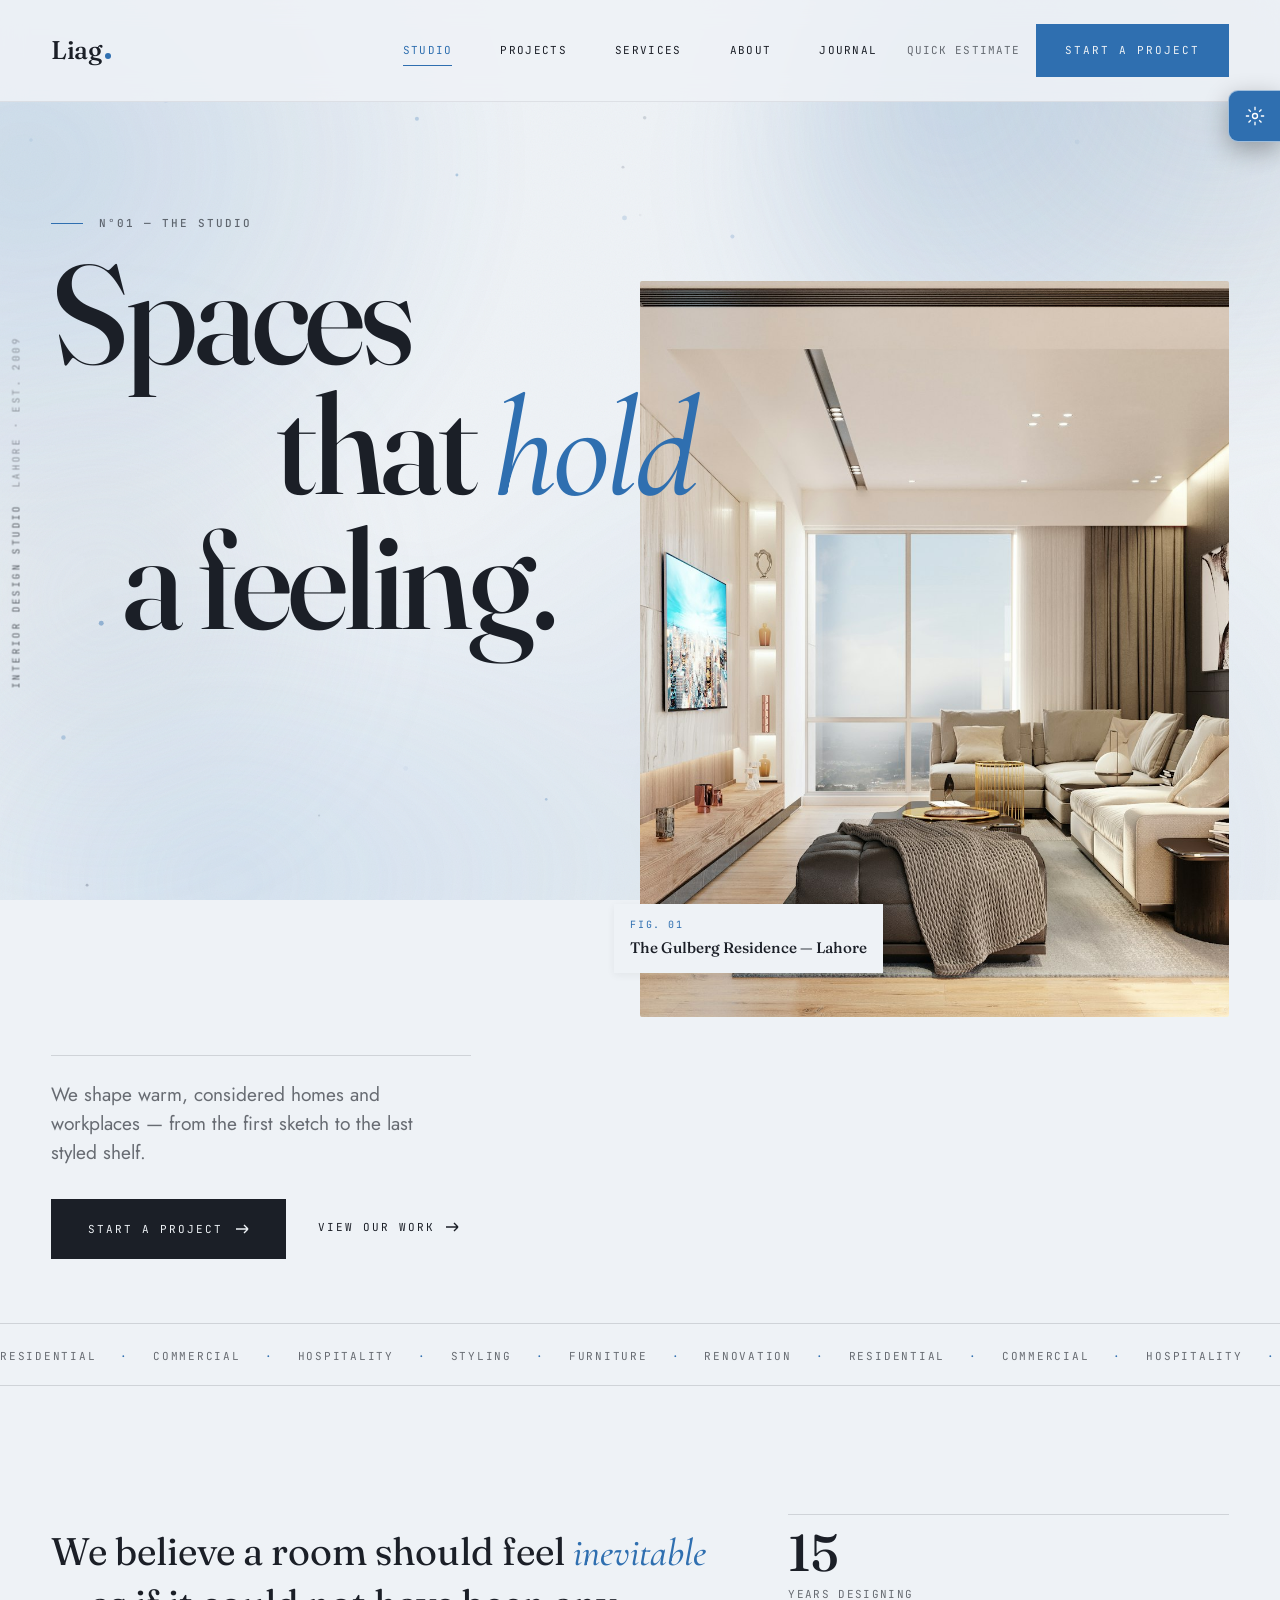
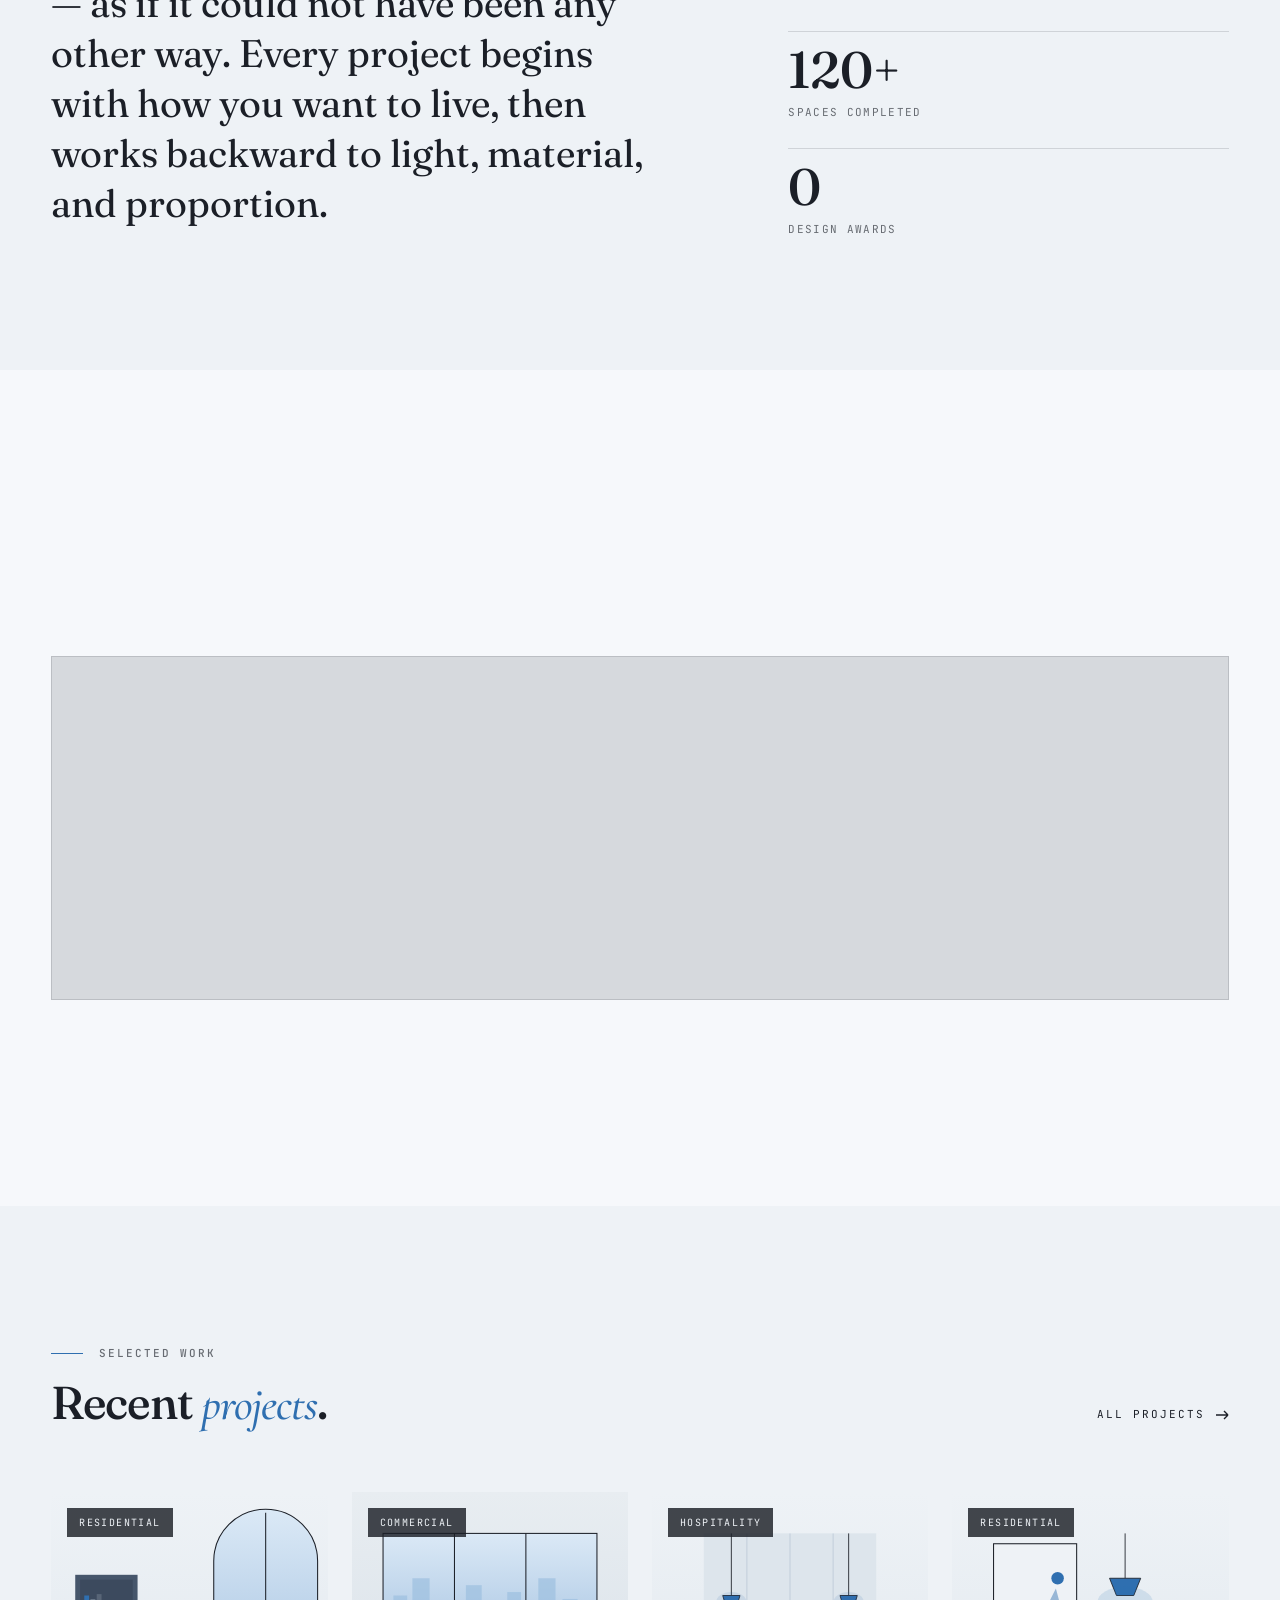
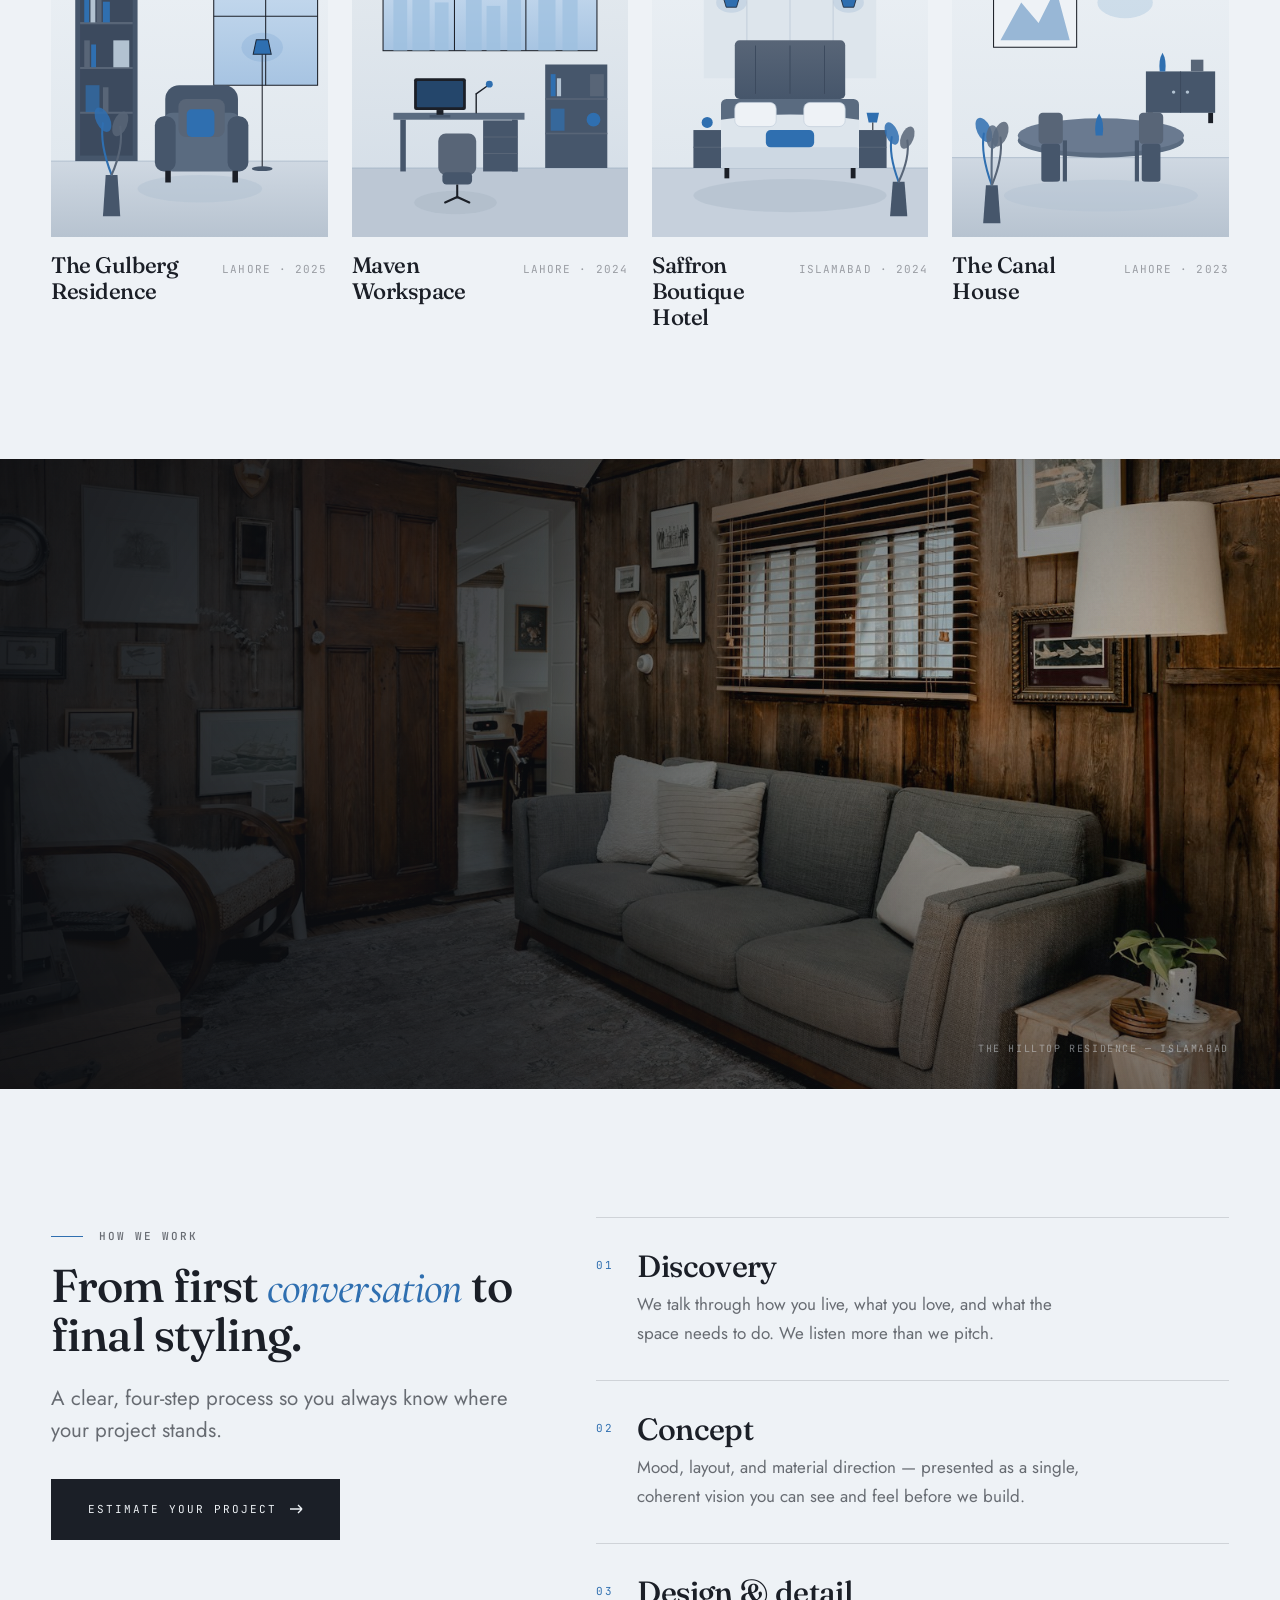
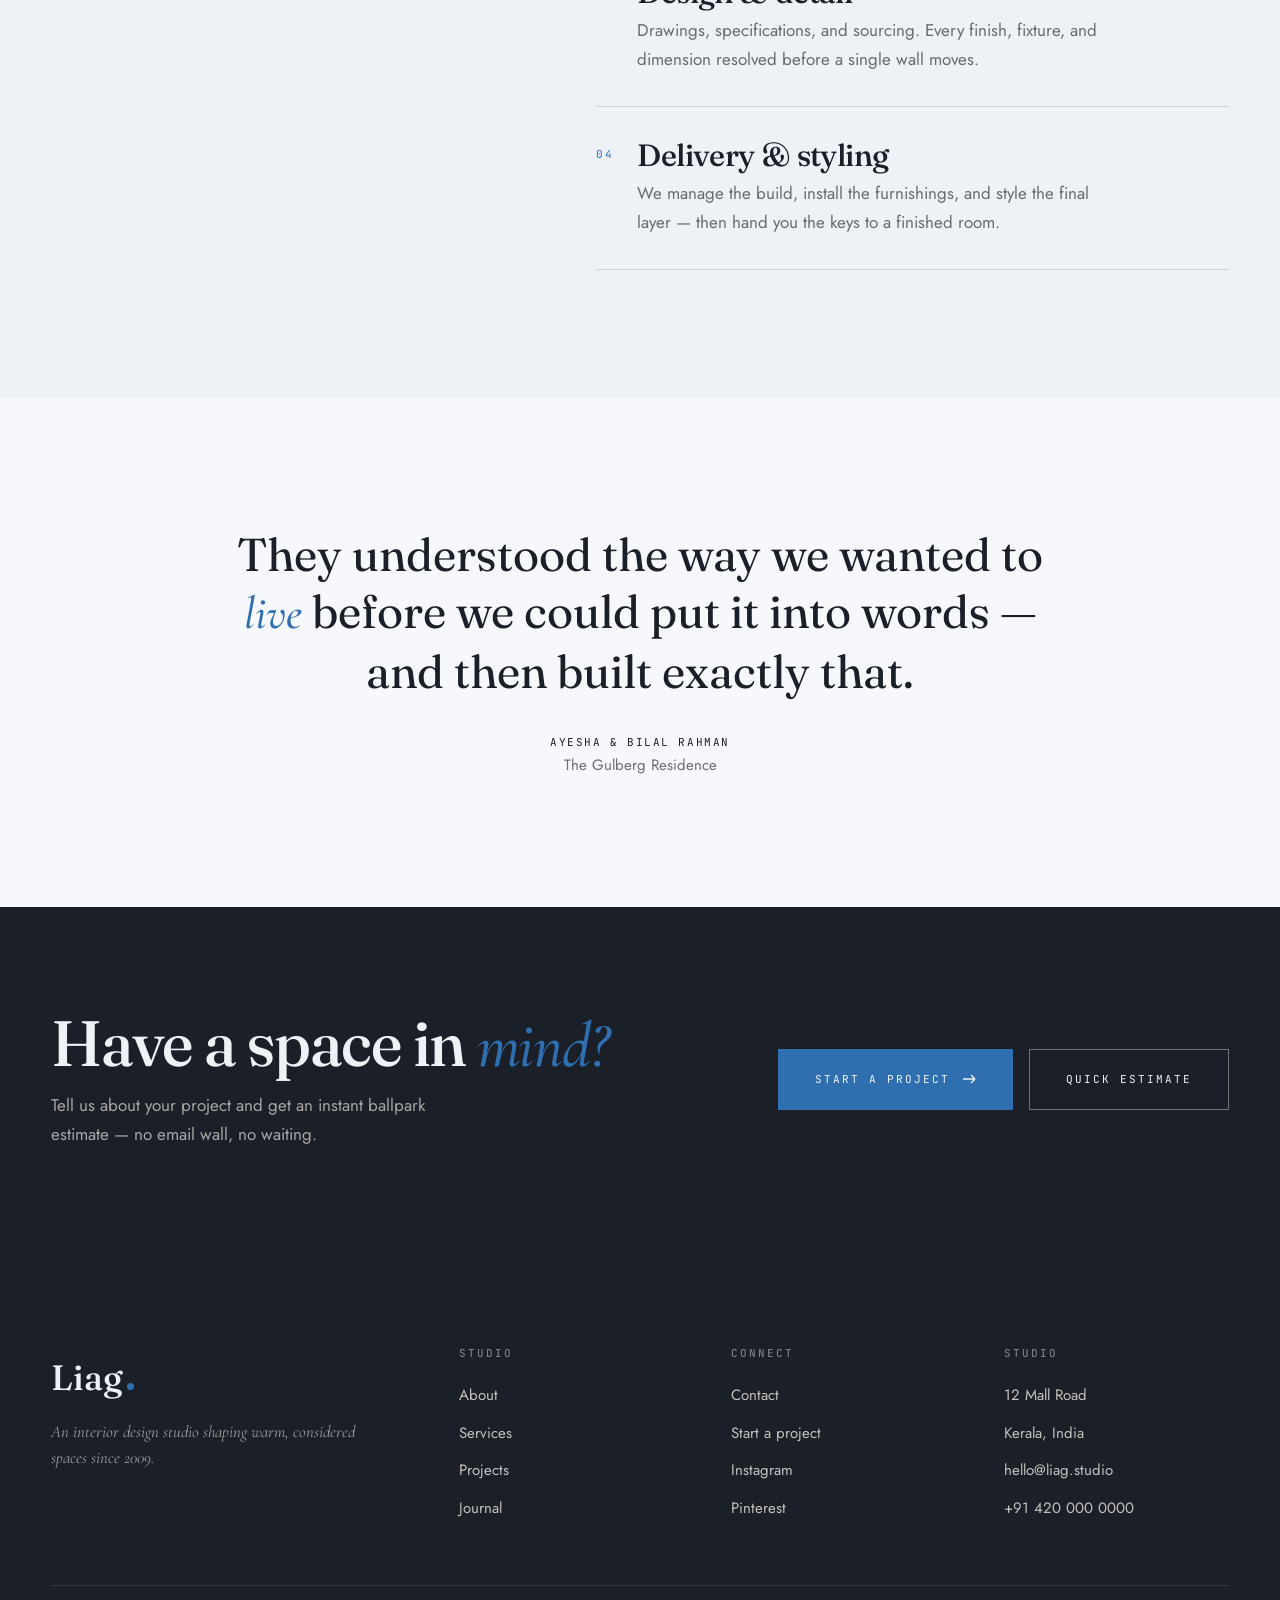
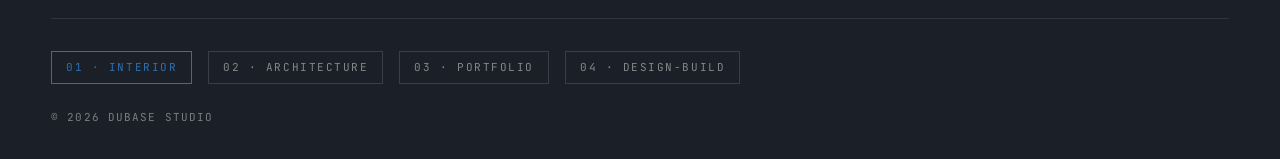
==== index.html @ fe713b0a "Remove HTTrack mirror artifacts and flatten site structure Strip HTTrack 'Mirrored from' comments, d" ====
<!DOCTYPE html>
<html lang="en">


<head>
  <meta charset="UTF-8">
  <meta name="viewport" content="width=device-width, initial-scale=1.0">
  <meta name="theme-color" content="#26251f">
  <meta name="description"
    content="Liag — an interior design studio crafting warm, considered spaces. Residential and commercial interiors, from concept to completion.">
  <title>Liag — Interior Design Studio</title>

  <link rel="preconnect" href="https://fonts.googleapis.com/">
  <link rel="preconnect" href="https://fonts.gstatic.com/" crossorigin>
  <link
    href="https://fonts.googleapis.com/css2?family=Fraunces:ital,opsz,wght@0,9..144,400;0,9..144,500;1,9..144,400&amp;family=Cormorant+Garamond:ital,wght@0,500;1,500&amp;family=Jost:wght@400;500&amp;family=JetBrains+Mono:wght@400;500&amp;display=swap"
    rel="stylesheet">

  <link rel="stylesheet" href="assets/css/root.css">
  <link rel="stylesheet" href="assets/css/base.css">
  <link rel="stylesheet" href="assets/css/components.css">
  <link rel="stylesheet" href="assets/css/pages.css">
  <link rel="stylesheet" href="assets/css/fx.css">
</head>

<body class="v-interior">

  <a class="skip-link" href="#main">Skip to content</a>

  <!-- ===================== AMBIENT BACKGROUND FX ===================== -->
  <div class="fx-bg" aria-hidden="true">
    <span class="fx-aurora"></span>
    <span class="fx-orb fx-orb--1"></span>
    <span class="fx-orb fx-orb--2"></span>
    <span class="fx-orb fx-orb--3"></span>
  </div>
  <canvas class="fx-particles" aria-hidden="true"></canvas>
  <div class="fx-grain" aria-hidden="true"></div>
  <div class="fx-cursor" aria-hidden="true"></div>

  <!-- ===================== NAV ===================== -->
  <header class="nav" data-nav>
    <div class="container nav__inner">
      <a href="index.html" class="nav__brand">Liag<span class="nav__brand-dot" aria-hidden="true"></span></a>
      <nav class="nav__menu" aria-label="Primary">
        <a href="index.html" aria-current="page">Studio</a>
        <a href="projects.html">Projects</a>
        <a href="services.html">Services</a>
        <a href="about.html">About</a>
        <a href="blog.html">Journal</a>
      </nav>
      <div class="nav__actions">
        <button class="nav__estimate" data-open-modal="estimator-modal">Quick estimate</button>
        <button class="btn btn--primary" data-open-modal="inquiry-modal">Start a project</button>
        <button class="nav__toggle" data-nav-toggle aria-label="Open menu" aria-expanded="false">
          <span></span><span></span><span></span>
        </button>
      </div>
    </div>
  </header>

  <!-- Mobile drawer -->
  <div class="nav__drawer" data-nav-drawer>
    <button class="nav__drawer-close" data-nav-close aria-label="Close menu">&times;</button>
    <nav class="nav__drawer-menu" aria-label="Mobile">
      <a href="index.html">Studio</a>
      <a href="projects.html">Projects</a>
      <a href="services.html">Services</a>
      <a href="about.html">About</a>
      <a href="blog.html">Journal</a>
    </nav>
    <div class="nav__drawer-footer">
      <button class="btn btn--outline btn--block" data-open-modal="estimator-modal"
        style="margin-bottom:var(--s-3);">Quick estimate</button>
      <button class="btn btn--primary btn--block" data-open-modal="inquiry-modal">Start a project</button>
    </div>
  </div>

  <main id="main">

    <!-- ===================== HERO (editorial asymmetric) ===================== -->
    <section class="ehero">
      <div class="ehero__sidelabel" aria-hidden="true">
        <span>Interior Design Studio</span>
        <span class="ehero__sidelabel-dim">Lahore · Est. 2009</span>
      </div>

      <div class="container ehero__inner">
        <!-- Big type layer -->
        <div class="ehero__type">
          <span class="eyebrow reveal">N°01 — The Studio</span>
          <h1 class="ehero__title">
            <span class="ehero__line reveal reveal-delay-1">Spaces</span>
            <span class="ehero__line ehero__line--indent reveal reveal-delay-2">that <em
                class="accent-word">hold</em></span>
            <span class="ehero__line ehero__line--push reveal reveal-delay-3">a feeling.</span>
          </h1>
        </div>

        <!-- Image layer (overlaps type) -->
        <figure class="ehero__figure reveal reveal-delay-2">
          <img src="assets/images/photos/interior-hero.jpg"
            onerror="this.onerror=null;this.src='assets/images/scene-hero.svg'"
            alt="A contemporary living room with a sectional sofa and large windows">
          <figcaption class="ehero__figcaption">
            <span class="ehero__figcaption-num">Fig. 01</span>
            <span class="ehero__figcaption-text">The Gulberg Residence — Lahore</span>
          </figcaption>
        </figure>

        <!-- Lead + actions, offset low-left -->
        <div class="ehero__intro reveal reveal-delay-3">
          <p class="ehero__lead">
            We shape warm, considered homes and workplaces — from the first
            sketch to the last styled shelf.
          </p>
          <div class="ehero__actions">
            <a href="estimate.html" class="btn btn--dark btn--lg">
              Start a project
              <svg width="14" height="10" viewBox="0 0 14 10" fill="none" aria-hidden="true">
                <path d="M1 5h12M13 5L9 1M13 5L9 9" stroke="currentColor" stroke-width="1.4" />
              </svg>
            </a>
            <a href="projects.html" class="link-arrow">View our work
              <svg width="14" height="10" viewBox="0 0 14 10" fill="none" aria-hidden="true">
                <path d="M1 5h12M13 5L9 1M13 5L9 9" stroke="currentColor" stroke-width="1.4" />
              </svg>
            </a>
          </div>
        </div>
      </div>

      <div class="ehero__marquee" aria-hidden="true">
        <div class="ehero__marquee-track">
          <span>Residential</span><span class="dot">·</span>
          <span>Commercial</span><span class="dot">·</span>
          <span>Hospitality</span><span class="dot">·</span>
          <span>Styling</span><span class="dot">·</span>
          <span>Furniture</span><span class="dot">·</span>
          <span>Renovation</span><span class="dot">·</span>
          <span>Residential</span><span class="dot">·</span>
          <span>Commercial</span><span class="dot">·</span>
          <span>Hospitality</span><span class="dot">·</span>
          <span>Styling</span><span class="dot">·</span>
          <span>Furniture</span><span class="dot">·</span>
          <span>Renovation</span><span class="dot">·</span>
        </div>
      </div>
    </section>

    <!-- ===================== INTRO / PHILOSOPHY ===================== -->
    <section class="section intro">
      <div class="container intro__inner">
        <p class="intro__statement reveal">
          We believe a room should feel <em class="accent-word">inevitable</em> — as if it
          could not have been any other way. Every project begins with how you want to
          live, then works backward to light, material, and proportion.
        </p>
        <div class="intro__meta reveal reveal-delay-1">
          <div class="intro__stat">
            <span class="intro__stat-num" data-count="15">0</span>
            <span class="intro__stat-label">Years designing</span>
          </div>
          <div class="intro__stat">
            <span class="intro__stat-num" data-count="120" data-count-suffix="+">0</span>
            <span class="intro__stat-label">Spaces completed</span>
          </div>
          <div class="intro__stat">
            <span class="intro__stat-num" data-count="6">0</span>
            <span class="intro__stat-label">Design awards</span>
          </div>
        </div>
      </div>
    </section>

    <!-- ===================== SERVICES ===================== -->
    <section class="section services-block">
      <div class="container">
        <div class="block-head reveal">
          <span class="eyebrow">What we do</span>
          <h2 class="block-head__title">A studio for the <span class="accent-word">whole</span> space.</h2>
        </div>
        <div class="services-grid">
          <article class="service reveal">
            <span class="service__icon" aria-hidden="true">
              <!-- Full interior design: layered room / plan -->
              <svg viewBox="0 0 60 60">
                <ellipse class="ic-shadow" cx="30" cy="52" rx="22" ry="4" />
                <rect data-draw class="d1" style="--len:170" x="10" y="12" width="40" height="34" rx="2" fill="none"
                  stroke="#1b1f27" stroke-width="2" />
                <rect data-pop x="14" y="16" width="16" height="12" fill="#2f6fb0" />
                <rect data-pop class="p2" x="32" y="16" width="14" height="12" fill="#b2c2d1" />
                <rect data-pop class="p3" x="14" y="30" width="32" height="12" fill="#586577" />
                <circle data-float cx="38" cy="36" r="3" fill="#2f6fb0" />
              </svg>
            </span>
            <span class="service__num">01</span>
            <h3 class="service__title">Full interior design</h3>
            <p class="service__desc">Concept, space planning, materials, lighting, and furnishing — managed end to end
              so you live in the finished room, not the process.</p>
          </article>
          <article class="service reveal reveal-delay-1">
            <span class="service__icon" aria-hidden="true">
              <!-- Renovation: house with rising roof -->
              <svg viewBox="0 0 60 60">
                <ellipse class="ic-shadow" cx="30" cy="52" rx="22" ry="4" />
                <rect data-pop x="16" y="30" width="28" height="18" fill="#586577" />
                <path data-float d="M12 30 L30 14 L48 30 Z" fill="#2f6fb0" />
                <rect data-pop class="p2" x="26" y="36" width="8" height="12" fill="#b2c2d1" />
                <circle data-pulse cx="30" cy="11" r="3" fill="#2f6fb0" />
              </svg>
            </span>
            <span class="service__num">02</span>
            <h3 class="service__title">Renovation &amp; remodel</h3>
            <p class="service__desc">Reworking what you have — walls, flow, and finishes — to make a tired space feel
              considered, generous, and new again.</p>
          </article>
          <article class="service reveal reveal-delay-2">
            <span class="service__icon" aria-hidden="true">
              <!-- Styling: spinning ring + center -->
              <svg viewBox="0 0 60 60">
                <ellipse class="ic-shadow" cx="30" cy="52" rx="20" ry="4" />
                <circle data-spin cx="30" cy="28" r="16" fill="none" stroke="#2f6fb0" stroke-width="3"
                  stroke-dasharray="4 6" />
                <circle data-pop cx="30" cy="28" r="9" fill="#b2c2d1" />
                <circle data-pulse cx="30" cy="28" r="4" fill="#2f6fb0" />
              </svg>
            </span>
            <span class="service__num">03</span>
            <h3 class="service__title">Styling &amp; furnishing</h3>
            <p class="service__desc">The final layer — furniture, textiles, art, and objects sourced and placed so the
              room reads as one quiet, complete thought.</p>
          </article>
          <article class="service reveal reveal-delay-3">
            <span class="service__icon" aria-hidden="true">
              <!-- Consultation: document + swaying chat dot -->
              <svg viewBox="0 0 60 60">
                <ellipse class="ic-shadow" cx="30" cy="52" rx="20" ry="4" />
                <path data-pop d="M16 10 h20 l8 8 v28 h-28 Z" fill="#586577" />
                <path data-pop class="p2" d="M36 10 v8 h8 Z" fill="#1b1f27" />
                <rect data-pop class="p3" x="21" y="26" width="18" height="2.6" fill="#eef2f6" />
                <rect data-pop class="p3" x="21" y="32" width="13" height="2.6" fill="#eef2f6" />
                <circle data-sway cx="44" cy="42" r="7" fill="#2f6fb0" />
              </svg>
            </span>
            <span class="service__num">04</span>
            <h3 class="service__title">Design consultation</h3>
            <p class="service__desc">A focused session for a single room or decision — colour, layout, or a second
              opinion — when you want direction, not a full project.</p>
          </article>
        </div>
        <div class="services-block__cta reveal">
          <a href="services.html" class="link-arrow">All services in detail
            <svg width="14" height="10" viewBox="0 0 14 10" fill="none" aria-hidden="true">
              <path d="M1 5h12M13 5L9 1M13 5L9 9" stroke="currentColor" stroke-width="1.4" />
            </svg>
          </a>
        </div>
      </div>
    </section>

    <!-- ===================== FEATURED PROJECTS ===================== -->
    <section class="section work">
      <div class="container">
        <div class="block-head block-head--row reveal">
          <div>
            <span class="eyebrow">Selected work</span>
            <h2 class="block-head__title">Recent <span class="accent-word">projects</span>.</h2>
          </div>
          <a href="projects.html" class="link-arrow">All projects
            <svg width="14" height="10" viewBox="0 0 14 10" fill="none" aria-hidden="true">
              <path d="M1 5h12M13 5L9 1M13 5L9 9" stroke="currentColor" stroke-width="1.4" />
            </svg>
          </a>
        </div>

        <div class="work-grid">
          <a href="project-single.html" class="project-card reveal">
            <div class="project-card__media">
              <span class="project-card__tag">Residential</span>
              <img data-swappable src="assets/images/scene-p1.svg" alt="The Gulberg Residence living space">
            </div>
            <div class="project-card__body">
              <h3 class="project-card__title">The Gulberg Residence</h3>
              <span class="project-card__meta">Lahore · 2025</span>
            </div>
          </a>
          <a href="project-single.html" class="project-card reveal reveal-delay-1">
            <div class="project-card__media">
              <span class="project-card__tag">Commercial</span>
              <img data-swappable src="assets/images/scene-p2.svg" alt="A calm, light-filled reception interior">
            </div>
            <div class="project-card__body">
              <h3 class="project-card__title">Maven Workspace</h3>
              <span class="project-card__meta">Lahore · 2024</span>
            </div>
          </a>
          <a href="project-single.html" class="project-card reveal reveal-delay-2">
            <div class="project-card__media">
              <span class="project-card__tag">Hospitality</span>
              <img data-swappable src="assets/images/scene-p3.svg" alt="A boutique hotel suite interior">
            </div>
            <div class="project-card__body">
              <h3 class="project-card__title">Saffron Boutique Hotel</h3>
              <span class="project-card__meta">Islamabad · 2024</span>
            </div>
          </a>
          <a href="project-single.html" class="project-card reveal reveal-delay-1">
            <div class="project-card__media">
              <span class="project-card__tag">Residential</span>
              <img data-swappable src="assets/images/scene-p4.svg" alt="A serene bedroom interior">
            </div>
            <div class="project-card__body">
              <h3 class="project-card__title">The Canal House</h3>
              <span class="project-card__meta">Lahore · 2023</span>
            </div>
          </a>
        </div>
      </div>
    </section>

    <!-- ===================== FULL-BLEED SHOWCASE ===================== -->
    <section class="showcase">
      <!-- To use a real photo: replace src below with your image path (recommended 1600px wide). -->
      <img class="showcase__img" data-swappable src="assets/images/photos/interior-showcase.jpg"
        onerror="this.onerror=null;this.src='assets/images/scene-dark.svg'"
        alt="A warm, dimly lit living room with wood paneling at dusk">
      <div class="showcase__veil"></div>
      <div class="container showcase__inner reveal">
        <span class="showcase__eyebrow">Our philosophy</span>
        <h2 class="showcase__title">Light, shadow, and the <em>space between.</em></h2>
        <p class="showcase__text">
          We design for the way a room feels at dusk as much as at noon —
          where materials catch the light, and quiet corners invite you to stay.
        </p>
        <a href="projects.html" class="btn btn--primary btn--lg showcase__cta">
          Explore our work
          <svg width="14" height="10" viewBox="0 0 14 10" fill="none" aria-hidden="true">
            <path d="M1 5h12M13 5L9 1M13 5L9 9" stroke="currentColor" stroke-width="1.4" />
          </svg>
        </a>
      </div>
      <span class="showcase__meta">The Hilltop Residence — Islamabad</span>
    </section>
    <section class="section process">
      <div class="container process__inner">
        <div class="process__head reveal">
          <span class="eyebrow">How we work</span>
          <h2 class="block-head__title">From first <span class="accent-word">conversation</span> to final styling.</h2>
          <p class="lead" style="margin-top: var(--s-5);">A clear, four-step process so you always know where your
            project stands.</p>
          <a href="estimate.html" class="btn btn--dark btn--lg" style="margin-top: var(--s-6);">
            Estimate your project
            <svg width="14" height="10" viewBox="0 0 14 10" fill="none" aria-hidden="true">
              <path d="M1 5h12M13 5L9 1M13 5L9 9" stroke="currentColor" stroke-width="1.4" />
            </svg>
          </a>
        </div>
        <ol class="process__steps">
          <li class="process__step reveal">
            <span class="process__step-num">01</span>
            <div>
              <h3 class="process__step-title">Discovery</h3>
              <p class="process__step-desc">We talk through how you live, what you love, and what the space needs to do.
                We listen more than we pitch.</p>
            </div>
          </li>
          <li class="process__step reveal reveal-delay-1">
            <span class="process__step-num">02</span>
            <div>
              <h3 class="process__step-title">Concept</h3>
              <p class="process__step-desc">Mood, layout, and material direction — presented as a single, coherent
                vision you can see and feel before we build.</p>
            </div>
          </li>
          <li class="process__step reveal reveal-delay-2">
            <span class="process__step-num">03</span>
            <div>
              <h3 class="process__step-title">Design &amp; detail</h3>
              <p class="process__step-desc">Drawings, specifications, and sourcing. Every finish, fixture, and dimension
                resolved before a single wall moves.</p>
            </div>
          </li>
          <li class="process__step reveal reveal-delay-3">
            <span class="process__step-num">04</span>
            <div>
              <h3 class="process__step-title">Delivery &amp; styling</h3>
              <p class="process__step-desc">We manage the build, install the furnishings, and style the final layer —
                then hand you the keys to a finished room.</p>
            </div>
          </li>
        </ol>
      </div>
    </section>

    <!-- ===================== TESTIMONIAL ===================== -->
    <section class="section quote-block">
      <div class="container container--narrow">
        <blockquote class="quote reveal">
          <p class="quote__text">They understood the way we wanted to <em class="accent-word">live</em> before we could
            put it into words — and then built exactly that.</p>
          <footer class="quote__cite">
            <span class="quote__name">Ayesha &amp; Bilal Rahman</span>
            <span class="quote__role">The Gulberg Residence</span>
          </footer>
        </blockquote>
      </div>
    </section>

    <!-- ===================== CTA BAND ===================== -->
    <section class="cta-band">
      <div class="container cta-band__inner reveal">
        <div>
          <h2 class="cta-band__title">Have a space in <span class="accent-word">mind?</span></h2>
          <p class="cta-band__sub">Tell us about your project and get an instant ballpark estimate — no email wall, no
            waiting.</p>
        </div>
        <div class="cta-band__actions">
          <button type="button" class="btn btn--primary btn--lg" data-open-modal="inquiry-modal">
            Start a project
            <svg width="14" height="10" viewBox="0 0 14 10" fill="none" aria-hidden="true">
              <path d="M1 5h12M13 5L9 1M13 5L9 9" stroke="currentColor" stroke-width="1.4" />
            </svg>
          </button>
          <button class="btn btn--outline btn--lg" data-open-modal="estimator-modal"
            style="border-color: rgba(242,240,233,0.4); color: var(--paper);">
            Quick estimate
          </button>
        </div>
      </div>
    </section>

  </main>

  <!-- ===================== FOOTER ===================== -->
  <footer class="footer">
    <div class="container">
      <div class="footer__top">
        <div>
          <div class="footer__brand">Liag<span class="footer__brand-dot" aria-hidden="true"></span></div>
          <p class="footer__tagline">An interior design studio shaping warm, considered spaces since 2009.</p>
        </div>
        <div>
          <h4 class="footer__col-title">Studio</h4>
          <ul class="footer__list">
            <li><a href="about.html">About</a></li>
            <li><a href="services.html">Services</a></li>
            <li><a href="projects.html">Projects</a></li>
            <li><a href="blog.html">Journal</a></li>
          </ul>
        </div>
        <div>
          <h4 class="footer__col-title">Connect</h4>
          <ul class="footer__list">
            <li><a href="contact.html">Contact</a></li>
            <li><a href="estimate.html">Start a project</a></li>
            <li><a href="#">Instagram</a></li>
            <li><a href="#">Pinterest</a></li>
          </ul>
        </div>
        <div>
          <h4 class="footer__col-title">Studio</h4>
          <ul class="footer__list">
            <li>12 Mall Road</li>
            <li>Kerala, India</li>
            <li>hello@liag.studio</li>
            <li>+91 420 000 0000</li>
          </ul>
        </div>
      </div>

      <div class="footer__variants">
        <a href="index.html" aria-current="page">01 · Interior</a>
        <a href="architecture.html">02 · Architecture</a>
        <a href="portfolio.html">03 · Portfolio</a>
        <a href="studio.html">04 · Design-Build</a>
      </div>

      <div class="footer__bottom">
        <span>© <span data-year>2026</span> Dubase Studio</span>

      </div>
    </div>
  </footer>

  <!-- ===================== ESTIMATOR POPUP (shared component) ===================== -->
  <div class="modal" id="estimator-modal" aria-hidden="true">
    <div class="modal__overlay" data-modal-close></div>
    <div class="modal__panel" role="dialog" aria-modal="true" aria-label="Quick project estimate">
      <button class="modal__close" data-modal-close aria-label="Close">&times;</button>

      <div class="estimator" data-estimator>
        <div class="estimator__progress" aria-hidden="true">
          <span class="estimator__pip"></span>
          <span class="estimator__pip"></span>
          <span class="estimator__pip"></span>
          <span class="estimator__pip"></span>
        </div>

        <div data-est-steps>
          <!-- Step 1: project type -->
          <div class="estimator__step is-active">
            <span class="estimator__step-label">Step 01 / 04</span>
            <h3 class="estimator__step-title">What kind of <em>project</em> is it?</h3>
            <div class="opt-grid opt-grid--2">
              <label class="opt"><input type="radio" name="m-type" value="residential" data-est="type" checked><span
                  class="opt__title">Residential</span><span class="opt__desc">A home, apartment, or single
                  room.</span></label>
              <label class="opt"><input type="radio" name="m-type" value="commercial" data-est="type"><span
                  class="opt__title">Commercial</span><span class="opt__desc">Office, retail, or
                  workspace.</span></label>
              <label class="opt"><input type="radio" name="m-type" value="renovation" data-est="type"><span
                  class="opt__title">Renovation</span><span class="opt__desc">Reworking an existing
                  space.</span></label>
              <label class="opt"><input type="radio" name="m-type" value="newbuild" data-est="type"><span
                  class="opt__title">New build</span><span class="opt__desc">Designing from a blank
                  shell.</span></label>
            </div>
          </div>

          <!-- Step 2: area + scope -->
          <div class="estimator__step">
            <span class="estimator__step-label">Step 02 / 04</span>
            <h3 class="estimator__step-title">How <em>large</em> is the space?</h3>
            <div class="range-row">
              <input type="range" min="150" max="5000" step="50" value="800" data-est="area"
                aria-label="Area in square feet">
              <span class="range-val" data-est-area-label>800 <span>sq ft</span></span>
            </div>
            <p class="estimator__step-label" style="margin-top: var(--s-6);">Scope of work</p>
            <div class="opt-grid opt-grid--3" style="margin-top: var(--s-3);">
              <label class="opt"><input type="radio" name="m-scope" value="consultation" data-est="scope"><span
                  class="opt__title">Consult</span><span class="opt__price">From 25%</span></label>
              <label class="opt"><input type="radio" name="m-scope" value="partial" data-est="scope"><span
                  class="opt__title">Partial</span><span class="opt__price">From 65%</span></label>
              <label class="opt"><input type="radio" name="m-scope" value="full" data-est="scope" checked><span
                  class="opt__title">Full</span><span class="opt__price">Complete</span></label>
            </div>
          </div>

          <!-- Step 3: finish level -->
          <div class="estimator__step">
            <span class="estimator__step-label">Step 03 / 04</span>
            <h3 class="estimator__step-title">What <em>finish</em> level?</h3>
            <div class="opt-grid">
              <label class="opt"><input type="radio" name="m-finish" value="essential" data-est="finish"><span
                  class="opt__title">Essential</span><span class="opt__desc">Clean, durable, considered — value-focused
                  materials.</span></label>
              <label class="opt"><input type="radio" name="m-finish" value="premium" data-est="finish" checked><span
                  class="opt__title">Premium</span><span class="opt__desc">Elevated finishes, custom joinery, designer
                  pieces.</span></label>
              <label class="opt"><input type="radio" name="m-finish" value="luxury" data-est="finish"><span
                  class="opt__title">Luxury</span><span class="opt__desc">Bespoke throughout — rare materials,
                  made-to-order.</span></label>
            </div>
            <div class="estimate-readout">
              <span class="estimate-readout__label">Estimated range</span>
              <span class="estimate-readout__value" data-est-readout>—</span>
            </div>
          </div>

          <!-- Step 4: contact -->
          <div class="estimator__step">
            <span class="estimator__step-label">Step 04 / 04</span>
            <h3 class="estimator__step-title">Where do we <em>send</em> it?</h3>
            <div class="stack">
              <div class="field">
                <label class="field__label" for="m-name">Name <span class="req">*</span></label>
                <input class="field__input" id="m-name" type="text" required data-est="name" placeholder="Your name">
                <span class="field-error">Please enter your name</span>
              </div>
              <div class="field">
                <label class="field__label" for="m-email">Email <span class="req">*</span></label>
                <input class="field__input" id="m-email" type="email" required data-est="email"
                  placeholder="you@example.com">
                <span class="field-error">Please enter a valid email</span>
              </div>
            </div>
            <div class="estimate-readout">
              <span class="estimate-readout__label">Your estimate</span>
              <span class="estimate-readout__value" data-est-readout>—</span>
            </div>
          </div>
        </div>

        <div class="estimator__nav">
          <button class="btn btn--ghost" data-est-prev>Back</button>
          <button class="btn btn--primary" data-est-next>Continue</button>
        </div>

        <!-- Success -->
        <div class="estimator__success">
          <div class="estimator__success-icon" aria-hidden="true">
            <svg width="28" height="28" viewBox="0 0 24 24" fill="none" stroke="currentColor" stroke-width="2.5">
              <polyline points="20 6 9 17 4 12" />
            </svg>
          </div>
          <h3 class="estimator__step-title" style="margin-bottom: var(--s-3);">Request <em>received.</em></h3>
          <p class="lead" style="margin-bottom: var(--s-5);">Your estimated range is <strong data-est-final>—</strong>.
            We'll be in touch within one working day to talk through the details.</p>
          <a href="projects.html" class="btn btn--dark">Meanwhile, see our work</a>
        </div>
      </div>
    </div>
  </div>

  <script src="assets/js/main.js"></script>

  <!-- ===================== PROJECT INQUIRY POPUP ===================== -->
  <div class="modal" id="inquiry-modal" aria-hidden="true">
    <div class="modal__overlay" data-modal-close></div>
    <div class="modal__panel" role="dialog" aria-modal="true" aria-label="Start a project">
      <button class="modal__close" data-modal-close aria-label="Close">&times;</button>
      <div class="estimator" data-inquiry>
        <div class="estimator__progress" aria-hidden="true">
          <span class="estimator__pip"></span><span class="estimator__pip"></span>
          <span class="estimator__pip"></span><span class="estimator__pip"></span>
        </div>
        <div data-inq-steps>
          <div class="estimator__step is-active">
            <span class="estimator__step-label">Step 01 / 04</span>
            <h3 class="estimator__step-title">What can we <em>help</em> with?</h3>
            <div class="opt-grid opt-grid--2">
              <label class="opt"><input type="radio" name="i-type" value="architecture" data-inq="type" checked><span
                  class="opt__title">Architecture</span><span class="opt__desc">A new building or
                  extension.</span></label>
              <label class="opt"><input type="radio" name="i-type" value="interior" data-inq="type"><span
                  class="opt__title">Interior design</span><span class="opt__desc">Designing an existing
                  space.</span></label>
              <label class="opt"><input type="radio" name="i-type" value="both" data-inq="type"><span
                  class="opt__title">Both</span><span class="opt__desc">Structure and interior together.</span></label>
              <label class="opt"><input type="radio" name="i-type" value="consult" data-inq="type"><span
                  class="opt__title">Consultation</span><span class="opt__desc">Advice or a second
                  opinion.</span></label>
            </div>
          </div>
          <div class="estimator__step">
            <span class="estimator__step-label">Step 02 / 04</span>
            <h3 class="estimator__step-title">Rough <em>budget</em>?</h3>
            <div class="opt-grid opt-grid--2">
              <label class="opt"><input type="radio" name="i-budget" value="lt50" data-inq="budget" checked><span
                  class="opt__title">Under $50k</span></label>
              <label class="opt"><input type="radio" name="i-budget" value="50-150" data-inq="budget"><span
                  class="opt__title">$50k – $150k</span></label>
              <label class="opt"><input type="radio" name="i-budget" value="150-500" data-inq="budget"><span
                  class="opt__title">$150k – $500k</span></label>
              <label class="opt"><input type="radio" name="i-budget" value="gt500" data-inq="budget"><span
                  class="opt__title">$500k+</span></label>
            </div>
            <p class="estimator__step-label" style="margin-top:var(--s-6);">Timeline</p>
            <div class="opt-grid opt-grid--3" style="margin-top:var(--s-3);">
              <label class="opt"><input type="radio" name="i-time" value="asap" data-inq="timeline" checked><span
                  class="opt__title">ASAP</span></label>
              <label class="opt"><input type="radio" name="i-time" value="3-6m" data-inq="timeline"><span
                  class="opt__title">3–6 months</span></label>
              <label class="opt"><input type="radio" name="i-time" value="exploring" data-inq="timeline"><span
                  class="opt__title">Exploring</span></label>
            </div>
          </div>
          <div class="estimator__step">
            <span class="estimator__step-label">Step 03 / 04</span>
            <h3 class="estimator__step-title">Tell us <em>more</em>.</h3>
            <div class="field">
              <label class="field__label" for="i-msg">Project details</label>
              <textarea class="field__input" id="i-msg" rows="5" data-inq="message"
                placeholder="Location, size, what you have in mind..."></textarea>
            </div>
          </div>
          <div class="estimator__step">
            <span class="estimator__step-label">Step 04 / 04</span>
            <h3 class="estimator__step-title">Where do we <em>reach</em> you?</h3>
            <div class="stack">
              <div class="field">
                <label class="field__label" for="i-name">Name <span class="req">*</span></label>
                <input class="field__input" id="i-name" type="text" required data-inq="name" placeholder="Your name">
                <span class="field-error">Please enter your name</span>
              </div>
              <div class="field">
                <label class="field__label" for="i-email">Email <span class="req">*</span></label>
                <input class="field__input" id="i-email" type="email" required data-inq="email"
                  placeholder="you@example.com">
                <span class="field-error">Please enter a valid email</span>
              </div>
            </div>
            <div class="estimate-readout">
              <span class="estimate-readout__label">Your request</span>
              <span class="estimate-readout__value" data-inq-summary
                style="font-size:0.9rem;display:flex;gap:10px;flex-wrap:wrap;"></span>
            </div>
          </div>
        </div>
        <div class="estimator__nav">
          <button class="btn btn--ghost" data-inq-prev>Back</button>
          <button class="btn btn--primary" data-inq-next>Continue</button>
        </div>
        <div class="estimator__success">
          <div class="estimator__success-icon" aria-hidden="true">
            <svg width="28" height="28" viewBox="0 0 24 24" fill="none" stroke="currentColor" stroke-width="2.5">
              <polyline points="20 6 9 17 4 12" />
            </svg>
          </div>
          <h3 class="estimator__step-title" style="margin-bottom:var(--s-3);">Request <em>sent.</em></h3>
          <p class="lead" style="margin-bottom:var(--s-5);">Thanks — we've got your project details and will be in touch
            within one working day.</p>
          <button class="btn btn--dark" data-modal-close>Close</button>
        </div>
      </div>
    </div>
  </div>

  <!-- ===================== CUSTOMIZER PANEL (demo) ===================== -->
  <aside class="customizer" data-customizer aria-label="Theme customizer">
    <button class="customizer__toggle" data-cz-toggle aria-label="Customize theme">
      <svg width="20" height="20" viewBox="0 0 24 24" fill="none" stroke="currentColor" stroke-width="1.6">
        <circle cx="12" cy="12" r="3" />
        <path d="M12 1v4M12 19v4M4.2 4.2l2.8 2.8M17 17l2.8 2.8M1 12h4M19 12h4M4.2 19.8l2.8-2.8M17 7l2.8-2.8" />
      </svg>
    </button>
    <div class="customizer__body" data-cz-body>
      <p class="customizer__title">Accent colour</p>
      <div class="customizer__row">
        <div class="customizer__swatches">
          <button class="cz-swatch" data-cz-accent="#2f6fb0" data-cz-accent-deep="#245a93" style="background:#2f6fb0"
            aria-label="Azure"></button>
          <button class="cz-swatch" data-cz-accent="#b5622f" data-cz-accent-deep="#944c22" style="background:#b5622f"
            aria-label="Clay"></button>
          <button class="cz-swatch" data-cz-accent="#9c6b43" data-cz-accent-deep="#7e5433" style="background:#9c6b43"
            aria-label="Bronze"></button>
          <button class="cz-swatch" data-cz-accent="#5e7c5a" data-cz-accent-deep="#4a6347" style="background:#5e7c5a"
            aria-label="Sage"></button>
          <button class="cz-swatch" data-cz-accent="#8a5a7a" data-cz-accent-deep="#6f4762" style="background:#8a5a7a"
            aria-label="Plum"></button>
          <button class="cz-swatch" data-cz-accent="#3f3f46" data-cz-accent-deep="#2c2c31" style="background:#3f3f46"
            aria-label="Graphite"></button>
        </div>
      </div>
      <p class="customizer__title">Appearance</p>
      <div class="customizer__row">
        <button class="customizer__dark" data-cz-dark>
          <span data-cz-dark-label>Dark mode</span>
          <svg width="16" height="16" viewBox="0 0 24 24" fill="none" stroke="currentColor" stroke-width="1.6">
            <path d="M21 12.8A9 9 0 1111.2 3 7 7 0 0021 12.8z" />
          </svg>
        </button>
      </div>
      <p class="customizer__title">Header</p>
      <div class="customizer__row">
        <button class="customizer__dark" data-cz-sticky>
          <span data-cz-sticky-label>Sticky header</span>
          <svg width="16" height="16" viewBox="0 0 24 24" fill="none" stroke="currentColor" stroke-width="1.6">
            <path d="M4 6h16M4 12h16M4 18h10" />
          </svg>
        </button>
      </div>
      <p class="customizer__title">Demo images</p>
      <div class="customizer__row">
        <button class="customizer__dark" data-imgswap-toggle>
          <span data-imgswap-label>Try your images</span>
          <svg width="16" height="16" viewBox="0 0 24 24" fill="none" stroke="currentColor" stroke-width="1.6">
            <path d="M21 15v4a2 2 0 01-2 2H5a2 2 0 01-2-2v-4" />
            <polyline points="17 8 12 3 7 8" />
            <line x1="12" y1="3" x2="12" y2="15" />
          </svg>
        </button>
      </div>
      <p class="customizer__note">Live demo — shows how easily the theme recolours. Set defaults in root.css.</p>
    </div>
  </aside>

</body>


</html>
---- assets/css/root.css ----
/* ============================================================
   LIAG — Design Tokens (root.css)
   Single source of truth for the whole template.
   Change a value here and it propagates everywhere.
   ============================================================ */

:root {
  /* ---- Core palette: Cool Gray + Azure ---- */
  --ink: #1b1f27;
  /* near-black, cool */
  --ink-soft: #2a3038;
  /* soft dark for gradients */
  --stone: #586577;
  /* mid cool gray (slate) */
  --ash: #b2c2d1;
  /* cool blue-gray (mist) */
  --linen: #dde5ec;
  /* pale cool (cloud) */
  --paper: #eef2f6;
  /* main background */
  --paper-warm: #f6f8fb;
  /* lifted surface */
  --ochre: #2f6fb0;
  /* primary accent — confident azure */
  --ochre-deep: #245a93;
  /* accent hover/pressed */
  --white: #ffffff;

  /* ---- Semantic text colors ---- */
  --text: var(--ink);
  --text-muted: rgba(27, 31, 39, 0.64);
  --text-faint: rgba(27, 31, 39, 0.40);
  --text-invert: var(--paper);

  /* ---- Lines & surfaces ---- */
  --rule: rgba(27, 31, 39, 0.14);
  --rule-soft: rgba(27, 31, 39, 0.08);
  --surface: var(--paper-warm);
  --surface-alt: var(--linen);

  /* ---- Typography ---- */
  --font-display: 'Fraunces', Georgia, serif;
  /* headings */
  --font-accent: 'Cormorant Garamond', Georgia, serif;
  /* italic accents */
  --font-body: 'Jost', system-ui, sans-serif;
  /* body, UI */
  --font-mono: 'JetBrains Mono', ui-monospace, monospace;
  /* labels, meta */

  /* ---- Type scale (fluid) ---- */
  --fs-display: clamp(3rem, 7vw, 6.5rem);
  --fs-h1: clamp(2.4rem, 5vw, 4.2rem);
  --fs-h2: clamp(1.9rem, 3.6vw, 3rem);
  --fs-h3: clamp(1.4rem, 2.4vw, 2rem);
  --fs-h4: clamp(1.15rem, 1.8vw, 1.4rem);
  --fs-body: 1.0625rem;
  /* 17px */
  --fs-small: 0.9375rem;
  /* 15px */
  --fs-label: 0.6875rem;
  /* 11px — mono labels */

  --lh-tight: 1.05;
  --lh-snug: 1.25;
  --lh-body: 1.7;

  --ls-label: 0.18em;
  /* letter-spacing for mono labels */
  --ls-tight: -0.02em;

  /* ---- Spacing scale ---- */
  --s-1: 4px;
  --s-2: 8px;
  --s-3: 12px;
  --s-4: 16px;
  --s-5: 24px;
  --s-6: 32px;
  --s-7: 48px;
  --s-8: 64px;
  --s-9: 96px;
  --s-10: 128px;
  --s-11: 160px;

  /* ---- Layout ---- */
  --container: 1320px;
  --container-narrow: 920px;
  --container-wide: 1560px;
  --gutter: clamp(20px, 4vw, 56px);
  --section-y: clamp(64px, 10vw, 144px);

  /* ---- Motion ---- */
  --ease: cubic-bezier(0.4, 0, 0.2, 1);
  --ease-out: cubic-bezier(0.16, 1, 0.3, 1);
  --ease-in-out: cubic-bezier(0.65, 0, 0.35, 1);
  --dur-fast: 0.25s;
  --dur: 0.4s;
  --dur-slow: 0.8s;

  /* ---- Elevation ---- */
  --shadow-sm: 0 2px 8px rgba(38, 37, 31, 0.06);
  --shadow-md: 0 12px 32px -8px rgba(38, 37, 31, 0.12);
  --shadow-lg: 0 28px 64px -20px rgba(38, 37, 31, 0.20);

  --radius-sm: 2px;
  --radius: 4px;
  --radius-lg: 8px;

  --z-nav: 100;
  --z-overlay: 200;
  --z-modal: 300;
}

/* ============================================================
   PER-VARIANT MOOD SHIFTS
   Each home variant adds a body class to shift temperature
   while keeping the same design family. "User ki duniya
   badal jaaye" — without breaking consistency.
   ============================================================ */

/* 01 — Interior Design Studio: soft, calm, residential */
body.v-interior {
  --paper: #eef2f6;
  --paper-warm: #f6f8fb;
  --accent: var(--ochre);
  --accent-deep: var(--ochre-deep);
}

/* 02 — Architecture Firm: warm timber + clay, grounded, structural */
body.v-architecture {
  --ink: #2c2218;
  /* bark */
  --ink-soft: #3d3024;
  --stone: #6b5640;
  /* walnut */
  --ash: #c2a981;
  /* oak-sand */
  --linen: #d8c4a8;
  /* sand */
  --paper: #f3ece1;
  /* warm paper */
  --paper-warm: #f8f3ea;
  --text: #2c2218;
  --text-muted: rgba(44, 34, 24, 0.62);
  --text-faint: rgba(44, 34, 24, 0.40);
  --rule: rgba(44, 34, 24, 0.16);
  --rule-soft: rgba(44, 34, 24, 0.08);
  --accent: #b5622f;
  /* clay */
  --accent-deep: #944c22;
}

/* 03 — Combined Studio (Interior + Architecture): warm greige, balanced */
body.v-studio {
  --ink: #25221d;
  /* warm charcoal */
  --ink-soft: #34302a;
  --stone: #6e6559;
  /* greige */
  --ash: #b9b1a3;
  /* light greige */
  --linen: #ddd6c9;
  /* warm pale */
  --paper: #f0ece4;
  /* greige paper */
  --paper-warm: #f6f3ec;
  --text: #25221d;
  --text-muted: rgba(37, 34, 29, 0.62);
  --text-faint: rgba(37, 34, 29, 0.40);
  --rule: rgba(37, 34, 29, 0.15);
  --rule-soft: rgba(37, 34, 29, 0.08);
  --accent: #9c6b43;
  /* bronze — bridges clay & neutral */
  --accent-deep: #7e5433;
}

/* 04 — Design-Build / Renovation: approachable, brighter */
body.v-build {
  --paper: #edf2f7;
  --paper-warm: #f6f9fc;
  --accent: #3a7cc0;
  --accent-deep: #2c6299;
}

/* Default accent (if no variant class) */
:root {
  --accent: var(--ochre);
  --accent-deep: var(--ochre-deep);
}

/* ============================================================
   DARK MODE — body.theme-dark
   Flips the neutral ramp to dark; accent stays per-variant.
   Works across all variants because everything uses these tokens.
   ============================================================ */
body.theme-dark {
  --ink: #f3eee6;
  /* text becomes light */
  --ink-soft: #e6ddcf;
  --stone: #9aa0a8;
  --ash: #4a4f57;
  --linen: #2a2e35;
  --paper: #16181c;
  /* page bg becomes near-black */
  --paper-warm: #1d2025;
  --white: #16181c;
  --text: #f3eee6;
  --text-muted: rgba(243, 238, 230, 0.66);
  --text-faint: rgba(243, 238, 230, 0.42);
  --text-invert: #16181c;
  --rule: rgba(243, 238, 230, 0.16);
  --rule-soft: rgba(243, 238, 230, 0.08);
  --surface: #1d2025;
  --surface-alt: #23272d;
}

/* Sections that were already dark (showcase, cta, timeline) use --ink as bg.
   In dark mode --ink is light, so give those a dedicated stable dark token. */
body.theme-dark .showcase,
body.theme-dark .cta-band,
body.theme-dark .timeline {
  background: #0f1115;
}

body.theme-dark .footer {
  background: #0f1115;
}

/* keep ambient FX subtle on dark */
body.theme-dark .fx-aurora {
  opacity: 0.5;
}

body.theme-dark .fx-grain {
  opacity: 0.04;
}

/* Dark sections: text must stay light even though --paper is now dark */
body.theme-dark .footer,
body.theme-dark .cta-band,
body.theme-dark .showcase__title,
body.theme-dark .showcase__text {
  color: #f3eee6;
}

body.theme-dark .footer a,
body.theme-dark .footer__list li {
  color: rgba(243, 238, 230, 0.7);
}

body.theme-dark .footer__col-title,
body.theme-dark .footer__brand {
  color: #f3eee6;
}

body.theme-dark .cta-band__sub {
  color: rgba(243, 238, 230, 0.72);
}

/* dark-bg buttons need light fill so they read on dark page */
body.theme-dark .btn--dark {
  background: var(--accent);
  color: #fff;
  border-color: var(--accent);
}

body.theme-dark .btn--dark:hover {
  background: var(--accent-deep);
  border-color: var(--accent-deep);
}

body.theme-dark .btn--outline {
  color: var(--text);
  border-color: var(--rule);
}

body.theme-dark .btn--outline:hover {
  background: var(--text);
  color: var(--paper);
}

/* nav on dark */
body.theme-dark .nav {
  background: rgba(22, 24, 28, 0.82);
}
---- assets/css/base.css ----
/* ============================================================
   LIAG — Base (base.css)
   Reset, typography defaults, layout helpers, utilities.
   ============================================================ */

*,
*::before,
*::after {
  box-sizing: border-box;
  margin: 0;
  padding: 0;
}

html {
  scroll-behavior: smooth;
  -webkit-text-size-adjust: 100%;
}

body {
  background: var(--paper);
  color: var(--text);
  font-family: var(--font-body);
  font-size: var(--fs-body);
  line-height: var(--lh-body);
  font-weight: 400;
  -webkit-font-smoothing: antialiased;
  -moz-osx-font-smoothing: grayscale;
  transition: background var(--dur) var(--ease);
}

img,
picture,
video {
  max-width: 100%;
  height: auto;
  display: block;
}

a {
  color: inherit;
  text-decoration: none;
}

button,
input,
textarea,
select {
  font: inherit;
  color: inherit;
}

button {
  background: none;
  border: none;
  cursor: pointer;
}

ul,
ol {
  list-style: none;
}

::selection {
  background: var(--accent);
  color: var(--paper);
}

:focus-visible {
  outline: 2px solid var(--accent);
  outline-offset: 3px;
}

/* ---- Headings ---- */
h1,
h2,
h3,
h4,
h5,
h6 {
  font-family: var(--font-display);
  font-weight: 500;
  line-height: var(--lh-tight);
  letter-spacing: var(--ls-tight);
  color: var(--text);
}

.font-accent {
  font-family: var(--font-accent);
  font-style: italic;
  font-weight: 500;
}

/* Italic accent word inside a heading */
.accent-word {
  font-family: var(--font-accent);
  font-style: italic;
  color: var(--accent);
  font-weight: 500;
}

p {
  text-wrap: pretty;
}

/* ---- Reusable type styles ---- */
.eyebrow {
  font-family: var(--font-mono);
  font-size: var(--fs-label);
  font-weight: 500;
  letter-spacing: var(--ls-label);
  text-transform: uppercase;
  color: var(--text-muted);
  display: inline-flex;
  align-items: center;
  gap: var(--s-4);
}

.eyebrow::before {
  content: '';
  width: 32px;
  height: 1px;
  background: var(--accent);
}

.eyebrow--plain::before {
  display: none;
}

.display {
  font-family: var(--font-display);
  font-size: var(--fs-display);
  line-height: var(--lh-tight);
  letter-spacing: var(--ls-tight);
}

.lead {
  font-size: clamp(1.1rem, 1.6vw, 1.35rem);
  line-height: 1.55;
  color: var(--text-muted);
}

/* ---- Layout helpers ---- */
.container {
  max-width: var(--container);
  margin-inline: auto;
  padding-inline: var(--gutter);
}

.container--narrow {
  max-width: var(--container-narrow);
}

.container--wide {
  max-width: var(--container-wide);
}

.section {
  padding-block: var(--section-y);
}

.section--tight {
  padding-block: clamp(48px, 7vw, 96px);
}

.stack>*+* {
  margin-top: var(--s-5);
}

.stack-sm>*+* {
  margin-top: var(--s-3);
}

.stack-lg>*+* {
  margin-top: var(--s-7);
}

.rule {
  height: 1px;
  background: var(--rule);
  border: 0;
}

/* ---- Reveal-on-scroll (driven by main.js IntersectionObserver) ---- */
.reveal {
  opacity: 0;
  transform: translateY(24px);
  transition: opacity var(--dur-slow) var(--ease-out), transform var(--dur-slow) var(--ease-out);
}

.reveal.is-visible {
  opacity: 1;
  transform: none;
}

.reveal-delay-1 {
  transition-delay: 0.08s;
}

.reveal-delay-2 {
  transition-delay: 0.16s;
}

.reveal-delay-3 {
  transition-delay: 0.24s;
}

.reveal-delay-4 {
  transition-delay: 0.32s;
}

/* ---- Accessibility ---- */
.visually-hidden {
  position: absolute;
  width: 1px;
  height: 1px;
  padding: 0;
  margin: -1px;
  overflow: hidden;
  clip: rect(0, 0, 0, 0);
  white-space: nowrap;
  border: 0;
}

.skip-link {
  position: absolute;
  top: -100px;
  left: var(--s-4);
  z-index: 999;
  background: var(--ink);
  color: var(--paper);
  padding: var(--s-3) var(--s-5);
  font-family: var(--font-mono);
  font-size: var(--fs-label);
  letter-spacing: var(--ls-label);
  text-transform: uppercase;
  transition: top var(--dur) var(--ease);
}

.skip-link:focus {
  top: var(--s-4);
}

@media (prefers-reduced-motion: reduce) {
  html {
    scroll-behavior: auto;
  }

  *,
  *::before,
  *::after {
    animation-duration: 0.01ms !important;
    transition-duration: 0.01ms !important;
  }

  .reveal {
    opacity: 1;
    transform: none;
  }
}
---- assets/css/components.css ----
/* ============================================================
   LIAG — Components (components.css)
   Shared UI: nav, footer, buttons, cards, forms, modals,
   lightbox, estimator wizard. Used across all pages.
   ============================================================ */

/* ============================================================
   BUTTONS
   ============================================================ */
.btn {
  display: inline-flex;
  align-items: center;
  justify-content: center;
  gap: var(--s-3);
  font-family: var(--font-mono);
  font-size: var(--fs-label);
  letter-spacing: var(--ls-label);
  text-transform: uppercase;
  padding: 16px 28px;
  border: 1px solid transparent;
  cursor: pointer;
  transition: background var(--dur) var(--ease), color var(--dur) var(--ease),
    border-color var(--dur) var(--ease), transform var(--dur) var(--ease);
  white-space: nowrap;
}

.btn svg {
  transition: transform var(--dur) var(--ease-out);
}

.btn:hover svg {
  transform: translateX(4px);
}

.btn--primary {
  background: var(--accent);
  color: var(--paper);
  border-color: var(--accent);
}

.btn--primary:hover {
  background: var(--accent-deep);
  border-color: var(--accent-deep);
}

.btn--dark {
  background: var(--ink);
  color: var(--paper);
  border-color: var(--ink);
}

.btn--dark:hover {
  background: var(--accent);
  border-color: var(--accent);
}

.btn--outline {
  background: transparent;
  color: var(--text);
  border-color: var(--ink);
}

.btn--outline:hover {
  background: var(--ink);
  color: var(--paper);
}

.btn--ghost {
  background: transparent;
  color: var(--text);
  border-color: var(--rule);
}

.btn--ghost:hover {
  border-color: var(--accent);
  color: var(--accent);
}

.btn--lg {
  padding: 20px 36px;
}

.btn--block {
  width: 100%;
}

/* Text link with animated underline */
.link-arrow {
  display: inline-flex;
  align-items: center;
  gap: 10px;
  font-family: var(--font-mono);
  font-size: var(--fs-label);
  letter-spacing: var(--ls-label);
  text-transform: uppercase;
  color: var(--text);
  position: relative;
  padding-bottom: 4px;
}

.link-arrow::after {
  content: '';
  position: absolute;
  left: 0;
  bottom: 0;
  width: 100%;
  height: 1px;
  background: var(--accent);
  transform: scaleX(0);
  transform-origin: left;
  transition: transform var(--dur) var(--ease-out);
}

.link-arrow:hover {
  color: var(--accent);
}

.link-arrow:hover::after {
  transform: scaleX(1);
}

.link-arrow svg {
  transition: transform var(--dur) var(--ease-out);
}

.link-arrow:hover svg {
  transform: translateX(4px);
}

/* ============================================================
   NAVIGATION
   ============================================================ */
.nav {
  position: sticky;
  top: 0;
  z-index: var(--z-nav);
  background: var(--paper);
  background: color-mix(in srgb, var(--paper) 88%, transparent);
  -webkit-backdrop-filter: blur(12px);
  backdrop-filter: blur(12px);
  border-bottom: 1px solid var(--rule-soft);
  transition: background var(--dur) var(--ease), border-color var(--dur) var(--ease);
}

.nav__inner {
  display: grid;
  grid-template-columns: 1fr auto 1fr;
  align-items: center;
  gap: var(--s-5);
  padding-block: var(--s-5);
}

.nav__brand {
  font-family: var(--font-display);
  font-size: 1.6rem;
  font-weight: 500;
  letter-spacing: var(--ls-tight);
  display: inline-flex;
  align-items: baseline;
}

.nav__brand-dot {
  width: 6px;
  height: 6px;
  border-radius: 50%;
  background: var(--accent);
  margin-left: 4px;
}

.nav__menu {
  display: flex;
  gap: var(--s-7);
  justify-self: center;
  font-family: var(--font-mono);
  font-size: var(--fs-label);
  letter-spacing: 0.12em;
  text-transform: uppercase;
}

.nav__menu a {
  position: relative;
  padding-block: 4px;
  transition: color var(--dur) var(--ease);
}

.nav__menu a::after {
  content: '';
  position: absolute;
  left: 0;
  bottom: -2px;
  width: 0;
  height: 1px;
  background: var(--accent);
  transition: width var(--dur) var(--ease-out);
}

.nav__menu a:hover,
.nav__menu a[aria-current="page"] {
  color: var(--accent);
}

.nav__menu a:hover::after,
.nav__menu a[aria-current="page"]::after {
  width: 100%;
}

.nav__actions {
  justify-self: end;
  display: flex;
  align-items: center;
  gap: var(--s-4);
}

.nav__estimate {
  background: none;
  border: none;
  cursor: pointer;
  font-family: var(--font-mono);
  font-size: var(--fs-label);
  letter-spacing: 0.1em;
  text-transform: uppercase;
  color: var(--text-muted);
  transition: color var(--dur) var(--ease);
  padding: 6px 0;
  position: relative;
}

.nav__estimate::after {
  content: '';
  position: absolute;
  left: 0;
  bottom: 0;
  width: 0;
  height: 1px;
  background: var(--accent);
  transition: width var(--dur) var(--ease);
}

.nav__estimate:hover {
  color: var(--accent);
}

.nav__estimate:hover::after {
  width: 100%;
}

@media (max-width: 920px) {
  .nav__estimate {
    display: none;
  }
}

.nav__toggle {
  display: none;
  width: 44px;
  height: 44px;
  border: 1px solid var(--rule);
  place-items: center;
}

.nav__toggle span {
  display: block;
  width: 18px;
  height: 1.5px;
  background: var(--ink);
  transition: transform var(--dur) var(--ease), opacity var(--dur) var(--ease);
}

.nav__toggle span+span {
  margin-top: 4px;
}

/* Mobile drawer */
.nav__drawer {
  position: fixed;
  inset: 0;
  z-index: var(--z-overlay);
  background: var(--paper);
  padding: var(--s-8) var(--gutter);
  display: flex;
  flex-direction: column;
  transform: translateX(100%);
  transition: transform var(--dur) var(--ease-in-out);
  visibility: hidden;
}

.nav__drawer.is-open {
  transform: translateX(0);
  visibility: visible;
}

.nav__drawer-close {
  align-self: flex-end;
  width: 44px;
  height: 44px;
  display: grid;
  place-items: center;
  font-size: 28px;
}

.nav__drawer-menu {
  display: flex;
  flex-direction: column;
  gap: var(--s-5);
  margin-top: var(--s-8);
  font-family: var(--font-display);
  font-size: 2rem;
}

.nav__drawer-menu a {
  transition: color var(--dur) var(--ease);
}

.nav__drawer-menu a:hover {
  color: var(--accent);
}

.nav__drawer-footer {
  margin-top: auto;
}

/* ============================================================
   FOOTER
   ============================================================ */
.footer {
  background: var(--ink);
  color: var(--paper);
  padding-block: var(--s-9) var(--s-6);
}

.footer__top {
  display: grid;
  grid-template-columns: 1.6fr repeat(3, 1fr);
  gap: var(--s-7);
  padding-bottom: var(--s-8);
  border-bottom: 1px solid rgba(242, 240, 233, 0.12);
}

.footer__brand {
  font-family: var(--font-display);
  font-size: 2.2rem;
  font-weight: 500;
  display: inline-flex;
  align-items: baseline;
}

.footer__brand-dot {
  width: 7px;
  height: 7px;
  border-radius: 50%;
  background: var(--accent);
  margin-left: 4px;
}

.footer__tagline {
  font-family: var(--font-accent);
  font-style: italic;
  color: rgba(242, 240, 233, 0.6);
  margin-top: var(--s-3);
  max-width: 320px;
  font-size: 1.05rem;
  line-height: 1.5;
}

.footer__col-title {
  font-family: var(--font-mono);
  font-size: var(--fs-label);
  letter-spacing: var(--ls-label);
  text-transform: uppercase;
  color: rgba(242, 240, 233, 0.45);
  margin-bottom: var(--s-5);
}

.footer__list {
  display: flex;
  flex-direction: column;
  gap: var(--s-3);
  font-size: var(--fs-small);
  color: rgba(242, 240, 233, 0.78);
}

.footer__list a {
  transition: color var(--dur) var(--ease);
}

.footer__list a:hover {
  color: var(--accent);
}

.footer__variants {
  display: flex;
  flex-wrap: wrap;
  gap: var(--s-4);
  margin-top: var(--s-6);
  padding-top: var(--s-6);
  border-top: 1px solid rgba(242, 240, 233, 0.1);
}

.footer__variants a {
  font-family: var(--font-mono);
  font-size: var(--fs-label);
  letter-spacing: 0.14em;
  text-transform: uppercase;
  color: rgba(242, 240, 233, 0.5);
  padding: 6px 14px;
  border: 1px solid rgba(242, 240, 233, 0.15);
  transition: color var(--dur) var(--ease), border-color var(--dur) var(--ease);
}

.footer__variants a:hover {
  color: var(--paper);
  border-color: var(--accent);
}

.footer__variants a[aria-current="page"] {
  color: var(--accent);
  border-color: var(--accent);
}

.footer__bottom {
  display: flex;
  justify-content: space-between;
  align-items: center;
  flex-wrap: wrap;
  gap: var(--s-3);
  padding-top: var(--s-5);
  font-family: var(--font-mono);
  font-size: var(--fs-label);
  letter-spacing: 0.1em;
  text-transform: uppercase;
  color: rgba(242, 240, 233, 0.45);
}

/* ============================================================
   CARDS
   ============================================================ */
.card {
  background: var(--surface);
  border: 1px solid var(--rule-soft);
  transition: box-shadow var(--dur) var(--ease), transform var(--dur) var(--ease);
}

.card:hover {
  box-shadow: var(--shadow-md);
}

/* Project card (image + meta) */
.project-card {
  display: block;
  position: relative;
  overflow: hidden;
}

.project-card__media {
  position: relative;
  overflow: hidden;
  aspect-ratio: 4 / 5;
  background: var(--ash);
}

.project-card__media img {
  width: 100%;
  height: 100%;
  object-fit: cover;
  transition: transform 0.9s var(--ease-out);
}

.project-card:hover .project-card__media img {
  transform: scale(1.05);
}

.project-card__tag {
  position: absolute;
  top: var(--s-4);
  left: var(--s-4);
  z-index: 2;
  font-family: var(--font-mono);
  font-size: 10px;
  letter-spacing: 0.14em;
  text-transform: uppercase;
  color: var(--paper);
  background: color-mix(in srgb, var(--ink) 82%, transparent);
  padding: 6px 12px;
  transform: translateZ(0);
}

.project-card__body {
  padding-top: var(--s-4);
  display: flex;
  justify-content: space-between;
  align-items: baseline;
  gap: var(--s-4);
}

.project-card__title {
  font-family: var(--font-display);
  font-size: var(--fs-h4);
  font-weight: 500;
  line-height: 1.15;
}

.project-card__meta {
  font-family: var(--font-mono);
  font-size: var(--fs-label);
  letter-spacing: 0.1em;
  text-transform: uppercase;
  color: var(--text-faint);
  white-space: nowrap;
}

/* ============================================================
   FORMS
   ============================================================ */
.field {
  display: flex;
  flex-direction: column;
  gap: 8px;
}

.field__label {
  font-family: var(--font-mono);
  font-size: 10px;
  letter-spacing: 0.16em;
  text-transform: uppercase;
  color: var(--text-muted);
}

.field__label .req {
  color: var(--accent);
}

.field__input,
.field__textarea,
.field__select {
  width: 100%;
  padding: 14px 0;
  background: transparent;
  border: none;
  border-bottom: 1px solid var(--rule);
  font-family: var(--font-body);
  font-size: 1rem;
  color: var(--text);
  transition: border-color var(--dur) var(--ease);
}

.field__input::placeholder,
.field__textarea::placeholder {
  color: var(--text-faint);
}

.field__input:focus,
.field__textarea:focus,
.field__select:focus {
  outline: none;
  border-bottom-color: var(--accent);
}

.field__textarea {
  resize: vertical;
  min-height: 96px;
}

.field__select {
  appearance: none;
  cursor: pointer;
  padding-right: 28px;
  background-image: url("data:image/svg+xml,%3Csvg width='12' height='8' viewBox='0 0 12 8' fill='none' xmlns='http://www.w3.org/2000/svg'%3E%3Cpath d='M1 1L6 6L11 1' stroke='%23807c72' stroke-width='1.4'/%3E%3C/svg%3E");
  background-repeat: no-repeat;
  background-position: right center;
}

.field-error {
  font-family: var(--font-mono);
  font-size: 10px;
  letter-spacing: 0.1em;
  text-transform: uppercase;
  color: #b1473f;
  display: none;
}

.field.has-error .field__input,
.field.has-error .field__textarea {
  border-bottom-color: #b1473f;
}

.field.has-error .field-error {
  display: block;
}

/* Checkbox + radio (custom) */
.choice {
  display: inline-flex;
  align-items: center;
  gap: var(--s-3);
  cursor: pointer;
  font-size: var(--fs-small);
}

.choice input {
  position: absolute;
  opacity: 0;
  pointer-events: none;
}

.choice__box {
  width: 20px;
  height: 20px;
  border: 1px solid var(--rule);
  display: grid;
  place-items: center;
  flex-shrink: 0;
  transition: all var(--dur-fast) var(--ease);
}

.choice input:checked+.choice__box {
  background: var(--ink);
  border-color: var(--ink);
}

.choice__box svg {
  opacity: 0;
  transition: opacity var(--dur-fast) var(--ease);
}

.choice input:checked+.choice__box svg {
  opacity: 1;
}

.choice input:focus-visible+.choice__box {
  outline: 2px solid var(--accent);
  outline-offset: 2px;
}

/* Toast (form success feedback) */
.toast {
  position: fixed;
  bottom: var(--s-6);
  left: 50%;
  transform: translateX(-50%) translateY(120%);
  background: var(--ink);
  color: var(--paper);
  padding: var(--s-4) var(--s-6);
  z-index: var(--z-modal);
  font-family: var(--font-mono);
  font-size: var(--fs-label);
  letter-spacing: 0.1em;
  text-transform: uppercase;
  display: flex;
  align-items: center;
  gap: var(--s-3);
  transition: transform var(--dur) var(--ease-out);
  box-shadow: var(--shadow-lg);
}

.toast.is-visible {
  transform: translateX(-50%) translateY(0);
}

.toast__dot {
  width: 8px;
  height: 8px;
  border-radius: 50%;
  background: var(--accent);
}

/* ============================================================
   MODAL (generic — used for estimator popup, project quick view, etc.)
   ============================================================ */
.modal {
  position: fixed;
  inset: 0;
  z-index: var(--z-modal);
  display: none;
}

.modal.is-open {
  display: block;
}

.modal__overlay {
  position: absolute;
  inset: 0;
  background: rgba(38, 37, 31, 0.5);
  -webkit-backdrop-filter: blur(4px);
  backdrop-filter: blur(4px);
  opacity: 0;
  transition: opacity var(--dur) var(--ease);
}

.modal.is-open .modal__overlay {
  opacity: 1;
}

.modal__panel {
  position: absolute;
  top: 50%;
  left: 50%;
  transform: translate(-50%, -48%);
  opacity: 0;
  width: min(720px, calc(100vw - 2 * var(--gutter)));
  max-height: calc(100vh - 2 * var(--s-7));
  overflow-y: auto;
  background: var(--paper);
  padding: clamp(28px, 4vw, 56px);
  transition: transform var(--dur) var(--ease-out), opacity var(--dur) var(--ease-out);
}

.modal.is-open .modal__panel {
  transform: translate(-50%, -50%);
  opacity: 1;
}

.modal__close {
  position: absolute;
  top: var(--s-4);
  right: var(--s-4);
  width: 44px;
  height: 44px;
  display: grid;
  place-items: center;
  border: 1px solid var(--rule);
  transition: all var(--dur) var(--ease);
}

.modal__close:hover {
  background: var(--ink);
  color: var(--paper);
  border-color: var(--ink);
}

/* ============================================================
   LIGHTBOX (project galleries)
   ============================================================ */
.lightbox {
  position: fixed;
  inset: 0;
  z-index: var(--z-modal);
  display: none;
  background: rgba(38, 37, 31, 0.94);
}

.lightbox.is-open {
  display: grid;
  place-items: center;
}

.lightbox__img {
  max-width: 90vw;
  max-height: 86vh;
  object-fit: contain;
  box-shadow: var(--shadow-lg);
}

.lightbox__close,
.lightbox__nav {
  position: absolute;
  background: none;
  border: 1px solid rgba(242, 240, 233, 0.25);
  color: var(--paper);
  width: 52px;
  height: 52px;
  display: grid;
  place-items: center;
  transition: all var(--dur) var(--ease);
}

.lightbox__close {
  top: var(--s-6);
  right: var(--s-6);
}

.lightbox__close:hover,
.lightbox__nav:hover {
  background: var(--accent);
  border-color: var(--accent);
}

.lightbox__nav {
  top: 50%;
  transform: translateY(-50%);
}

.lightbox__nav--prev {
  left: var(--s-6);
}

.lightbox__nav--next {
  right: var(--s-6);
}

.lightbox__counter {
  position: absolute;
  bottom: var(--s-6);
  left: 50%;
  transform: translateX(-50%);
  font-family: var(--font-mono);
  font-size: var(--fs-label);
  letter-spacing: 0.16em;
  color: rgba(242, 240, 233, 0.7);
}

/* ============================================================
   ESTIMATOR WIZARD (flagship — used on estimate.html + popup)
   ============================================================ */
.estimator {
  --step-gap: var(--s-6);
}

.estimator__progress {
  display: flex;
  gap: var(--s-2);
  margin-bottom: var(--s-7);
}

.estimator__pip {
  flex: 1;
  height: 3px;
  background: var(--rule);
  transition: background var(--dur) var(--ease);
}

.estimator__pip.is-done {
  background: var(--accent);
}

.estimator__pip.is-active {
  background: var(--accent);
}

.estimator__step {
  display: none;
  animation: stepIn var(--dur) var(--ease-out);
}

.estimator__step.is-active {
  display: block;
}

@keyframes stepIn {
  from {
    opacity: 0;
    transform: translateY(12px);
  }

  to {
    opacity: 1;
    transform: none;
  }
}

.estimator__step-label {
  font-family: var(--font-mono);
  font-size: 10px;
  letter-spacing: 0.16em;
  text-transform: uppercase;
  color: var(--text-faint);
  margin-bottom: var(--s-2);
}

.estimator__step-title {
  font-family: var(--font-display);
  font-size: var(--fs-h3);
  font-weight: 500;
  margin-bottom: var(--s-6);
}

.estimator__step-title em {
  font-family: var(--font-accent);
  font-style: italic;
  color: var(--accent);
}

/* Option cards (project type, scope, finish level) */
.opt-grid {
  display: grid;
  gap: var(--s-3);
}

.opt-grid--2 {
  grid-template-columns: 1fr 1fr;
}

.opt-grid--3 {
  grid-template-columns: repeat(3, 1fr);
}

.opt {
  position: relative;
  padding: var(--s-5);
  border: 1px solid var(--rule);
  cursor: pointer;
  transition: border-color var(--dur) var(--ease), background var(--dur) var(--ease);
  display: flex;
  flex-direction: column;
  gap: 6px;
}

.opt:hover {
  border-color: var(--stone);
}

.opt input {
  position: absolute;
  opacity: 0;
  pointer-events: none;
}

.opt.is-selected {
  border-color: var(--accent);
  background: color-mix(in srgb, var(--accent) 7%, transparent);
}

.opt__title {
  font-family: var(--font-display);
  font-size: 1.2rem;
  font-weight: 500;
}

.opt__desc {
  font-size: var(--fs-small);
  color: var(--text-muted);
  line-height: 1.45;
}

.opt__price {
  font-family: var(--font-mono);
  font-size: 10px;
  letter-spacing: 0.12em;
  text-transform: uppercase;
  color: var(--accent);
  margin-top: 4px;
}

/* Room/space multi-select chips */
.chip-group {
  display: flex;
  flex-wrap: wrap;
  gap: var(--s-2);
}

.chip {
  position: relative;
  padding: 10px 18px;
  border: 1px solid var(--rule);
  cursor: pointer;
  font-family: var(--font-mono);
  font-size: var(--fs-label);
  letter-spacing: 0.1em;
  text-transform: uppercase;
  transition: all var(--dur) var(--ease);
}

.chip input {
  position: absolute;
  opacity: 0;
  pointer-events: none;
}

.chip:hover {
  border-color: var(--stone);
}

.chip.is-selected {
  background: var(--ink);
  color: var(--paper);
  border-color: var(--ink);
}

/* Range / area input */
.range-row {
  display: flex;
  align-items: center;
  gap: var(--s-5);
}

.range-row input[type="range"] {
  flex: 1;
  accent-color: var(--accent);
}

.range-val {
  font-family: var(--font-display);
  font-size: 1.6rem;
  min-width: 120px;
}

.range-val span {
  font-size: 0.9rem;
  color: var(--text-muted);
}

/* Live estimate readout */
.estimate-readout {
  background: var(--ink);
  color: var(--paper);
  padding: var(--s-5) var(--s-6);
  margin-top: var(--s-6);
  display: flex;
  justify-content: space-between;
  align-items: center;
  gap: var(--s-4);
}

.estimate-readout__label {
  font-family: var(--font-mono);
  font-size: 10px;
  letter-spacing: 0.16em;
  text-transform: uppercase;
  color: rgba(242, 240, 233, 0.6);
}

.estimate-readout__value {
  font-family: var(--font-display);
  font-size: clamp(1.6rem, 3vw, 2.4rem);
  font-weight: 500;
}

.estimate-readout__value .accent {
  color: var(--accent);
}

.estimator__nav {
  display: flex;
  justify-content: space-between;
  gap: var(--s-4);
  margin-top: var(--s-7);
}

/* Estimator success */
.estimator__success {
  display: none;
  text-align: center;
  padding: var(--s-7) 0;
}

.estimator__success.is-visible {
  display: block;
  animation: stepIn var(--dur) var(--ease-out);
}

.estimator__success-icon {
  width: 64px;
  height: 64px;
  border-radius: 50%;
  background: var(--accent);
  color: var(--paper);
  display: grid;
  place-items: center;
  margin: 0 auto var(--s-5);
}

/* ============================================================
   SHARED RESPONSIVE
   ============================================================ */
@media (max-width: 980px) {
  .footer__top {
    grid-template-columns: 1fr 1fr;
    gap: var(--s-6);
  }
}

@media (max-width: 768px) {
  .nav__menu {
    display: none;
  }

  .nav__actions .btn {
    display: none;
  }

  .nav__toggle {
    display: grid;
  }

  .nav__inner {
    grid-template-columns: 1fr auto;
  }

  .footer__top {
    grid-template-columns: 1fr;
  }

  .footer__bottom {
    flex-direction: column;
    text-align: center;
  }

  .opt-grid--2,
  .opt-grid--3 {
    grid-template-columns: 1fr;
  }
}

/* ============================================================
   CUSTOMIZER PANEL (demo feature — live accent + dark mode)
   ============================================================ */
.customizer {
  position: fixed;
  right: 0;
  top: 90px;
  max-height: calc(100vh - 110px);
  transform: none;
  z-index: 200;
  display: flex;
  align-items: flex-start;
}

.customizer__toggle {
  width: 52px;
  height: 52px;
  background: var(--accent);
  color: #fff;
  border: 1.5px solid rgba(255, 255, 255, 0.55);
  border-right: none;
  cursor: pointer;
  display: grid;
  place-items: center;
  border-radius: 10px 0 0 10px;
  box-shadow: 0 8px 24px rgba(0, 0, 0, 0.30);
  transition: filter 0.2s var(--ease);
  animation: none;
}

.customizer__toggle:hover {
  filter: brightness(1.06);
}

.customizer__toggle svg {
  animation: none;
  transition: transform 0.5s var(--ease);
}

.customizer__toggle:hover svg {
  transform: rotate(90deg);
}

.customizer__body {
  width: 0;
  max-height: calc(100vh - 110px);
  overflow-y: auto;
  overflow-x: hidden;
  background: var(--paper-warm);
  border-radius: 8px 0 0 8px;
  box-shadow: var(--shadow-lg);
  transition: width 0.35s var(--ease), padding 0.35s var(--ease), border-color 0.35s var(--ease), opacity 0.35s var(--ease);
  padding: 0;
  border: 1px solid transparent;
  border-right: none;
  order: -1;
  opacity: 0;
  pointer-events: none;
}

.customizer.is-open .customizer__body {
  width: 230px;
  padding: var(--s-5);
  border-color: var(--rule);
  opacity: 1;
  pointer-events: auto;
}

.customizer__title {
  font-family: var(--font-mono);
  font-size: 10px;
  letter-spacing: 0.16em;
  text-transform: uppercase;
  color: var(--text-muted);
  margin-bottom: var(--s-4);
  white-space: nowrap;
}

.customizer__row {
  margin-bottom: var(--s-5);
}

.customizer__swatches {
  display: flex;
  gap: var(--s-3);
  flex-wrap: wrap;
}

.cz-swatch {
  width: 30px;
  height: 30px;
  border-radius: 50%;
  border: 2px solid transparent;
  cursor: pointer;
  transition: transform var(--dur) var(--ease);
  position: relative;
}

.cz-swatch:hover {
  transform: scale(1.12);
}

.cz-swatch.is-active {
  border-color: var(--text);
}

.cz-swatch.is-active::after {
  content: '✓';
  position: absolute;
  inset: 0;
  display: grid;
  place-items: center;
  color: #fff;
  font-size: 12px;
}

.customizer__dark {
  width: 100%;
  display: flex;
  align-items: center;
  justify-content: space-between;
  gap: var(--s-3);
  padding: 10px 14px;
  background: var(--surface-alt);
  border: 1px solid var(--rule);
  border-radius: 6px;
  cursor: pointer;
  font-family: var(--font-body);
  font-size: var(--fs-small);
  color: var(--text);
}

.customizer__dark.is-active {
  background: var(--ink);
  color: var(--paper);
  border-color: var(--ink);
}

.customizer__note {
  font-size: 11px;
  color: var(--text-faint);
  line-height: 1.4;
  margin-top: var(--s-3);
}

/* non-sticky header option */
body.nav-static .nav {
  position: relative;
}

@media (max-width: 600px) {
  .customizer {
    display: none;
  }
}

/* ============================================================
   IMAGE SWAP (demo — preview your own images)
   ============================================================ */
.imgswap-btn {
  display: none;
}

body.imgswap-active .imgswap-holder {
  outline: 2px dashed color-mix(in srgb, var(--accent) 60%, transparent);
  outline-offset: -2px;
}

body.imgswap-active .imgswap-btn {
  display: inline-flex;
  align-items: center;
  gap: 6px;
  position: absolute;
  top: 10px;
  right: 10px;
  z-index: 5;
  background: var(--ink);
  color: var(--paper);
  border: none;
  cursor: pointer;
  font-family: var(--font-mono);
  font-size: 10px;
  letter-spacing: 0.1em;
  text-transform: uppercase;
  padding: 7px 11px;
  border-radius: 4px;
  box-shadow: var(--shadow-md);
  transition: background var(--dur) var(--ease);
}

.imgswap-btn:hover {
  background: var(--accent);
}

.imgswap-btn svg {
  display: block;
}

/* master toggle reuses customizer__dark styling */
---- assets/css/pages.css ----
/* ============================================================
   LIAG — Page Styles (pages.css)
   Section-specific styles, organized by page/section.
   Shared across pages; reused where layouts repeat.
   ============================================================ */

/* ============================================================
   SHARED SECTION HEADERS
   ============================================================ */
.block-head {
  margin-bottom: var(--s-8);
  max-width: 760px;
}

.block-head__title {
  font-size: var(--fs-h2);
  margin-top: var(--s-4);
}

.block-head--row {
  display: flex;
  justify-content: space-between;
  align-items: flex-end;
  max-width: none;
  gap: var(--s-5);
}

/* ============================================================
   ARCHITECTURE HOME — FULLSCREEN SLIDER HERO
   ============================================================ */
.aslider {
  position: relative;
  height: clamp(560px, 92vh, 920px);
  overflow: hidden;
  background: var(--ink);
}

.aslider__track {
  position: absolute;
  inset: 0;
}

.aslide {
  position: absolute;
  inset: 0;
  opacity: 0;
  visibility: hidden;
  transition: opacity 1s var(--ease), visibility 1s var(--ease);
}

.aslide.is-active {
  opacity: 1;
  visibility: visible;
}

.aslide__img {
  position: absolute;
  inset: 0;
  width: 100%;
  height: 100%;
  object-fit: cover;
  object-position: center center;
}

.aslide__veil {
  position: absolute;
  inset: 0;
  background:
    linear-gradient(90deg, rgba(44, 34, 24, 0.72) 0%, rgba(44, 34, 24, 0.34) 38%, rgba(44, 34, 24, 0.06) 64%, rgba(44, 34, 24, 0) 100%),
    linear-gradient(180deg, rgba(44, 34, 24, 0.50) 0%, rgba(44, 34, 24, 0.12) 28%, rgba(44, 34, 24, 0.30) 64%, rgba(44, 34, 24, 0.78) 100%);
}

.aslide__content {
  position: absolute;
  left: 0;
  right: 0;
  bottom: clamp(80px, 12vh, 140px);
}

.aslide__tag {
  font-family: var(--font-mono);
  font-size: var(--fs-label);
  letter-spacing: var(--ls-label);
  text-transform: uppercase;
  color: var(--ash);
  display: inline-flex;
  align-items: center;
  gap: var(--s-4);
  margin-bottom: var(--s-4);
}

.aslide__tag::before {
  content: '';
  width: 40px;
  height: 1px;
  background: var(--accent);
}

.aslide__title {
  font-size: clamp(2.6rem, 6vw, 5.6rem);
  line-height: 1.0;
  color: var(--paper);
  max-width: 14ch;
  letter-spacing: -0.02em;
  text-shadow: 0 2px 20px rgba(26, 20, 13, 0.60), 0 1px 4px rgba(26, 20, 13, 0.40);
}

.aslide__title em {
  font-family: var(--font-accent);
  font-style: italic;
  color: var(--ash);
}

.aslide__meta {
  margin-top: var(--s-4);
  font-family: var(--font-mono);
  font-size: var(--fs-label);
  letter-spacing: 0.12em;
  text-transform: uppercase;
  color: rgba(243, 236, 225, 0.7);
}

.aslider__statement {
  position: absolute;
  top: clamp(40px, 8vh, 90px);
  left: 0;
  right: 0;
  z-index: 3;
  pointer-events: none;
}

.aslider__statement h1 {
  font-size: clamp(2rem, 4.5vw, 4rem);
  color: var(--paper);
  line-height: 1.0;
  letter-spacing: -0.02em;
  max-width: 16ch;
  text-shadow: 0 2px 24px rgba(26, 20, 13, 0.45);
}

.aslider__statement h1 em {
  font-family: var(--font-accent);
  font-style: italic;
  color: var(--ash);
}

.aslider__controls {
  position: absolute;
  right: var(--gutter);
  bottom: clamp(80px, 12vh, 140px);
  z-index: 4;
  display: flex;
  align-items: center;
  gap: var(--s-4);
}

.aslider__arrow {
  width: 52px;
  height: 52px;
  border: 1px solid rgba(243, 236, 225, 0.3);
  color: var(--paper);
  display: grid;
  place-items: center;
  transition: all var(--dur) var(--ease);
  background: rgba(44, 34, 24, 0.2);
}

.aslider__arrow:hover {
  background: var(--accent);
  border-color: var(--accent);
}

.aslider__dots {
  position: absolute;
  left: var(--gutter);
  bottom: clamp(40px, 7vh, 80px);
  z-index: 4;
  display: flex;
  gap: var(--s-3);
}

.aslider__dot {
  width: 36px;
  height: 3px;
  background: rgba(243, 236, 225, 0.3);
  transition: background var(--dur) var(--ease);
  cursor: pointer;
  border: none;
  padding: 0;
}

.aslider__dot.is-active {
  background: var(--accent);
}

/* ============================================================
   SECTOR EXPLORER
   ============================================================ */
.sector {
  background: var(--paper);
}

.sector__head {
  display: grid;
  grid-template-columns: 1fr 1fr;
  gap: var(--s-7);
  align-items: end;
  margin-bottom: var(--s-7);
}

.sector__title {
  font-size: var(--fs-h2);
  margin-top: var(--s-4);
}

.sector__blurb {
  color: var(--text-muted);
  font-size: 1.1rem;
  line-height: 1.6;
  transition: opacity var(--dur) var(--ease);
  max-width: 440px;
}

.sector__chips {
  display: flex;
  flex-wrap: wrap;
  gap: var(--s-3);
  margin-bottom: var(--s-7);
}

.sector__chip {
  padding: 12px 24px;
  border: 1px solid var(--rule);
  cursor: pointer;
  font-family: var(--font-mono);
  font-size: var(--fs-label);
  letter-spacing: 0.12em;
  text-transform: uppercase;
  color: var(--text-muted);
  transition: all var(--dur) var(--ease);
  background: none;
}

.sector__chip:hover {
  border-color: var(--accent);
  color: var(--accent);
}

.sector__chip.is-active {
  background: var(--ink);
  color: var(--paper);
  border-color: var(--ink);
}

.sector__grid {
  display: grid;
  grid-template-columns: repeat(3, 1fr);
  gap: var(--s-5);
}

.sector__item {
  display: block;
}

.sector__item-media {
  position: relative;
  aspect-ratio: 3 / 2;
  overflow: hidden;
  background: var(--surface-alt);
  border: 1px solid var(--rule-soft);
}

.sector__item-media img {
  width: 100%;
  height: 100%;
  object-fit: cover;
  transition: transform 0.9s var(--ease-out);
}

.sector__item:hover .sector__item-media img {
  transform: scale(1.05);
}

.sector__item-body {
  display: flex;
  justify-content: space-between;
  align-items: baseline;
  padding-top: var(--s-3);
  gap: var(--s-3);
}

.sector__item-title {
  font-family: var(--font-display);
  font-size: var(--fs-h4);
  font-weight: 500;
}

.sector__item-meta {
  font-family: var(--font-mono);
  font-size: 10px;
  letter-spacing: 0.1em;
  text-transform: uppercase;
  color: var(--text-faint);
  white-space: nowrap;
}

/* ============================================================
   OFFSET ASYMMETRIC WORKS GRID
   ============================================================ */
.offset-works {
  background: var(--surface);
}

.offset-grid {
  display: grid;
  grid-template-columns: repeat(12, 1fr);
  gap: var(--s-5) var(--s-5);
  align-items: start;
  row-gap: var(--s-8);
}

.offset-card {
  display: block;
  position: relative;
}

.offset-card__media {
  overflow: hidden;
  background: var(--surface-alt);
  border: 1px solid var(--rule-soft);
}

.offset-card__media img {
  width: 100%;
  height: 100%;
  object-fit: cover;
  transition: transform 0.9s var(--ease-out);
}

.offset-card:hover .offset-card__media img {
  transform: scale(1.04);
}

.offset-card__body {
  padding-top: var(--s-3);
  padding-bottom: var(--s-4);
}

.offset-card__title {
  font-family: var(--font-display);
  font-size: var(--fs-h3);
  font-weight: 500;
}

.offset-card__meta {
  font-family: var(--font-mono);
  font-size: var(--fs-label);
  letter-spacing: 0.1em;
  text-transform: uppercase;
  color: var(--text-faint);
  margin-top: 4px;
}

.offset-card--a {
  grid-column: 1 / 7;
}

.offset-card--a .offset-card__media {
  aspect-ratio: 4 / 3;
}

.offset-card--b {
  grid-column: 8 / 13;
  margin-top: var(--s-7);
}

.offset-card--b .offset-card__media {
  aspect-ratio: 3 / 4;
}

.offset-card--c {
  grid-column: 1 / 7;
}

.offset-card--c .offset-card__media {
  aspect-ratio: 3 / 4;
}

.offset-card--d {
  grid-column: 8 / 13;
}

.offset-card--d .offset-card__media {
  aspect-ratio: 4 / 3;
}

/* ============================================================
   PROCESS TIMELINE
   ============================================================ */
.timeline {
  background: var(--ink);
  color: var(--paper);
}

.timeline .block-head__title,
.timeline .eyebrow {
  color: var(--paper);
}

.timeline .eyebrow::before {
  background: var(--accent);
}

.timeline__track {
  position: relative;
  display: grid;
  grid-template-columns: repeat(5, 1fr);
  margin: var(--s-8) 0 var(--s-7);
}

.timeline__line {
  position: absolute;
  top: 11px;
  left: 0;
  right: 0;
  height: 2px;
  background: rgba(243, 236, 225, 0.18);
}

.timeline__fill {
  position: absolute;
  top: 11px;
  left: 0;
  height: 2px;
  background: var(--accent);
  width: 0;
  transition: width 0.6s var(--ease-out);
}

.timeline__node {
  position: relative;
  display: flex;
  flex-direction: column;
  align-items: flex-start;
  gap: var(--s-4);
  cursor: pointer;
  padding-right: var(--s-4);
  background: none;
  text-align: left;
  border: none;
}

.timeline__dot {
  width: 24px;
  height: 24px;
  border-radius: 50%;
  border: 2px solid rgba(243, 236, 225, 0.3);
  background: var(--ink);
  transition: all var(--dur) var(--ease);
  position: relative;
  z-index: 1;
}

.timeline__node.is-done .timeline__dot {
  border-color: var(--accent);
  background: var(--accent);
}

.timeline__node.is-active .timeline__dot {
  border-color: var(--accent);
  background: var(--ink);
  box-shadow: 0 0 0 5px color-mix(in srgb, var(--accent) 30%, transparent);
}

.timeline__num {
  font-family: var(--font-mono);
  font-size: 10px;
  letter-spacing: 0.16em;
  color: rgba(243, 236, 225, 0.5);
}

.timeline__label {
  font-family: var(--font-display);
  font-size: var(--fs-h4);
  font-weight: 500;
  color: rgba(243, 236, 225, 0.6);
  transition: color var(--dur) var(--ease);
}

.timeline__node.is-active .timeline__label,
.timeline__node.is-done .timeline__label {
  color: var(--paper);
}

.timeline__panels {
  position: relative;
  min-height: 120px;
  border-top: 1px solid rgba(243, 236, 225, 0.14);
  padding-top: var(--s-6);
}

.timeline__panel {
  display: none;
}

.timeline__panel.is-active {
  display: grid;
  grid-template-columns: auto 1fr;
  gap: var(--s-7);
  animation: stepIn var(--dur) var(--ease-out);
}

.timeline__panel-phase {
  font-family: var(--font-mono);
  font-size: var(--fs-label);
  letter-spacing: 0.16em;
  text-transform: uppercase;
  color: var(--accent);
}

.timeline__panel-text {
  font-size: 1.15rem;
  line-height: 1.6;
  color: rgba(243, 236, 225, 0.85);
  max-width: 620px;
}

/* ============================================================
   IMAGE FEATURE BAND — centered text, scattered bg tools
   ============================================================ */
.imgband {
  position: relative;
  background: var(--surface-alt);
  overflow: hidden;
  border-block: 1px solid var(--rule-soft);
}

.imgband__bgtools {
  position: absolute;
  inset: 0;
  z-index: 0;
  pointer-events: none;
  opacity: 0.5;
}

.imgband__bgtools img {
  width: 100%;
  height: 100%;
  object-fit: cover;
  object-position: center;
}

.imgband__bgtools::after {
  content: '';
  position: absolute;
  inset: 0;
  background: radial-gradient(ellipse 60% 80% at center, var(--surface-alt) 18%, transparent 75%);
}

.imgband__inner {
  position: relative;
  z-index: 1;
  display: flex;
  flex-direction: column;
  align-items: center;
  text-align: center;
  padding-block: clamp(80px, 14vh, 180px);
  max-width: 720px;
  margin-inline: auto;
}

.imgband__eyebrow {
  font-family: var(--font-mono);
  font-size: var(--fs-label);
  letter-spacing: var(--ls-label);
  text-transform: uppercase;
  color: var(--accent);
  margin-bottom: var(--s-4);
  display: inline-flex;
  align-items: center;
  gap: var(--s-4);
}

.imgband__eyebrow::before,
.imgband__eyebrow::after {
  content: '';
  width: 28px;
  height: 1px;
  background: var(--accent);
}

.imgband__title {
  font-size: clamp(2rem, 4vw, 3.4rem);
  line-height: 1.1;
  margin-bottom: var(--s-5);
}

.imgband__title em {
  font-family: var(--font-accent);
  font-style: italic;
  color: var(--accent);
}

.imgband__text {
  color: var(--text-muted);
  font-size: 1.1rem;
  line-height: 1.6;
  max-width: 460px;
  margin-bottom: var(--s-6);
}

.imgband__actions {
  display: flex;
  gap: var(--s-5);
  flex-wrap: wrap;
  align-items: center;
  justify-content: center;
}

@media (max-width: 820px) {
  .imgband__bgtools {
    opacity: 0.28;
  }
}

/* ============================================================
   MATERIALS STRIP
   ============================================================ */
.materials {
  background: var(--paper);
}

.materials__grid {
  display: grid;
  grid-template-columns: repeat(4, 1fr);
  gap: var(--s-5);
  margin-top: var(--s-7);
}

.material__swatch {
  aspect-ratio: 3 / 2;
  border: 1px solid var(--rule-soft);
  margin-bottom: var(--s-4);
  position: relative;
  overflow: hidden;
}

.material__swatch::after {
  content: '';
  position: absolute;
  inset: 0;
  background: linear-gradient(135deg, transparent 40%, rgba(255, 255, 255, 0.12) 50%, transparent 60%);
}

.material__name {
  font-family: var(--font-display);
  font-size: var(--fs-h4);
  font-weight: 500;
}

.material__desc {
  font-size: var(--fs-small);
  color: var(--text-muted);
  margin-top: 4px;
  line-height: 1.5;
}

@media (max-width: 860px) {
  .sector__head {
    grid-template-columns: 1fr;
    gap: var(--s-4);
  }

  .sector__grid {
    grid-template-columns: 1fr 1fr;
  }

  .offset-card--a,
  .offset-card--b,
  .offset-card--c,
  .offset-card--d {
    grid-column: 1 / 13;
    margin-top: 0;
  }

  .timeline__track {
    grid-template-columns: 1fr;
    gap: var(--s-5);
  }

  .timeline__line,
  .timeline__fill {
    display: none;
  }

  .timeline__node {
    flex-direction: row;
    align-items: center;
  }

  .timeline__panel.is-active {
    grid-template-columns: 1fr;
    gap: var(--s-3);
  }

  .materials__grid {
    grid-template-columns: 1fr 1fr;
  }
}

@media (max-width: 520px) {
  .sector__grid {
    grid-template-columns: 1fr;
  }

  .materials__grid {
    grid-template-columns: 1fr 1fr;
  }
}

/* ============================================================
   ARCHITECTURE HOME — (legacy structural hero, kept as fallback)
   ============================================================ */
.ahero {
  padding-top: clamp(32px, 5vw, 64px);
  overflow: hidden;
}

.ahero__inner {
  display: grid;
  grid-template-columns: 1fr 1fr;
  gap: clamp(32px, 5vw, 72px);
  align-items: center;
  padding-bottom: clamp(40px, 5vw, 64px);
}

.ahero__title {
  font-size: clamp(3.2rem, 8vw, 7rem);
  line-height: 0.96;
  letter-spacing: -0.03em;
  margin: var(--s-5) 0 var(--s-6);
}

.ahero__title .accent-word {
  font-family: var(--font-accent);
}

.ahero__lead {
  font-size: clamp(1.05rem, 1.5vw, 1.3rem);
  line-height: 1.55;
  color: var(--text-muted);
  max-width: 480px;
}

.ahero__actions {
  display: flex;
  align-items: center;
  gap: var(--s-6);
  margin-top: var(--s-7);
  flex-wrap: wrap;
}

.ahero__figure {
  position: relative;
}

.ahero__figure img {
  width: 100%;
  aspect-ratio: 9 / 10;
  object-fit: cover;
  border: 1px solid var(--rule);
  background: var(--paper-warm);
}

.ahero__figcaption {
  position: absolute;
  left: 0;
  bottom: 0;
  background: var(--ink);
  color: var(--paper);
  padding: var(--s-3) var(--s-5);
  display: flex;
  flex-direction: column;
  gap: 2px;
}

.ahero__figcaption-num {
  font-family: var(--font-mono);
  font-size: 10px;
  letter-spacing: 0.16em;
  text-transform: uppercase;
  color: var(--accent);
}

.ahero__figcaption-text {
  font-family: var(--font-display);
  font-size: 0.95rem;
  font-weight: 500;
}

/* Stat strip */
.ahero__stats {
  display: grid;
  grid-template-columns: repeat(4, 1fr);
  border-top: 1px solid var(--rule);
  border-bottom: 1px solid var(--rule);
}

.ahero__stat {
  padding: var(--s-6) var(--s-5);
  border-right: 1px solid var(--rule);
}

.ahero__stat:last-child {
  border-right: none;
}

.ahero__stat-num {
  display: block;
  font-family: var(--font-display);
  font-size: clamp(2rem, 3.5vw, 3rem);
  font-weight: 500;
  line-height: 1;
}

.ahero__stat-label {
  font-family: var(--font-mono);
  font-size: var(--fs-label);
  letter-spacing: 0.1em;
  text-transform: uppercase;
  color: var(--text-muted);
  margin-top: var(--s-3);
  display: block;
}

/* Manifesto */
.amanifesto__inner {
  max-width: var(--container-narrow);
}

.amanifesto__text {
  font-family: var(--font-display);
  font-weight: 400;
  font-size: clamp(1.6rem, 3vw, 2.6rem);
  line-height: 1.3;
  margin-top: var(--s-5);
}

.amanifesto__text em {
  font-style: italic;
}

@media (max-width: 860px) {
  .ahero__inner {
    grid-template-columns: 1fr;
  }

  .ahero__figure {
    order: -1;
  }

  .ahero__figure img {
    aspect-ratio: 4 / 3;
  }

  .ahero__stats {
    grid-template-columns: 1fr 1fr;
  }

  .ahero__stat:nth-child(2) {
    border-right: none;
  }

  .ahero__stat:nth-child(1),
  .ahero__stat:nth-child(2) {
    border-bottom: 1px solid var(--rule);
  }
}

@media (max-width: 480px) {
  .ahero__stats {
    grid-template-columns: 1fr 1fr;
  }
}

/* ============================================================
   COMBINED STUDIO — SPLIT-SCREEN HERO
   ============================================================ */
.shero {
  position: relative;
  min-height: clamp(560px, 92vh, 900px);
  display: grid;
  grid-template-columns: 1fr 1fr;
  overflow: hidden;
  background: var(--ink);
}

.shero__half {
  position: relative;
  overflow: hidden;
}

.shero__half img {
  position: absolute;
  inset: 0;
  width: 100%;
  height: 100%;
  object-fit: cover;
}

.shero__half--arch {
  background: #d8d2c6;
}

.shero__half--arch::after {
  content: '';
  position: absolute;
  inset: 0;
  background: linear-gradient(90deg, rgba(37, 34, 29, 0.18), rgba(37, 34, 29, 0));
}

.shero__half--int {
  background: #efe9dd;
}

.shero__half-label {
  position: absolute;
  bottom: clamp(28px, 5vh, 56px);
  z-index: 2;
  font-family: var(--font-mono);
  font-size: var(--fs-label);
  letter-spacing: 0.18em;
  text-transform: uppercase;
  color: var(--ink);
}

.shero__half--arch .shero__half-label {
  left: clamp(28px, 4vw, 56px);
}

.shero__half--int .shero__half-label {
  right: clamp(28px, 4vw, 56px);
  text-align: right;
}

.shero__half-label span {
  display: block;
  font-family: var(--font-display);
  font-size: 1.1rem;
  text-transform: none;
  letter-spacing: 0;
  color: var(--accent);
  margin-top: 4px;
}

/* center spine carrying the brand statement */
.shero__spine {
  position: absolute;
  top: 0;
  bottom: 0;
  left: 50%;
  transform: translateX(-50%);
  width: min(46%, 560px);
  z-index: 3;
  background: rgba(240, 236, 228, 0.92);
  -webkit-backdrop-filter: blur(2px);
  backdrop-filter: blur(2px);
  display: flex;
  flex-direction: column;
  justify-content: center;
  align-items: center;
  text-align: center;
  padding: clamp(24px, 4vw, 56px);
  border-left: 1px solid var(--rule);
  border-right: 1px solid var(--rule);
}

.shero__title {
  font-size: clamp(2.2rem, 4vw, 4rem);
  line-height: 1.04;
  letter-spacing: -0.02em;
  margin: var(--s-4) 0 var(--s-5);
}

.shero__title .accent-word {
  font-family: var(--font-accent);
  color: var(--accent);
}

.shero__lead {
  font-size: clamp(1rem, 1.3vw, 1.18rem);
  line-height: 1.55;
  color: var(--text-muted);
  max-width: 380px;
}

.shero__actions {
  display: flex;
  flex-direction: column;
  align-items: center;
  gap: var(--s-4);
  margin-top: var(--s-6);
}

@media (max-width: 760px) {
  .shero {
    grid-template-columns: 1fr 1fr;
    min-height: 90vh;
  }

  .shero__spine {
    width: 86%;
    background: rgba(240, 236, 228, 0.95);
  }

  .shero__half-label {
    display: none;
  }
}

/* ============================================================
   COMBINED STUDIO — REVEAL SLIDER (signature feature)
   ============================================================ */
.reveal-slider-section {
  background: var(--surface);
}

.rslider {
  position: relative;
  width: 100%;
  aspect-ratio: 3 / 2;
  max-height: 70vh;
  overflow: hidden;
  cursor: ew-resize;
  user-select: none;
  border: 1px solid var(--rule-soft);
  background: var(--surface-alt);
  margin-top: var(--s-7);
}

.rslider__layer {
  position: absolute;
  inset: 0;
}

.rslider__layer img {
  width: 100%;
  height: 100%;
  object-fit: cover;
  display: block;
  pointer-events: none;
}

.rslider__layer--top {
  z-index: 2;
}

/* clipped from right via JS */
.rslider__tag {
  position: absolute;
  top: var(--s-5);
  z-index: 4;
  font-family: var(--font-mono);
  font-size: var(--fs-label);
  letter-spacing: 0.14em;
  text-transform: uppercase;
  color: var(--paper);
  background: rgba(37, 34, 29, 0.7);
  padding: 6px 14px;
}

.rslider__tag--left {
  left: var(--s-5);
}

.rslider__tag--right {
  right: var(--s-5);
}

.rslider__handle {
  position: absolute;
  top: 0;
  bottom: 0;
  left: 50%;
  z-index: 5;
  width: 2px;
  background: var(--paper);
  transform: translateX(-50%);
  pointer-events: none;
}

.rslider__grip {
  position: absolute;
  top: 50%;
  left: 50%;
  transform: translate(-50%, -50%);
  width: 52px;
  height: 52px;
  border-radius: 50%;
  background: var(--paper);
  display: grid;
  place-items: center;
  box-shadow: var(--shadow-md);
  color: var(--ink);
}

.rslider__grip svg {
  display: block;
}

/* ============================================================
   COMBINED STUDIO — DUAL DISCIPLINES (kept, refined)
   ============================================================ */
.duo__grid {
  display: grid;
  grid-template-columns: 1fr auto 1fr;
  align-items: stretch;
  gap: var(--s-6);
  margin-top: var(--s-8);
}

.duo__card {
  background: var(--surface);
  border: 1px solid var(--rule-soft);
  padding: clamp(28px, 4vw, 48px);
  display: flex;
  flex-direction: column;
  transition: box-shadow var(--dur) var(--ease), transform var(--dur) var(--ease);
}

.duo__card:hover {
  box-shadow: var(--shadow-md);
  transform: translateY(-3px);
}

.duo__num {
  font-family: var(--font-display);
  font-size: 2.4rem;
  font-weight: 500;
  color: var(--accent);
  line-height: 1;
  margin-bottom: var(--s-4);
}

.duo__title {
  font-size: var(--fs-h3);
  font-weight: 500;
  margin-bottom: var(--s-3);
}

.duo__desc {
  color: var(--text-muted);
  line-height: 1.6;
  margin-bottom: var(--s-5);
}

.duo__list {
  display: flex;
  flex-direction: column;
  gap: var(--s-3);
  margin-top: auto;
}

.duo__list li {
  font-family: var(--font-mono);
  font-size: var(--fs-label);
  letter-spacing: 0.1em;
  text-transform: uppercase;
  color: var(--text);
  padding-top: var(--s-3);
  border-top: 1px solid var(--rule-soft);
}

.duo__plus {
  display: grid;
  place-items: center;
}

.duo__plus span {
  font-family: var(--font-display);
  font-size: 3rem;
  color: var(--accent);
  width: 72px;
  height: 72px;
  border: 1px solid var(--rule);
  border-radius: 50%;
  display: grid;
  place-items: center;
  background: var(--paper);
}

@media (max-width: 820px) {
  .duo__grid {
    grid-template-columns: 1fr;
  }

  .duo__plus {
    padding: var(--s-2) 0;
  }

  .duo__plus span {
    width: 56px;
    height: 56px;
    font-size: 2rem;
  }
}

/* ============================================================
   COMBINED STUDIO — SPLIT PROJECT CARDS
   ============================================================ */
.splitwork__grid {
  display: grid;
  grid-template-columns: 1fr 1fr;
  gap: var(--s-6);
  margin-top: var(--s-7);
}

.splitcard {
  display: block;
  position: relative;
}

.splitcard__media {
  position: relative;
  display: grid;
  grid-template-columns: 1fr 1fr;
  aspect-ratio: 16 / 10;
  overflow: hidden;
  border: 1px solid var(--rule-soft);
}

.splitcard__half {
  position: relative;
  overflow: hidden;
}

.splitcard__half img {
  width: 100%;
  height: 100%;
  object-fit: cover;
  transition: transform 0.9s var(--ease-out);
}

.splitcard:hover .splitcard__half img {
  transform: scale(1.05);
}

.splitcard__half::after {
  content: attr(data-label);
  position: absolute;
  left: 10px;
  bottom: 10px;
  font-family: var(--font-mono);
  font-size: 9px;
  letter-spacing: 0.14em;
  text-transform: uppercase;
  color: var(--paper);
  background: rgba(37, 34, 29, 0.6);
  padding: 3px 8px;
}

.splitcard__seam {
  position: absolute;
  top: 0;
  bottom: 0;
  left: 50%;
  width: 1px;
  background: var(--paper);
  transform: translateX(-50%);
  z-index: 2;
}

.splitcard__body {
  display: flex;
  justify-content: space-between;
  align-items: baseline;
  padding-top: var(--s-3);
  gap: var(--s-3);
}

.splitcard__title {
  font-family: var(--font-display);
  font-size: var(--fs-h4);
  font-weight: 500;
}

.splitcard__meta {
  font-family: var(--font-mono);
  font-size: 10px;
  letter-spacing: 0.1em;
  text-transform: uppercase;
  color: var(--text-faint);
  white-space: nowrap;
}

@media (max-width: 760px) {
  .splitwork__grid {
    grid-template-columns: 1fr;
  }
}


.ehero {
  position: relative;
  padding-top: clamp(32px, 5vw, 64px);
  overflow: hidden;
}

/* Rotated editorial side-label */
.ehero__sidelabel {
  position: absolute;
  left: var(--s-4);
  top: 45%;
  transform: rotate(-90deg);
  transform-origin: left center;
  display: flex;
  gap: var(--s-4);
  align-items: baseline;
  font-family: var(--font-mono);
  font-size: 10px;
  letter-spacing: 0.24em;
  text-transform: uppercase;
  color: var(--text-muted);
  white-space: nowrap;
  z-index: 3;
  pointer-events: none;
}

.ehero__sidelabel-dim {
  color: var(--text-faint);
}

.ehero__inner {
  position: relative;
  display: grid;
  grid-template-columns: repeat(12, 1fr);
  grid-template-rows: auto auto;
  align-items: start;
  padding-bottom: clamp(32px, 5vw, 64px);
  row-gap: clamp(20px, 3vw, 40px);
}

/* Big type — spans most width, sits in front */
.ehero__type {
  grid-column: 1 / 9;
  grid-row: 1;
  z-index: 2;
  padding-top: clamp(16px, 3vw, 40px);
}

.ehero__title {
  font-size: clamp(3.4rem, 11vw, 10rem);
  line-height: 0.92;
  letter-spacing: -0.03em;
  margin-top: var(--s-4);
}

.ehero__line {
  display: block;
}

.ehero__line--indent {
  padding-left: 1.6em;
}

/* editorial stagger */
.ehero__line--push {
  padding-left: 0.5em;
}

.ehero__title em {
  font-family: var(--font-accent);
  font-style: italic;
  font-weight: 500;
}

/* Image — overlaps the type from the right, pulled down */
.ehero__figure {
  grid-column: 7 / 13;
  grid-row: 1;
  position: relative;
  margin-top: clamp(40px, 9vw, 150px);
  z-index: 1;
}

.ehero__figure img {
  width: 100%;
  aspect-ratio: 4 / 5;
  object-fit: cover;
  border-radius: 2px;
}

.ehero__figcaption {
  position: absolute;
  left: calc(-1 * clamp(12px, 2vw, 28px));
  bottom: clamp(20px, 4vw, 44px);
  background: var(--paper);
  padding: var(--s-3) var(--s-4);
  display: flex;
  flex-direction: column;
  gap: 2px;
  box-shadow: var(--shadow-sm);
}

.ehero__figcaption-num {
  font-family: var(--font-mono);
  font-size: 10px;
  letter-spacing: 0.16em;
  text-transform: uppercase;
  color: var(--accent);
}

.ehero__figcaption-text {
  font-family: var(--font-display);
  font-size: 0.95rem;
  font-weight: 500;
}

/* Lead + actions — sits low-left under the headline, narrow column */
.ehero__intro {
  grid-column: 1 / 6;
  grid-row: 2;
  z-index: 2;
}

.ehero__lead {
  font-size: clamp(1.05rem, 1.5vw, 1.3rem);
  line-height: 1.5;
  color: var(--text-muted);
  max-width: 420px;
  padding-top: var(--s-5);
  border-top: 1px solid var(--rule);
}

.ehero__actions {
  display: flex;
  align-items: center;
  gap: var(--s-6);
  margin-top: var(--s-6);
  flex-wrap: wrap;
}

/* Marquee */
.ehero__marquee {
  border-block: 1px solid var(--rule);
  padding-block: var(--s-4);
  overflow: hidden;
  white-space: nowrap;
}

.ehero__marquee-track {
  display: inline-flex;
  align-items: center;
  gap: var(--s-5);
  font-family: var(--font-mono);
  font-size: var(--fs-label);
  letter-spacing: 0.16em;
  text-transform: uppercase;
  color: var(--text-muted);
  animation: marquee 36s linear infinite;
}

.ehero__marquee-track .dot {
  color: var(--accent);
}

@keyframes marquee {
  from {
    transform: translateX(0);
  }

  to {
    transform: translateX(-50%);
  }
}

@media (max-width: 860px) {
  .ehero__sidelabel {
    display: none;
  }

  .ehero__inner {
    display: block;
  }

  .ehero__type {
    padding-top: 0;
  }

  .ehero__title {
    font-size: clamp(3rem, 15vw, 5rem);
  }

  .ehero__line--indent {
    padding-left: 0.8em;
  }

  .ehero__line--push {
    padding-left: 0.3em;
  }

  .ehero__figure {
    margin-top: var(--s-6);
  }

  .ehero__figure img {
    aspect-ratio: 16 / 11;
  }

  .ehero__intro {
    margin-top: var(--s-6);
  }

  .ehero__lead {
    max-width: none;
  }
}

/* ============================================================
   INTRO / PHILOSOPHY
   ============================================================ */
.intro__inner {
  display: grid;
  grid-template-columns: 1.5fr 1fr;
  gap: clamp(32px, 6vw, 96px);
  align-items: center;
}

.intro__statement {
  font-family: var(--font-display);
  font-size: clamp(1.6rem, 3vw, 2.5rem);
  line-height: 1.3;
  font-weight: 400;
}

.intro__statement em {
  font-style: italic;
}

.intro__meta {
  display: flex;
  flex-direction: column;
  gap: var(--s-5);
}

.intro__stat {
  border-top: 1px solid var(--rule);
  padding-top: var(--s-3);
}

.intro__stat-num {
  display: block;
  font-family: var(--font-display);
  font-size: clamp(2.4rem, 4vw, 3.4rem);
  font-weight: 500;
  line-height: 1;
}

.intro__stat-label {
  font-family: var(--font-mono);
  font-size: var(--fs-label);
  letter-spacing: 0.12em;
  text-transform: uppercase;
  color: var(--text-muted);
}

/* ============================================================
   SERVICES (with animated icons)
   ============================================================ */
.services-block {
  background: var(--surface);
}

.services-grid {
  display: grid;
  grid-template-columns: repeat(4, 1fr);
  gap: 1px;
  background: var(--rule);
  border: 1px solid var(--rule);
}

.service {
  background: var(--surface);
  padding: var(--s-6);
  display: flex;
  flex-direction: column;
  gap: var(--s-3);
  min-height: 320px;
  transition: background var(--dur) var(--ease);
  position: relative;
  overflow: hidden;
}

.service::after {
  content: '';
  position: absolute;
  left: 0;
  bottom: 0;
  width: 100%;
  height: 2px;
  background: var(--accent);
  transform: scaleX(0);
  transform-origin: left;
  transition: transform var(--dur) var(--ease-out);
}

.service:hover {
  background: var(--paper-warm);
}

.service:hover::after {
  transform: scaleX(1);
}

.service__icon {
  width: 60px;
  height: 60px;
  margin-bottom: var(--s-3);
}

.service__icon svg {
  width: 100%;
  height: 100%;
  overflow: visible;
}

/* depth: soft drop shadow on icon shapes */
.service__icon svg .ic-shadow {
  fill: rgba(27, 31, 39, 0.12);
}

/* stroke draw-in on scroll reveal (outline parts) */
.service__icon svg [data-draw] {
  stroke-dasharray: var(--len, 120);
  stroke-dashoffset: var(--len, 120);
  transition: stroke-dashoffset 1.1s var(--ease-out);
}

.reveal.is-visible .service__icon svg [data-draw] {
  stroke-dashoffset: 0;
}

.reveal.is-visible .service__icon svg [data-draw].d2 {
  transition-delay: 0.18s;
}

.reveal.is-visible .service__icon svg [data-draw].d3 {
  transition-delay: 0.36s;
}

/* fade/scale-in for filled colour parts on reveal */
.service__icon svg [data-pop] {
  opacity: 0;
  transform: scale(0.6);
  transform-box: fill-box;
  transform-origin: center;
  transition: opacity 0.5s var(--ease-out), transform 0.5s var(--ease-out);
}

.reveal.is-visible .service__icon svg [data-pop] {
  opacity: 1;
  transform: scale(1);
}

.reveal.is-visible .service__icon svg [data-pop].p2 {
  transition-delay: 0.25s;
}

.reveal.is-visible .service__icon svg [data-pop].p3 {
  transition-delay: 0.45s;
}

/* CONTINUOUS hover animations (clearly visible motion) */
/* Whole-icon gentle float on hover — ensures EVERY icon moves, not just inner parts */
.service__icon svg {
  transform-box: view-box;
  transform-origin: center;
}

.service:hover .service__icon svg {
  animation: icFloat 1.8s var(--ease-in-out) infinite;
}

.service__icon svg [data-float] {
  transform-box: fill-box;
  transform-origin: center;
}

.service:hover .service__icon svg [data-float] {
  animation: icFloat 1.6s var(--ease-in-out) infinite;
}

@keyframes icFloat {

  0%,
  100% {
    transform: translateY(0);
  }

  50% {
    transform: translateY(-4px);
  }
}

.service__icon svg [data-spin] {
  transform-box: fill-box;
  transform-origin: center;
}

.service:hover .service__icon svg [data-spin] {
  animation: icSpin 3s linear infinite;
}

@keyframes icSpin {
  from {
    transform: rotate(0);
  }

  to {
    transform: rotate(360deg);
  }
}

.service__icon svg [data-pulse] {
  transform-box: fill-box;
  transform-origin: center;
}

.service:hover .service__icon svg [data-pulse] {
  animation: icPulse 1.4s var(--ease-in-out) infinite;
}

@keyframes icPulse {

  0%,
  100% {
    transform: scale(1);
    opacity: 1;
  }

  50% {
    transform: scale(1.25);
    opacity: 0.7;
  }
}

.service__icon svg [data-sway] {
  transform-box: fill-box;
  transform-origin: bottom center;
}

.service:hover .service__icon svg [data-sway] {
  animation: icSway 2s var(--ease-in-out) infinite;
}

@keyframes icSway {

  0%,
  100% {
    transform: rotate(-5deg);
  }

  50% {
    transform: rotate(5deg);
  }
}

.service__num {
  font-family: var(--font-mono);
  font-size: var(--fs-label);
  letter-spacing: 0.16em;
  color: var(--accent);
}

.service__title {
  font-size: var(--fs-h4);
  font-weight: 500;
  margin-top: var(--s-2);
}

.service__desc {
  font-size: var(--fs-small);
  color: var(--text-muted);
  line-height: 1.6;
  margin-top: auto;
}

.services-block__cta {
  margin-top: var(--s-7);
}

/* ============================================================
   BLOG / JOURNAL
   ============================================================ */
.blog-feature {
  display: grid;
  grid-template-columns: 1.2fr 1fr;
  gap: clamp(28px, 5vw, 64px);
  align-items: center;
  padding-bottom: clamp(40px, 6vw, 72px);
  border-bottom: 1px solid var(--rule-soft);
  margin-bottom: clamp(40px, 6vw, 72px);
}

.blog-feature__media {
  aspect-ratio: 4/3;
  overflow: hidden;
  border: 1px solid var(--rule-soft);
  background: var(--surface-alt);
}

.blog-feature__media img {
  width: 100%;
  height: 100%;
  object-fit: cover;
  transition: transform 0.9s var(--ease-out);
}

.blog-feature:hover .blog-feature__media img {
  transform: scale(1.03);
}

.blog-meta {
  display: flex;
  gap: var(--s-4);
  font-family: var(--font-mono);
  font-size: var(--fs-label);
  letter-spacing: 0.1em;
  text-transform: uppercase;
  color: var(--text-faint);
  margin-bottom: var(--s-4);
}

.blog-meta .accent {
  color: var(--accent);
}

.blog-feature__title {
  font-size: clamp(1.8rem, 3.5vw, 3rem);
  line-height: 1.08;
  margin-bottom: var(--s-4);
}

.blog-feature__title a:hover {
  color: var(--accent);
}

.blog-feature__excerpt {
  color: var(--text-muted);
  line-height: 1.65;
  margin-bottom: var(--s-5);
  max-width: 48ch;
}

.blog-grid {
  display: grid;
  grid-template-columns: repeat(3, 1fr);
  gap: clamp(28px, 3vw, 40px) var(--s-6);
}

.post-card__media {
  aspect-ratio: 16/10;
  overflow: hidden;
  border: 1px solid var(--rule-soft);
  background: var(--surface-alt);
  margin-bottom: var(--s-4);
}

.post-card__media img {
  width: 100%;
  height: 100%;
  object-fit: cover;
  transition: transform 0.9s var(--ease-out);
}

.post-card:hover .post-card__media img {
  transform: scale(1.04);
}

.post-card__title {
  font-family: var(--font-display);
  font-size: var(--fs-h4);
  font-weight: 500;
  line-height: 1.2;
  margin-bottom: var(--s-3);
}

.post-card:hover .post-card__title {
  color: var(--accent);
}

.post-card__excerpt {
  color: var(--text-muted);
  line-height: 1.55;
  font-size: 0.96rem;
}

@media (max-width: 900px) {
  .blog-grid {
    grid-template-columns: 1fr 1fr;
  }

  .blog-feature {
    grid-template-columns: 1fr;
  }
}

@media (max-width: 600px) {
  .blog-grid {
    grid-template-columns: 1fr;
  }
}

/* ============================================================
   BLOG SINGLE (article)
   ============================================================ */
.article-head {
  max-width: 760px;
  margin-inline: auto;
  text-align: center;
  padding-top: clamp(110px, 14vh, 180px);
}

.article-head__title {
  font-size: clamp(2.2rem, 5vw, 4rem);
  line-height: 1.05;
  letter-spacing: -0.02em;
  margin: var(--s-4) 0 var(--s-5);
}

.article-head__byline {
  display: flex;
  align-items: center;
  justify-content: center;
  gap: var(--s-4);
  font-family: var(--font-mono);
  font-size: var(--fs-label);
  letter-spacing: 0.1em;
  text-transform: uppercase;
  color: var(--text-faint);
}

.article-hero {
  aspect-ratio: 21/9;
  overflow: hidden;
  border: 1px solid var(--rule-soft);
  background: var(--surface-alt);
  margin: clamp(32px, 5vw, 64px) 0;
}

.article-hero img {
  width: 100%;
  height: 100%;
  object-fit: cover;
}

.article-body {
  max-width: 720px;
  margin-inline: auto;
}

.article-body>p {
  font-size: 1.12rem;
  line-height: 1.8;
  color: var(--text);
  margin-bottom: var(--s-5);
}

.article-body>p:first-of-type:first-letter {
  font-family: var(--font-display);
  font-size: 3.6em;
  line-height: 0.8;
  float: left;
  padding: 6px 14px 0 0;
  color: var(--accent);
}

.article-body h2 {
  font-size: clamp(1.5rem, 2.6vw, 2rem);
  margin: var(--s-7) 0 var(--s-4);
}

.article-body blockquote {
  border-left: 3px solid var(--accent);
  padding-left: var(--s-5);
  margin: var(--s-6) 0;
  font-family: var(--font-accent);
  font-style: italic;
  font-size: 1.4rem;
  line-height: 1.4;
  color: var(--text);
}

.article-body figure {
  margin: var(--s-7) 0;
}

.article-body figure img {
  width: 100%;
  border: 1px solid var(--rule-soft);
}

.article-body figcaption {
  font-family: var(--font-mono);
  font-size: var(--fs-label);
  letter-spacing: 0.08em;
  text-transform: uppercase;
  color: var(--text-faint);
  margin-top: var(--s-3);
  text-align: center;
}

.article-share {
  max-width: 720px;
  margin: var(--s-8) auto 0;
  padding-top: var(--s-6);
  border-top: 1px solid var(--rule-soft);
  display: flex;
  align-items: center;
  justify-content: space-between;
  gap: var(--s-4);
  flex-wrap: wrap;
}

.article-share__label {
  font-family: var(--font-mono);
  font-size: var(--fs-label);
  letter-spacing: 0.1em;
  text-transform: uppercase;
  color: var(--text-faint);
}

.article-share__links {
  display: flex;
  gap: var(--s-4);
}

.article-share__links a {
  color: var(--text-muted);
}

.article-share__links a:hover {
  color: var(--accent);
}

/* ============================================================
   ESTIMATE (full page)
   ============================================================ */
.estimate-page {
  display: grid;
  grid-template-columns: 0.9fr 1.1fr;
  gap: clamp(32px, 6vw, 80px);
  align-items: start;
}

.estimate-page__aside {
  position: sticky;
  top: 110px;
}

.estimate-page__aside .eyebrow {
  margin-bottom: var(--s-4);
}

.estimate-page__aside h1 {
  font-size: clamp(2.2rem, 4vw, 3.4rem);
  line-height: 1.05;
  margin-bottom: var(--s-5);
}

.estimate-page__aside h1 em {
  font-family: var(--font-accent);
  font-style: italic;
  color: var(--accent);
}

.estimate-page__aside p {
  color: var(--text-muted);
  line-height: 1.65;
  margin-bottom: var(--s-5);
}

.estimate-page__points {
  display: flex;
  flex-direction: column;
  gap: var(--s-3);
}

.estimate-page__points li {
  display: flex;
  gap: var(--s-3);
  align-items: center;
  color: var(--text);
}

.estimate-page__points svg {
  color: var(--accent);
  flex-shrink: 0;
}

.estimate-card {
  background: var(--surface);
  border: 1px solid var(--rule);
  padding: clamp(24px, 3vw, 40px);
}

@media (max-width: 860px) {
  .estimate-page {
    grid-template-columns: 1fr;
  }

  .estimate-page__aside {
    position: static;
  }
}

/* ============================================================
   PORTFOLIO (variant 04 — gallery-forward)
   ============================================================ */
.pf-hero {
  padding-top: clamp(120px, 15vh, 190px);
  padding-bottom: clamp(32px, 4vw, 56px);
}

.pf-hero__title {
  font-size: clamp(3rem, 9vw, 8rem);
  line-height: 0.92;
  letter-spacing: -0.03em;
}

.pf-hero__title em {
  font-family: var(--font-accent);
  font-style: italic;
  color: var(--accent);
}

.pf-hero__row {
  display: flex;
  justify-content: space-between;
  align-items: flex-end;
  gap: var(--s-6);
  flex-wrap: wrap;
  margin-top: var(--s-5);
}

.pf-hero__lead {
  max-width: 42ch;
  color: var(--text-muted);
  line-height: 1.6;
  font-size: 1.1rem;
}

.pf-masonry {
  columns: 3;
  column-gap: var(--s-5);
}

.pf-item {
  break-inside: avoid;
  margin-bottom: var(--s-5);
  display: block;
  position: relative;
  overflow: hidden;
  border: 1px solid var(--rule-soft);
  background: var(--surface-alt);
}

.pf-item img {
  width: 100%;
  display: block;
  transition: transform 0.9s var(--ease-out);
}

.pf-item:hover img {
  transform: scale(1.04);
}

.pf-item__cap {
  position: absolute;
  left: 0;
  right: 0;
  bottom: 0;
  padding: var(--s-5);
  background: linear-gradient(transparent, rgba(37, 34, 29, 0.8));
  color: var(--paper);
  opacity: 0;
  transform: translateY(10px);
  transition: all var(--dur) var(--ease);
}

.pf-item:hover .pf-item__cap {
  opacity: 1;
  transform: translateY(0);
}

.pf-item__cap-title {
  font-family: var(--font-display);
  font-size: var(--fs-h4);
}

.pf-item__cap-meta {
  font-family: var(--font-mono);
  font-size: var(--fs-label);
  letter-spacing: 0.1em;
  text-transform: uppercase;
  opacity: 0.8;
  margin-top: 2px;
}

@media (max-width: 900px) {
  .pf-masonry {
    columns: 2;
  }

  .pf-hero__title {
    font-size: clamp(2.6rem, 12vw, 5rem);
  }
}

@media (max-width: 560px) {
  .pf-masonry {
    columns: 1;
  }
}

/* ============================================================
   404
   ============================================================ */
.err {
  min-height: 78vh;
  display: grid;
  place-items: center;
  text-align: center;
  padding: clamp(80px, 12vh, 160px) 0;
}

.err__code {
  font-family: var(--font-display);
  font-size: clamp(6rem, 22vw, 16rem);
  line-height: 0.9;
  color: var(--accent);
  letter-spacing: -0.04em;
}

.err__title {
  font-size: clamp(1.6rem, 3vw, 2.4rem);
  margin: var(--s-4) 0 var(--s-4);
}

.err__text {
  color: var(--text-muted);
  line-height: 1.6;
  max-width: 44ch;
  margin: 0 auto var(--s-6);
}

.err__actions {
  display: flex;
  gap: var(--s-4);
  justify-content: center;
  flex-wrap: wrap;
}

/* ============================================================
   ABOUT PAGE
   ============================================================ */
.about-intro {
  display: grid;
  grid-template-columns: 1fr 1.3fr;
  gap: clamp(32px, 6vw, 88px);
  align-items: start;
  padding-bottom: clamp(40px, 6vw, 72px);
}

.about-intro__aside .eyebrow {
  margin-bottom: var(--s-4);
}

.about-intro__aside h2 {
  font-size: var(--fs-h3);
  line-height: 1.15;
}

.about-intro__rich p {
  color: var(--text);
  line-height: 1.75;
  margin-bottom: var(--s-5);
  font-size: 1.08rem;
}

.about-intro__rich p:last-child {
  margin-bottom: 0;
}

@media (max-width: 820px) {
  .about-intro {
    grid-template-columns: 1fr;
    gap: var(--s-6);
  }
}

.about-stats {
  display: grid;
  grid-template-columns: repeat(4, 1fr);
  gap: var(--s-5);
  padding: clamp(40px, 6vw, 72px) 0;
  border-block: 1px solid var(--rule-soft);
}

.about-stat__num {
  font-family: var(--font-display);
  font-size: clamp(2.4rem, 5vw, 4rem);
  font-weight: 500;
  color: var(--accent);
  line-height: 1;
}

.about-stat__label {
  font-family: var(--font-mono);
  font-size: var(--fs-label);
  letter-spacing: 0.1em;
  text-transform: uppercase;
  color: var(--text-faint);
  margin-top: var(--s-3);
}

@media (max-width: 700px) {
  .about-stats {
    grid-template-columns: 1fr 1fr;
    gap: var(--s-7) var(--s-5);
  }
}

.values-grid {
  display: grid;
  grid-template-columns: repeat(3, 1fr);
  gap: var(--s-6);
  margin-top: var(--s-7);
}

.value__num {
  font-family: var(--font-mono);
  font-size: var(--fs-label);
  letter-spacing: 0.14em;
  color: var(--accent);
  margin-bottom: var(--s-4);
}

.value__title {
  font-size: var(--fs-h4);
  font-weight: 500;
  margin-bottom: var(--s-3);
}

.value__desc {
  color: var(--text-muted);
  line-height: 1.65;
}

@media (max-width: 760px) {
  .values-grid {
    grid-template-columns: 1fr;
    gap: var(--s-7);
  }
}

.team-grid {
  display: grid;
  grid-template-columns: repeat(4, 1fr);
  gap: var(--s-6);
  margin-top: var(--s-7);
}

.member__photo {
  aspect-ratio: 1;
  border-radius: 50%;
  overflow: hidden;
  background: var(--surface-alt);
  margin-bottom: var(--s-4);
  max-width: 150px;
}

.member__photo img {
  width: 100%;
  height: 100%;
  object-fit: cover;
}

.member__photo span {
  font-family: var(--font-display);
  font-size: 2.4rem;
  color: #fff;
}

.member__name {
  font-family: var(--font-display);
  font-size: var(--fs-h4);
  font-weight: 500;
}

.member__role {
  font-family: var(--font-mono);
  font-size: var(--fs-label);
  letter-spacing: 0.1em;
  text-transform: uppercase;
  color: var(--text-faint);
  margin-top: 4px;
}

@media (max-width: 860px) {
  .team-grid {
    grid-template-columns: 1fr 1fr;
    gap: var(--s-7) var(--s-6);
  }
}

/* ============================================================
   CONTACT PAGE
   ============================================================ */
.contact-grid {
  display: grid;
  grid-template-columns: 1.1fr 0.9fr;
  gap: clamp(32px, 6vw, 80px);
  align-items: start;
}

.contact-form .stack {
  display: flex;
  flex-direction: column;
  gap: var(--s-5);
}

.contact-form__row {
  display: grid;
  grid-template-columns: 1fr 1fr;
  gap: var(--s-5);
}

@media (max-width: 560px) {
  .contact-form__row {
    grid-template-columns: 1fr;
  }
}

.contact-aside__block {
  padding-bottom: var(--s-6);
  margin-bottom: var(--s-6);
  border-bottom: 1px solid var(--rule-soft);
}

.contact-aside__block:last-child {
  border-bottom: none;
}

.contact-aside__label {
  font-family: var(--font-mono);
  font-size: var(--fs-label);
  letter-spacing: 0.14em;
  text-transform: uppercase;
  color: var(--accent);
  margin-bottom: var(--s-3);
}

.contact-aside__value {
  font-size: 1.1rem;
  line-height: 1.5;
}

.contact-aside__value a:hover {
  color: var(--accent);
}

.contact-map {
  margin-top: var(--s-8);
  aspect-ratio: 21/7;
  overflow: hidden;
  border: 1px solid var(--rule-soft);
  background: var(--surface-alt);
  position: relative;
}

.contact-map img {
  width: 100%;
  height: 100%;
  object-fit: cover;
}

.contact-map__pin {
  position: absolute;
  top: 44%;
  left: 50%;
  transform: translate(-50%, -50%);
  width: 18px;
  height: 18px;
  border-radius: 50%;
  background: var(--accent);
  box-shadow: 0 0 0 6px color-mix(in srgb, var(--accent) 30%, transparent);
}

@media (max-width: 820px) {
  .contact-grid {
    grid-template-columns: 1fr;
    gap: var(--s-7);
  }
}

/* ============================================================
   SERVICES PAGE
   ============================================================ */
.svc-row {
  display: grid;
  grid-template-columns: 1fr 1fr;
  gap: clamp(32px, 6vw, 88px);
  align-items: center;
  padding: clamp(40px, 6vw, 80px) 0;
  border-bottom: 1px solid var(--rule-soft);
}

.svc-row:nth-child(even) .svc-row__media {
  order: 2;
}

.svc-row__media {
  aspect-ratio: 4/3;
  overflow: hidden;
  border: 1px solid var(--rule-soft);
  background: var(--surface-alt);
}

.svc-row__media img {
  width: 100%;
  height: 100%;
  object-fit: cover;
}

.svc-row__num {
  font-family: var(--font-display);
  font-size: 2.4rem;
  color: var(--accent);
  line-height: 1;
  margin-bottom: var(--s-3);
}

.svc-row__title {
  font-size: clamp(1.8rem, 3.2vw, 2.8rem);
  line-height: 1.05;
  margin-bottom: var(--s-4);
}

.svc-row__desc {
  color: var(--text-muted);
  line-height: 1.65;
  margin-bottom: var(--s-5);
  max-width: 46ch;
}

.svc-row__list {
  display: grid;
  grid-template-columns: 1fr 1fr;
  gap: var(--s-3);
}

.svc-row__list li {
  display: flex;
  align-items: center;
  gap: var(--s-3);
  font-size: 0.98rem;
}

.svc-row__list svg {
  color: var(--accent);
  flex-shrink: 0;
}

@media (max-width: 760px) {
  .svc-row {
    grid-template-columns: 1fr;
    gap: var(--s-6);
  }

  .svc-row:nth-child(even) .svc-row__media {
    order: 0;
  }

  .svc-row__list {
    grid-template-columns: 1fr;
  }
}

.proc {
  background: var(--surface-alt);
  border-block: 1px solid var(--rule-soft);
}

.proc-grid {
  display: grid;
  grid-template-columns: repeat(3, 1fr);
  gap: 1px;
  background: var(--rule-soft);
  border: 1px solid var(--rule-soft);
  margin-top: var(--s-7);
}

.proc-step {
  background: var(--paper);
  padding: clamp(28px, 3.5vw, 44px);
}

.proc-step__num {
  font-family: var(--font-mono);
  font-size: var(--fs-label);
  letter-spacing: 0.14em;
  color: var(--accent);
  margin-bottom: var(--s-4);
}

.proc-step__title {
  font-size: var(--fs-h4);
  font-weight: 500;
  margin-bottom: var(--s-3);
}

.proc-step__desc {
  color: var(--text-muted);
  line-height: 1.6;
  font-size: 0.98rem;
}

@media (max-width: 860px) {
  .proc-grid {
    grid-template-columns: 1fr 1fr;
  }
}

@media (max-width: 540px) {
  .proc-grid {
    grid-template-columns: 1fr;
  }
}

.tiers {
  display: grid;
  grid-template-columns: repeat(3, 1fr);
  gap: var(--s-5);
  margin-top: var(--s-7);
}

.tier {
  background: var(--surface);
  border: 1px solid var(--rule-soft);
  padding: clamp(28px, 3.5vw, 44px);
  display: flex;
  flex-direction: column;
}

.tier--featured {
  background: var(--ink);
  color: var(--paper);
  border-color: var(--ink);
}

.tier__label {
  font-family: var(--font-mono);
  font-size: var(--fs-label);
  letter-spacing: 0.14em;
  text-transform: uppercase;
  color: var(--accent);
  margin-bottom: var(--s-4);
}

.tier--featured .tier__label {
  filter: brightness(1.4);
}

.tier__name {
  font-family: var(--font-display);
  font-size: var(--fs-h3);
  font-weight: 500;
  margin-bottom: var(--s-2);
}

.tier--featured .tier__name {
  color: var(--paper);
}

.tier__scope {
  color: var(--text-muted);
  font-size: 0.98rem;
  line-height: 1.55;
  margin-bottom: var(--s-5);
}

.tier--featured .tier__scope {
  color: rgba(240, 236, 228, 0.7);
}

.tier__list {
  display: flex;
  flex-direction: column;
  gap: var(--s-3);
  margin-bottom: var(--s-6);
  flex: 1;
}

.tier__list li {
  display: flex;
  align-items: flex-start;
  gap: var(--s-3);
  font-size: 0.96rem;
  line-height: 1.4;
}

.tier__list svg {
  color: var(--accent);
  flex-shrink: 0;
  margin-top: 3px;
}

.tier--featured .tier__list svg {
  filter: brightness(1.4);
}

@media (max-width: 820px) {
  .tiers {
    grid-template-columns: 1fr;
  }
}

.faq {
  max-width: 800px;
  margin-inline: auto;
  margin-top: var(--s-7);
}

.faq-item {
  border-bottom: 1px solid var(--rule);
}

.faq-item__trigger {
  width: 100%;
  text-align: left;
  background: none;
  border: none;
  cursor: pointer;
  padding: var(--s-5) 0;
  display: flex;
  align-items: center;
  justify-content: space-between;
  gap: var(--s-4);
  font-family: var(--font-display);
  font-size: clamp(1.1rem, 1.8vw, 1.4rem);
  color: var(--text);
  font-weight: 500;
}

.faq-item__icon {
  flex-shrink: 0;
  width: 24px;
  height: 24px;
  position: relative;
}

.faq-item__icon::before,
.faq-item__icon::after {
  content: '';
  position: absolute;
  background: var(--accent);
  transition: opacity var(--dur) var(--ease);
}

.faq-item__icon::before {
  top: 11px;
  left: 2px;
  right: 2px;
  height: 2px;
}

.faq-item__icon::after {
  left: 11px;
  top: 2px;
  bottom: 2px;
  width: 2px;
}

.faq-item.is-open .faq-item__icon::after {
  opacity: 0;
}

.faq-item__panel {
  max-height: 0;
  overflow: hidden;
  transition: max-height 0.4s var(--ease);
}

.faq-item__panel-inner {
  padding-bottom: var(--s-5);
  color: var(--text-muted);
  line-height: 1.7;
  max-width: 64ch;
}

/* ============================================================
   PROJECT SINGLE (case study)
   ============================================================ */
.casehero {
  padding-top: clamp(110px, 14vh, 180px);
}

.casehero__meta {
  display: flex;
  flex-wrap: wrap;
  gap: var(--s-3) var(--s-5);
  font-family: var(--font-mono);
  font-size: var(--fs-label);
  letter-spacing: 0.1em;
  text-transform: uppercase;
  color: var(--text-faint);
  margin-bottom: var(--s-5);
}

.casehero__meta .accent {
  color: var(--accent);
}

.casehero__title {
  font-size: clamp(2.6rem, 6vw, 5rem);
  line-height: 1.0;
  letter-spacing: -0.025em;
  max-width: 18ch;
}

.casehero__lead {
  margin-top: var(--s-5);
  font-size: clamp(1.05rem, 1.5vw, 1.25rem);
  line-height: 1.6;
  color: var(--text-muted);
  max-width: 56ch;
}

.casehero__img {
  margin-top: var(--s-7);
  aspect-ratio: 16/9;
  overflow: hidden;
  border: 1px solid var(--rule-soft);
  background: var(--surface-alt);
}

.casehero__img img {
  width: 100%;
  height: 100%;
  object-fit: cover;
}

.case-facts {
  display: grid;
  grid-template-columns: repeat(4, 1fr);
  gap: var(--s-5);
  padding: var(--s-7) 0;
  border-bottom: 1px solid var(--rule-soft);
}

.case-fact__label {
  font-family: var(--font-mono);
  font-size: var(--fs-label);
  letter-spacing: 0.1em;
  text-transform: uppercase;
  color: var(--text-faint);
  margin-bottom: var(--s-2);
}

.case-fact__value {
  font-family: var(--font-display);
  font-size: var(--fs-h4);
  font-weight: 500;
}

@media (max-width: 700px) {
  .case-facts {
    grid-template-columns: 1fr 1fr;
    gap: var(--s-6) var(--s-5);
  }
}

.case-body {
  display: grid;
  grid-template-columns: 1fr 1.4fr;
  gap: clamp(32px, 6vw, 96px);
  padding: clamp(48px, 7vw, 96px) 0;
  align-items: start;
}

.case-body__aside {
  position: sticky;
  top: 110px;
}

.case-body__aside .eyebrow {
  margin-bottom: var(--s-4);
}

.case-body__aside h2 {
  font-size: var(--fs-h3);
  line-height: 1.15;
}

.case-body__rich p {
  color: var(--text);
  line-height: 1.75;
  margin-bottom: var(--s-5);
  font-size: 1.08rem;
}

.case-body__rich p:first-child:first-letter {
  font-family: var(--font-display);
  font-size: 3.4em;
  line-height: 0.8;
  float: left;
  padding: 6px 12px 0 0;
  color: var(--accent);
}

@media (max-width: 820px) {
  .case-body {
    grid-template-columns: 1fr;
  }

  .case-body__aside {
    position: static;
  }
}

.case-gallery {
  padding-bottom: clamp(48px, 7vw, 96px);
}

.case-gallery__grid {
  display: grid;
  grid-template-columns: 1fr 1fr;
  gap: var(--s-5);
}

.case-gallery__item {
  overflow: hidden;
  border: 1px solid var(--rule-soft);
  background: var(--surface-alt);
  aspect-ratio: 4/3;
  cursor: pointer;
}

.case-gallery__item--wide {
  grid-column: 1 / -1;
  aspect-ratio: 21/9;
}

.case-gallery__item img {
  width: 100%;
  height: 100%;
  object-fit: cover;
  transition: transform 0.9s var(--ease-out);
}

.case-gallery__item:hover img {
  transform: scale(1.04);
}

@media (max-width: 600px) {
  .case-gallery__grid {
    grid-template-columns: 1fr;
  }

  .case-gallery__item--wide {
    aspect-ratio: 4/3;
  }
}

/* testimonial / client reference */
.case-quote {
  background: var(--surface-alt);
  border-block: 1px solid var(--rule-soft);
  padding: clamp(56px, 9vw, 120px) 0;
}

.case-quote__inner {
  max-width: 860px;
  margin-inline: auto;
  text-align: center;
}

.case-quote__mark {
  font-family: var(--font-display);
  font-size: 5rem;
  line-height: 0.5;
  color: var(--accent);
  opacity: 0.4;
}

.case-quote__text {
  font-family: var(--font-accent);
  font-style: italic;
  font-size: clamp(1.5rem, 3vw, 2.4rem);
  line-height: 1.35;
  color: var(--text);
  margin: var(--s-5) 0 var(--s-6);
}

.case-quote__author {
  display: flex;
  align-items: center;
  justify-content: center;
  gap: var(--s-4);
}

.case-quote__avatar {
  width: 52px;
  height: 52px;
  border-radius: 50%;
  background: var(--accent);
  display: grid;
  place-items: center;
  color: #fff;
  font-family: var(--font-display);
  font-size: 1.2rem;
}

.case-quote__who {
  text-align: left;
}

.case-quote__name {
  font-weight: 500;
}

.case-quote__role {
  font-family: var(--font-mono);
  font-size: var(--fs-label);
  letter-spacing: 0.1em;
  text-transform: uppercase;
  color: var(--text-faint);
}

/* engagement block — commission similar work */
.engage {
  padding: clamp(56px, 8vw, 110px) 0;
}

.engage__grid {
  display: grid;
  grid-template-columns: 1fr 1fr;
  gap: clamp(32px, 5vw, 72px);
  align-items: center;
}

.engage__title {
  font-size: clamp(2rem, 3.6vw, 3rem);
  line-height: 1.08;
  margin-bottom: var(--s-4);
}

.engage__title em {
  font-family: var(--font-accent);
  font-style: italic;
  color: var(--accent);
}

.engage__text {
  color: var(--text-muted);
  line-height: 1.6;
  margin-bottom: var(--s-6);
  max-width: 44ch;
}

.engage__list {
  display: flex;
  flex-direction: column;
  gap: var(--s-3);
  margin-bottom: var(--s-6);
}

.engage__list li {
  display: flex;
  align-items: center;
  gap: var(--s-3);
  font-size: 1.02rem;
}

.engage__list svg {
  color: var(--accent);
  flex-shrink: 0;
}

.engage__actions {
  display: flex;
  gap: var(--s-4);
  flex-wrap: wrap;
}

.engage__card {
  background: var(--ink);
  color: var(--paper);
  padding: clamp(32px, 4vw, 56px);
  border-radius: 4px;
}

.engage__card-label {
  font-family: var(--font-mono);
  font-size: var(--fs-label);
  letter-spacing: 0.14em;
  text-transform: uppercase;
  color: rgba(240, 236, 228, 0.6);
  margin-bottom: var(--s-5);
}

.engage__card h3 {
  color: var(--paper);
  font-size: var(--fs-h3);
  margin-bottom: var(--s-3);
}

.engage__card p {
  color: rgba(240, 236, 228, 0.72);
  line-height: 1.55;
  margin-bottom: var(--s-6);
}

.engage__price {
  font-family: var(--font-display);
  font-size: clamp(1.8rem, 3vw, 2.6rem);
  color: var(--paper);
  margin-bottom: var(--s-2);
}

.engage__price-note {
  font-family: var(--font-mono);
  font-size: var(--fs-label);
  letter-spacing: 0.1em;
  text-transform: uppercase;
  color: rgba(240, 236, 228, 0.5);
  margin-bottom: var(--s-6);
}

@media (max-width: 820px) {
  .engage__grid {
    grid-template-columns: 1fr;
  }
}

/* next project */
.case-next {
  border-top: 1px solid var(--rule-soft);
  padding: var(--s-8) 0;
  text-align: center;
}

.case-next__label {
  font-family: var(--font-mono);
  font-size: var(--fs-label);
  letter-spacing: 0.14em;
  text-transform: uppercase;
  color: var(--text-faint);
  margin-bottom: var(--s-3);
}

.case-next__title {
  font-size: clamp(1.8rem, 4vw, 3rem);
}

.case-next__title a {
  transition: color var(--dur) var(--ease);
}

.case-next__title a:hover {
  color: var(--accent);
}

.pagehead {
  padding-top: clamp(120px, 16vh, 200px);
  padding-bottom: clamp(40px, 6vw, 72px);
}

.pagehead__eyebrow {
  font-family: var(--font-mono);
  font-size: var(--fs-label);
  letter-spacing: var(--ls-label);
  text-transform: uppercase;
  color: var(--accent);
  display: inline-flex;
  align-items: center;
  gap: var(--s-3);
  margin-bottom: var(--s-5);
}

.pagehead__eyebrow::before {
  content: '';
  width: 34px;
  height: 1px;
  background: var(--accent);
}

.pagehead__title {
  font-size: clamp(2.6rem, 6vw, 5rem);
  line-height: 1.0;
  letter-spacing: -0.025em;
  max-width: 16ch;
}

.pagehead__title em {
  font-family: var(--font-accent);
  font-style: italic;
  color: var(--accent);
}

.pagehead__lead {
  margin-top: var(--s-5);
  font-size: clamp(1.05rem, 1.5vw, 1.25rem);
  line-height: 1.55;
  color: var(--text-muted);
  max-width: 52ch;
}

.pagehead__crumbs {
  font-family: var(--font-mono);
  font-size: var(--fs-label);
  letter-spacing: 0.1em;
  text-transform: uppercase;
  color: var(--text-faint);
  margin-bottom: var(--s-6);
}

.pagehead__crumbs a {
  color: var(--text-faint);
}

.pagehead__crumbs a:hover {
  color: var(--accent);
}

/* ============================================================
   FILTER BAR (catalog chips)
   ============================================================ */
.filterbar {
  display: flex;
  flex-wrap: wrap;
  gap: var(--s-3);
  align-items: center;
  margin-bottom: var(--s-7);
  padding-bottom: var(--s-6);
  border-bottom: 1px solid var(--rule-soft);
}

.filterbar__chip {
  font-family: var(--font-mono);
  font-size: var(--fs-label);
  letter-spacing: 0.1em;
  text-transform: uppercase;
  padding: 9px 18px;
  border: 1px solid var(--rule);
  border-radius: 100px;
  cursor: pointer;
  color: var(--text-muted);
  background: transparent;
  transition: all var(--dur) var(--ease);
  white-space: nowrap;
}

.filterbar__chip:hover {
  border-color: var(--accent);
  color: var(--accent);
}

.filterbar__chip.is-active {
  background: var(--ink);
  color: var(--paper);
  border-color: var(--ink);
}

.filterbar__count {
  margin-left: auto;
  font-family: var(--font-mono);
  font-size: var(--fs-label);
  letter-spacing: 0.1em;
  text-transform: uppercase;
  color: var(--text-faint);
}

.filterbar__count span {
  color: var(--accent);
}

/* listing card meta tag */
.project-card__media {
  transition: transform var(--dur) var(--ease);
}

.proj-listing-grid {
  display: grid;
  grid-template-columns: repeat(3, 1fr);
  gap: var(--s-6) var(--s-5);
}

@media (max-width: 1000px) {
  .proj-listing-grid {
    grid-template-columns: 1fr 1fr;
  }
}

@media (max-width: 600px) {
  .proj-listing-grid {
    grid-template-columns: 1fr;
  }
}

/* ============================================================
   FEATURED WORK
   ============================================================ */
.work-grid {
  display: grid;
  grid-template-columns: repeat(4, 1fr);
  gap: var(--s-5);
}

/* ============================================================
   PROCESS
   ============================================================ */
.process__inner {
  display: grid;
  grid-template-columns: 0.85fr 1.15fr;
  gap: clamp(32px, 6vw, 96px);
  align-items: start;
}

.process__head {
  position: sticky;
  top: 120px;
}

.process__steps {
  display: flex;
  flex-direction: column;
}

.process__step {
  display: grid;
  grid-template-columns: auto 1fr;
  gap: var(--s-5);
  padding: var(--s-6) 0;
  border-top: 1px solid var(--rule);
}

.process__step:last-child {
  border-bottom: 1px solid var(--rule);
}

.process__step-num {
  font-family: var(--font-mono);
  font-size: var(--fs-label);
  letter-spacing: 0.16em;
  color: var(--accent);
  padding-top: 6px;
}

.process__step-title {
  font-size: var(--fs-h3);
  font-weight: 500;
}

.process__step-desc {
  color: var(--text-muted);
  margin-top: var(--s-2);
  max-width: 460px;
}

/* ============================================================
   FULL-BLEED DARK INTERIOR SECTION (image showcase)
   ============================================================ */
.showcase {
  position: relative;
  min-height: clamp(440px, 70vh, 720px);
  display: flex;
  align-items: center;
  overflow: hidden;
  background: #181b21;
}

.showcase__img {
  position: absolute;
  inset: 0;
  width: 100%;
  height: 100%;
  object-fit: cover;
  z-index: 0;
}

.showcase__veil {
  position: absolute;
  inset: 0;
  z-index: 1;
  background:
    linear-gradient(90deg,
      rgba(12, 14, 18, 0.92) 0%,
      rgba(12, 14, 18, 0.72) 38%,
      rgba(12, 14, 18, 0.32) 62%,
      rgba(12, 14, 18, 0.04) 100%),
    linear-gradient(180deg,
      rgba(12, 14, 18, 0.30) 0%,
      rgba(12, 14, 18, 0.0) 40%,
      rgba(12, 14, 18, 0.48) 100%);
}

.showcase__inner {
  position: relative;
  z-index: 2;
  max-width: 620px;
}

.showcase__eyebrow {
  font-family: var(--font-mono);
  font-size: var(--fs-label);
  letter-spacing: var(--ls-label);
  text-transform: uppercase;
  color: var(--ash);
  display: inline-flex;
  align-items: center;
  gap: var(--s-4);
}

.showcase__eyebrow::before {
  content: '';
  width: 32px;
  height: 1px;
  background: var(--accent);
}

.showcase__title {
  font-size: clamp(2rem, 4vw, 3.4rem);
  line-height: 1.12;
  color: var(--paper);
  margin: var(--s-5) 0 var(--s-5);
  text-shadow: 0 2px 24px rgba(0, 0, 0, 0.55), 0 1px 4px rgba(0, 0, 0, 0.35);
}

.showcase__title em {
  font-family: var(--font-accent);
  font-style: italic;
  color: var(--accent);
  filter: brightness(1.35);
}

.showcase__text {
  color: rgba(221, 229, 236, 0.78);
  font-size: 1.05rem;
  line-height: 1.6;
  max-width: 460px;
}

.showcase__cta {
  margin-top: var(--s-6);
}

.showcase__meta {
  position: absolute;
  right: var(--gutter);
  bottom: var(--s-6);
  z-index: 2;
  font-family: var(--font-mono);
  font-size: 10px;
  letter-spacing: 0.16em;
  text-transform: uppercase;
  color: rgba(221, 229, 236, 0.5);
  text-align: right;
}

@media (max-width: 700px) {
  .showcase__veil {
    background: linear-gradient(180deg, rgba(20, 23, 29, 0.55), rgba(20, 23, 29, 0.82));
  }

  .showcase__meta {
    display: none;
  }
}

.quote-block {
  background: var(--surface);
}

.quote {
  text-align: center;
}

.quote__text {
  font-family: var(--font-display);
  font-size: clamp(1.8rem, 3.6vw, 3rem);
  line-height: 1.25;
  font-weight: 400;
}

.quote__cite {
  margin-top: var(--s-6);
  display: flex;
  flex-direction: column;
  gap: 2px;
}

.quote__name {
  font-family: var(--font-mono);
  font-size: var(--fs-label);
  letter-spacing: 0.14em;
  text-transform: uppercase;
}

.quote__role {
  font-size: var(--fs-small);
  color: var(--text-muted);
}

/* ============================================================
   CTA BAND
   ============================================================ */
.cta-band {
  background: var(--ink);
  color: var(--paper);
  padding-block: clamp(56px, 8vw, 112px);
}

.cta-band__inner {
  display: flex;
  justify-content: space-between;
  align-items: center;
  gap: var(--s-7);
  flex-wrap: wrap;
}

.cta-band__title {
  font-size: var(--fs-h1);
  color: var(--paper);
}

.cta-band__sub {
  color: rgba(242, 240, 233, 0.65);
  margin-top: var(--s-3);
  max-width: 420px;
}

.cta-band__actions {
  display: flex;
  gap: var(--s-4);
  flex-wrap: wrap;
}

.cta-band .accent-word {
  color: var(--accent);
}

/* ============================================================
   RESPONSIVE
   ============================================================ */
@media (max-width: 1024px) {
  .services-grid {
    grid-template-columns: 1fr 1fr;
  }

  .work-grid {
    grid-template-columns: 1fr 1fr;
  }
}

@media (max-width: 860px) {
  .ihero__inner {
    grid-template-columns: 1fr;
  }

  .ihero__media {
    order: -1;
  }

  .ihero__media img {
    aspect-ratio: 16 / 11;
  }

  .intro__inner {
    grid-template-columns: 1fr;
  }

  .intro__meta {
    flex-direction: row;
    flex-wrap: wrap;
    gap: var(--s-6);
  }

  .intro__stat {
    flex: 1;
    min-width: 120px;
  }

  .process__inner {
    grid-template-columns: 1fr;
  }

  .process__head {
    position: static;
  }

  .block-head--row {
    flex-direction: column;
    align-items: flex-start;
  }
}

@media (max-width: 560px) {
  .services-grid {
    grid-template-columns: 1fr;
  }

  .work-grid {
    grid-template-columns: 1fr;
  }
}
---- assets/css/fx.css ----
/* ============================================================
   LIAG — Background FX (fx.css)
   Ambient creative-studio atmosphere:
   1) Drifting gradient orbs   2) Fine grain   3) Cursor glow
   All subtle, performance-light, reduced-motion aware.
   To disable everything: remove this stylesheet, or add
   class="no-fx" to <body>.
   ============================================================ */

/* Fixed layer that holds the ambient orbs (sits behind content) */
.fx-bg {
  position: fixed;
  inset: 0;
  z-index: 0;
  overflow: hidden;
  pointer-events: none;
}

/* ---- Flowing aurora mesh (modern soft gradient motion) ---- */
.fx-aurora {
  position: absolute;
  inset: -30%;
  z-index: 0;
  pointer-events: none;
  background:
    radial-gradient(40% 50% at 20% 30%, color-mix(in srgb, var(--accent) 26%, transparent), transparent 60%),
    radial-gradient(36% 44% at 78% 24%, color-mix(in srgb, var(--ash) 50%, transparent), transparent 62%),
    radial-gradient(44% 52% at 62% 78%, color-mix(in srgb, var(--accent) 18%, transparent), transparent 64%),
    radial-gradient(34% 40% at 30% 80%, color-mix(in srgb, #6a9fd4 30%, transparent), transparent 60%);
  filter: blur(40px);
  opacity: 0.7;
  will-change: transform;
  animation: auroraFlow 28s var(--ease-in-out) infinite alternate;
}

@keyframes auroraFlow {
  0% {
    transform: translate3d(0, 0, 0) rotate(0deg) scale(1.05);
  }

  33% {
    transform: translate3d(3%, -3%, 0) rotate(4deg) scale(1.12);
  }

  66% {
    transform: translate3d(-3%, 2%, 0) rotate(-3deg) scale(1.08);
  }

  100% {
    transform: translate3d(2%, 3%, 0) rotate(2deg) scale(1.14);
  }
}

/* Ensure page content sits above the ambient layer */
#main-wrapper,
main,
.footer {
  position: relative;
  z-index: 1;
}

.nav {
  z-index: var(--z-nav);
}

.modal {
  z-index: var(--z-modal);
}

.lightbox {
  z-index: var(--z-modal);
}

/* ---- Drifting gradient orbs ---- */
.fx-orb {
  position: absolute;
  border-radius: 50%;
  filter: blur(70px);
  opacity: 0.5;
  will-change: transform;
}

.fx-orb--1 {
  width: 46vw;
  height: 46vw;
  max-width: 640px;
  max-height: 640px;
  top: -8vw;
  right: -6vw;
  background: radial-gradient(circle at 30% 30%,
      color-mix(in srgb, var(--accent) 38%, transparent),
      transparent 68%);
  animation: orbDrift1 34s var(--ease-in-out) infinite alternate;
}

.fx-orb--2 {
  width: 40vw;
  height: 40vw;
  max-width: 540px;
  max-height: 540px;
  top: 38%;
  left: -12vw;
  background: radial-gradient(circle at 50% 50%,
      color-mix(in srgb, var(--ash) 60%, transparent),
      transparent 70%);
  animation: orbDrift2 44s var(--ease-in-out) infinite alternate;
}

.fx-orb--3 {
  width: 34vw;
  height: 34vw;
  max-width: 460px;
  max-height: 460px;
  bottom: -10vw;
  right: 12vw;
  background: radial-gradient(circle at 50% 50%,
      color-mix(in srgb, var(--accent) 24%, transparent),
      transparent 72%);
  animation: orbDrift3 52s var(--ease-in-out) infinite alternate;
}

@keyframes orbDrift1 {
  0% {
    transform: translate3d(0, 0, 0) scale(1);
  }

  30% {
    transform: translate3d(-4vw, 5vh, 0) scale(1.08);
  }

  60% {
    transform: translate3d(-7vw, 2vh, 0) scale(0.96);
  }

  100% {
    transform: translate3d(-3vw, 8vh, 0) scale(1.12);
  }
}

@keyframes orbDrift2 {
  0% {
    transform: translate3d(0, 0, 0) scale(1.05);
  }

  35% {
    transform: translate3d(5vw, -4vh, 0) scale(0.94);
  }

  70% {
    transform: translate3d(9vw, -2vh, 0) scale(1.06);
  }

  100% {
    transform: translate3d(8vw, -6vh, 0) scale(0.92);
  }
}

@keyframes orbDrift3 {
  0% {
    transform: translate3d(0, 0, 0) scale(0.95);
  }

  40% {
    transform: translate3d(-3vw, -5vh, 0) scale(1.05);
  }

  75% {
    transform: translate3d(-6vw, -3vh, 0) scale(0.98);
  }

  100% {
    transform: translate3d(-5vw, -8vh, 0) scale(1.1);
  }
}

/* ---- Fine grain texture (whole page) ---- */
.fx-grain {
  position: fixed;
  inset: 0;
  z-index: 1;
  pointer-events: none;
  opacity: 0.04;
  mix-blend-mode: multiply;
  background-image: url("data:image/svg+xml,%3Csvg xmlns='http://www.w3.org/2000/svg' width='180' height='180'%3E%3Cfilter id='n'%3E%3CfeTurbulence type='fractalNoise' baseFrequency='0.85' numOctaves='3' stitchTiles='stitch'/%3E%3C/filter%3E%3Crect width='100%25' height='100%25' filter='url(%23n)'/%3E%3C/svg%3E");
}

/* ---- Cursor-following glow (hero) ---- */
.fx-cursor {
  position: fixed;
  top: 0;
  left: 0;
  width: 480px;
  height: 480px;
  margin: -240px 0 0 -240px;
  border-radius: 50%;
  background: radial-gradient(circle,
      color-mix(in srgb, var(--accent) 22%, transparent),
      transparent 62%);
  pointer-events: none;
  z-index: 0;
  opacity: 0;
  transition: opacity 0.6s var(--ease);
  will-change: transform;
  filter: blur(20px);
}

.fx-cursor.is-active {
  opacity: 1;
}

/* ---- Floating particles canvas ---- */
.fx-particles {
  position: fixed;
  inset: 0;
  z-index: 0;
  pointer-events: none;
  opacity: 1;
}

/* ---- Disable switch ---- */
body.no-fx .fx-bg,
body.no-fx .fx-grain,
body.no-fx .fx-cursor,
body.no-fx .fx-particles {
  display: none;
}

@media (prefers-reduced-motion: reduce) {
  .fx-orb {
    animation: none;
  }

  .fx-aurora {
    animation: none;
  }

  .fx-cursor {
    display: none;
  }

  .fx-particles {
    display: none;
  }
}

/* On small screens, lighten the load: keep orbs static-ish, drop cursor glow */
@media (max-width: 768px) {
  .fx-cursor {
    display: none;
  }

  .fx-orb {
    filter: blur(56px);
    opacity: 0.4;
  }
}
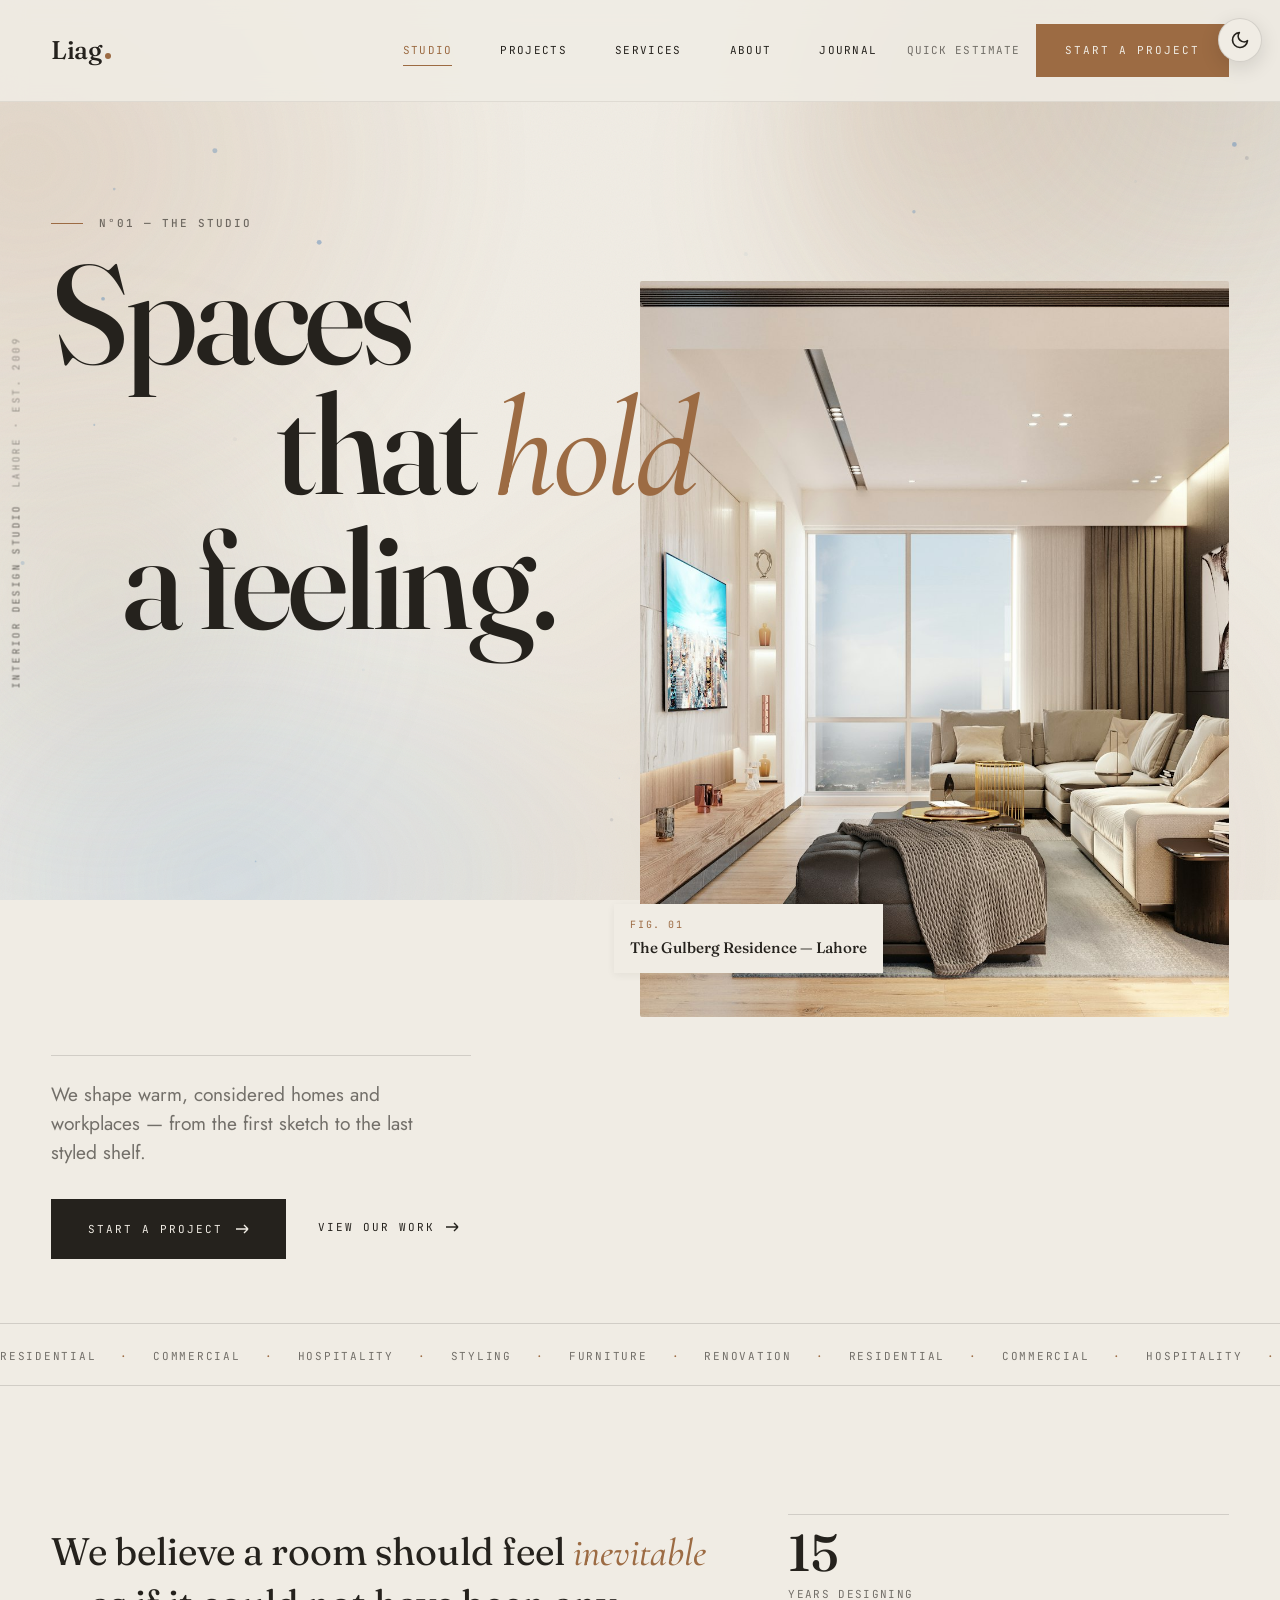
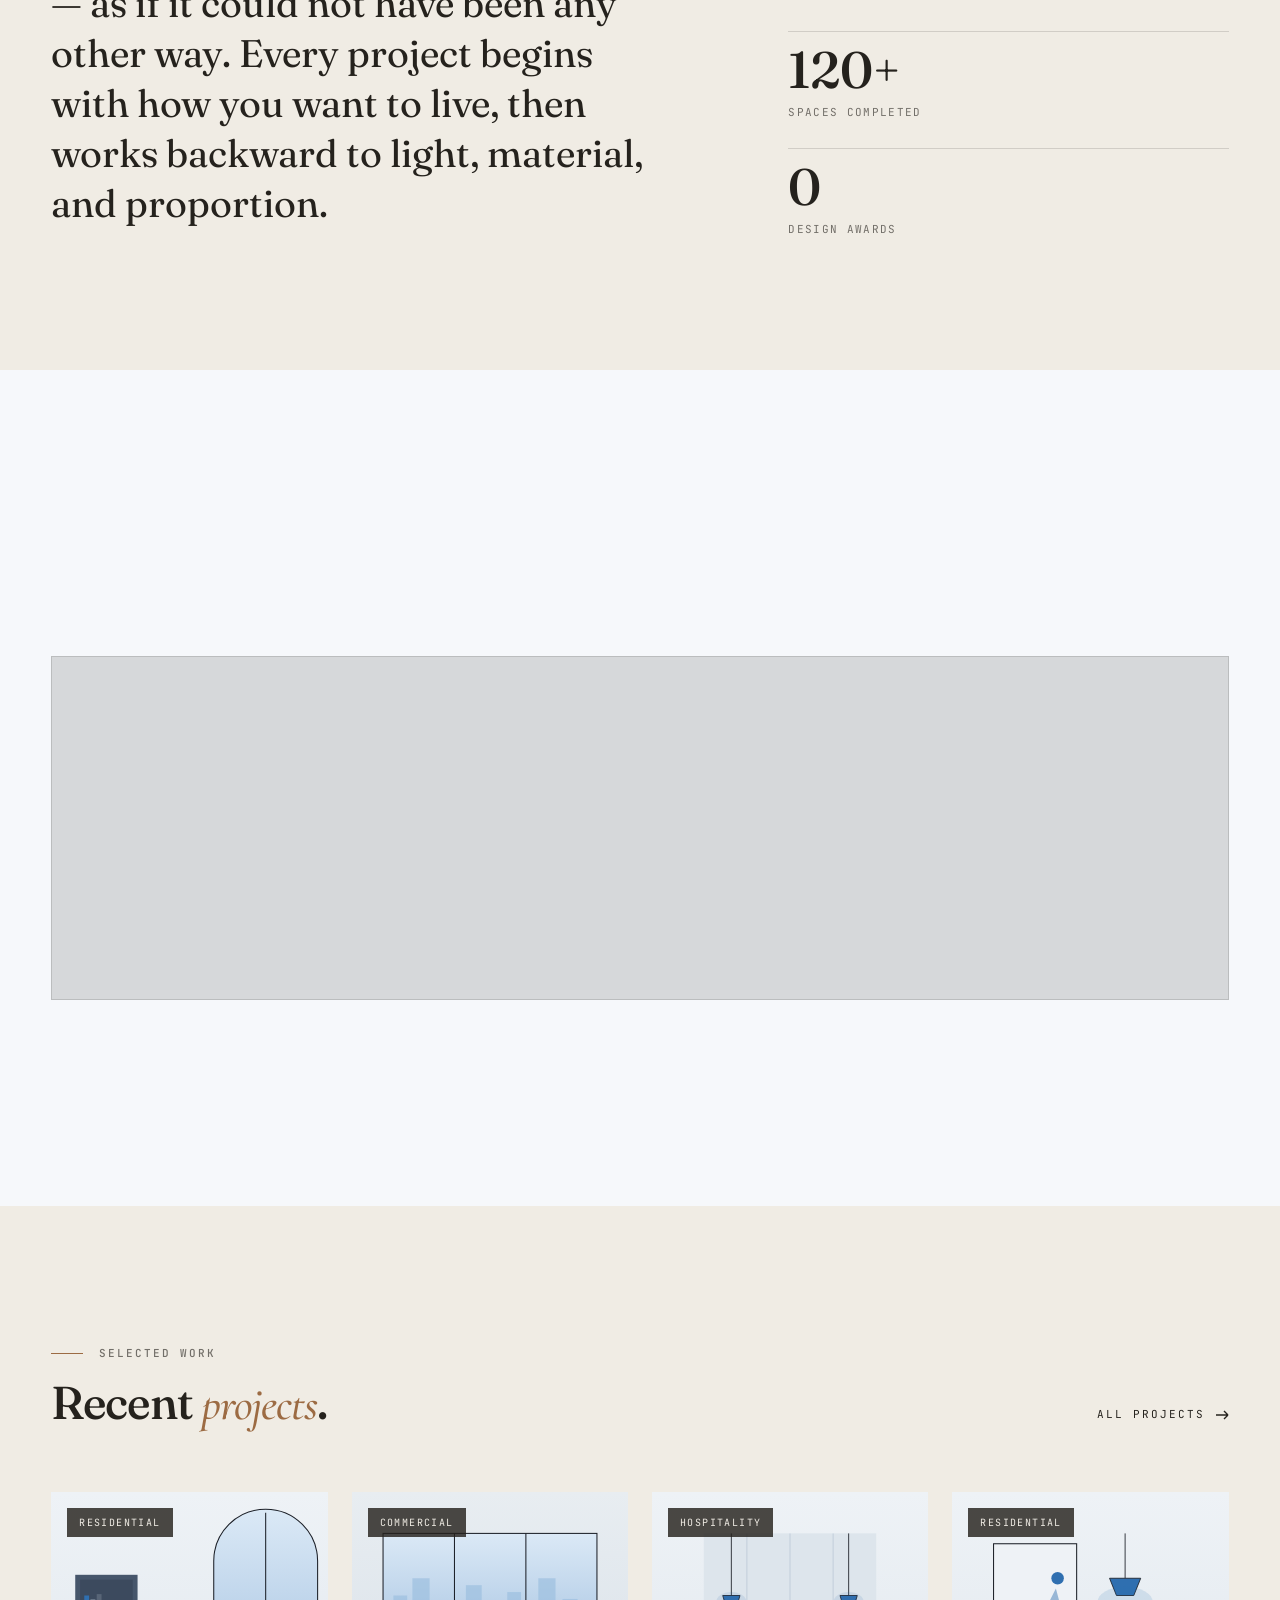
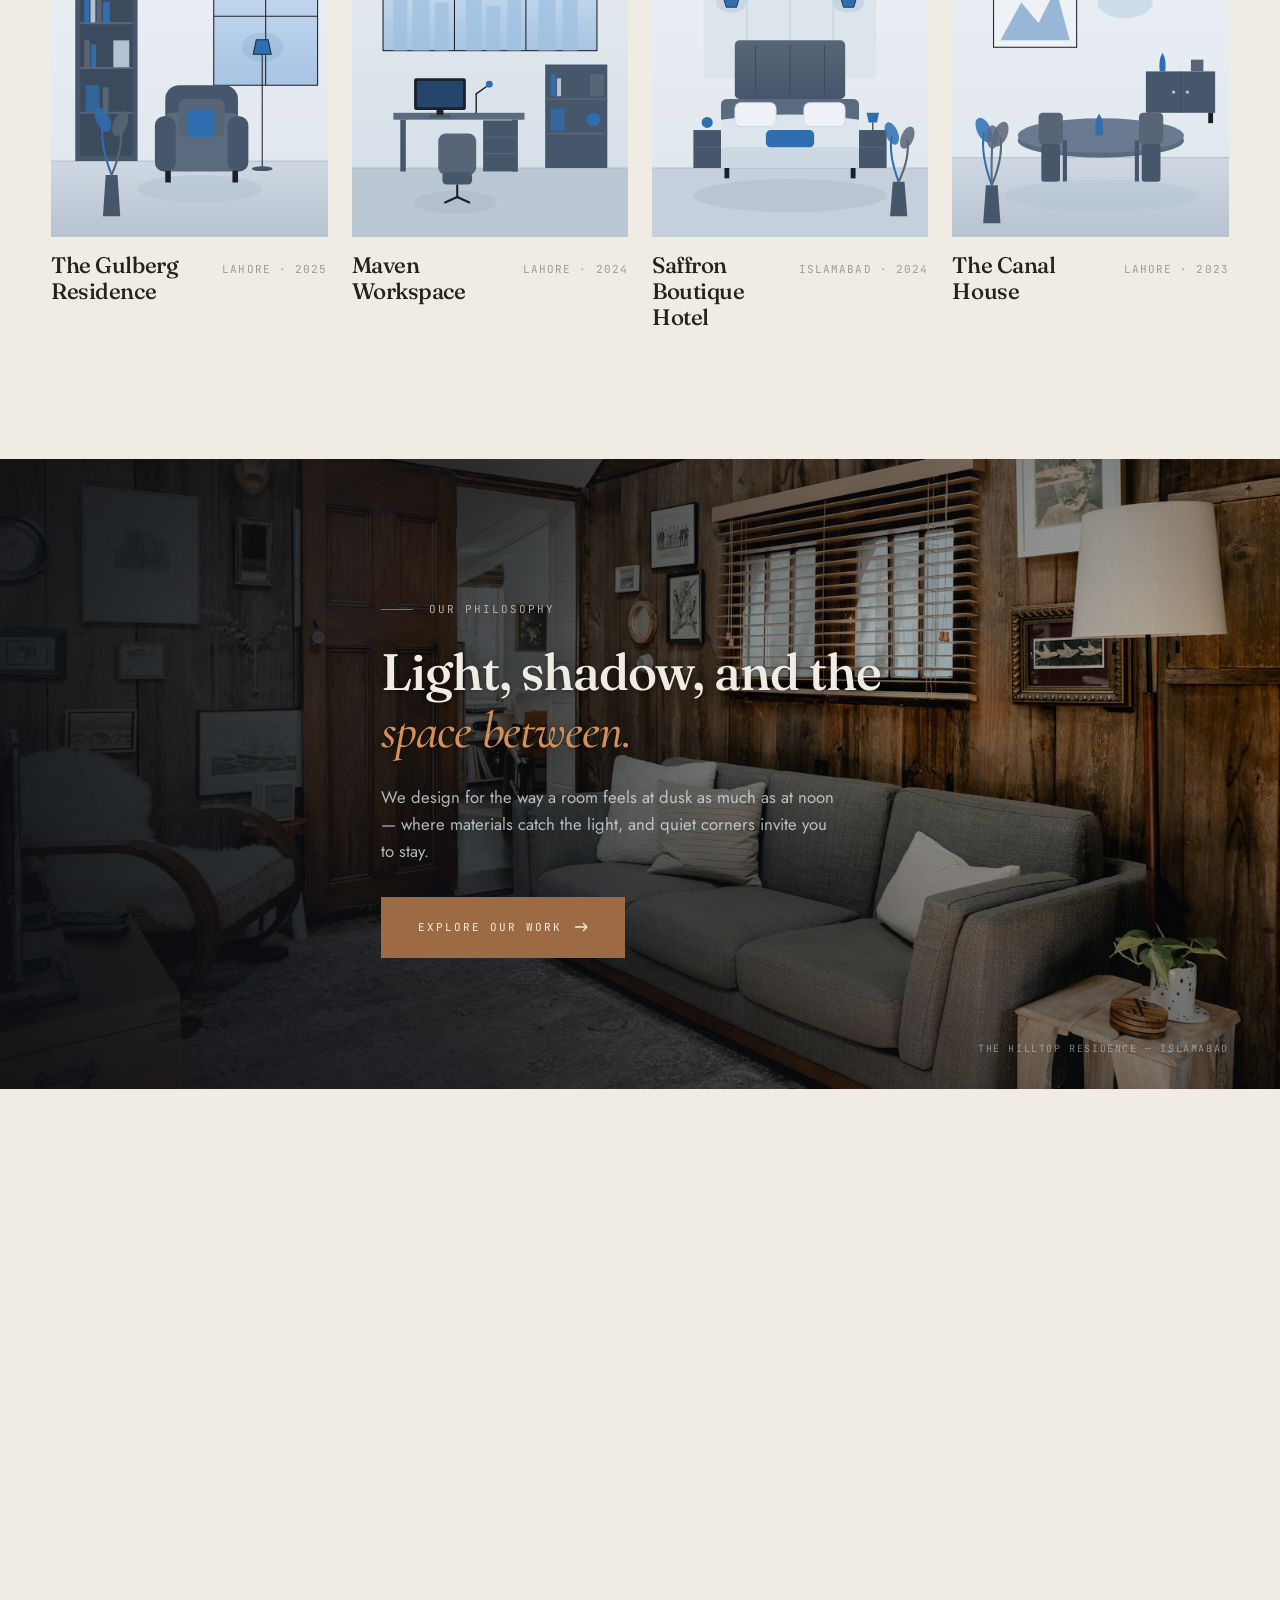
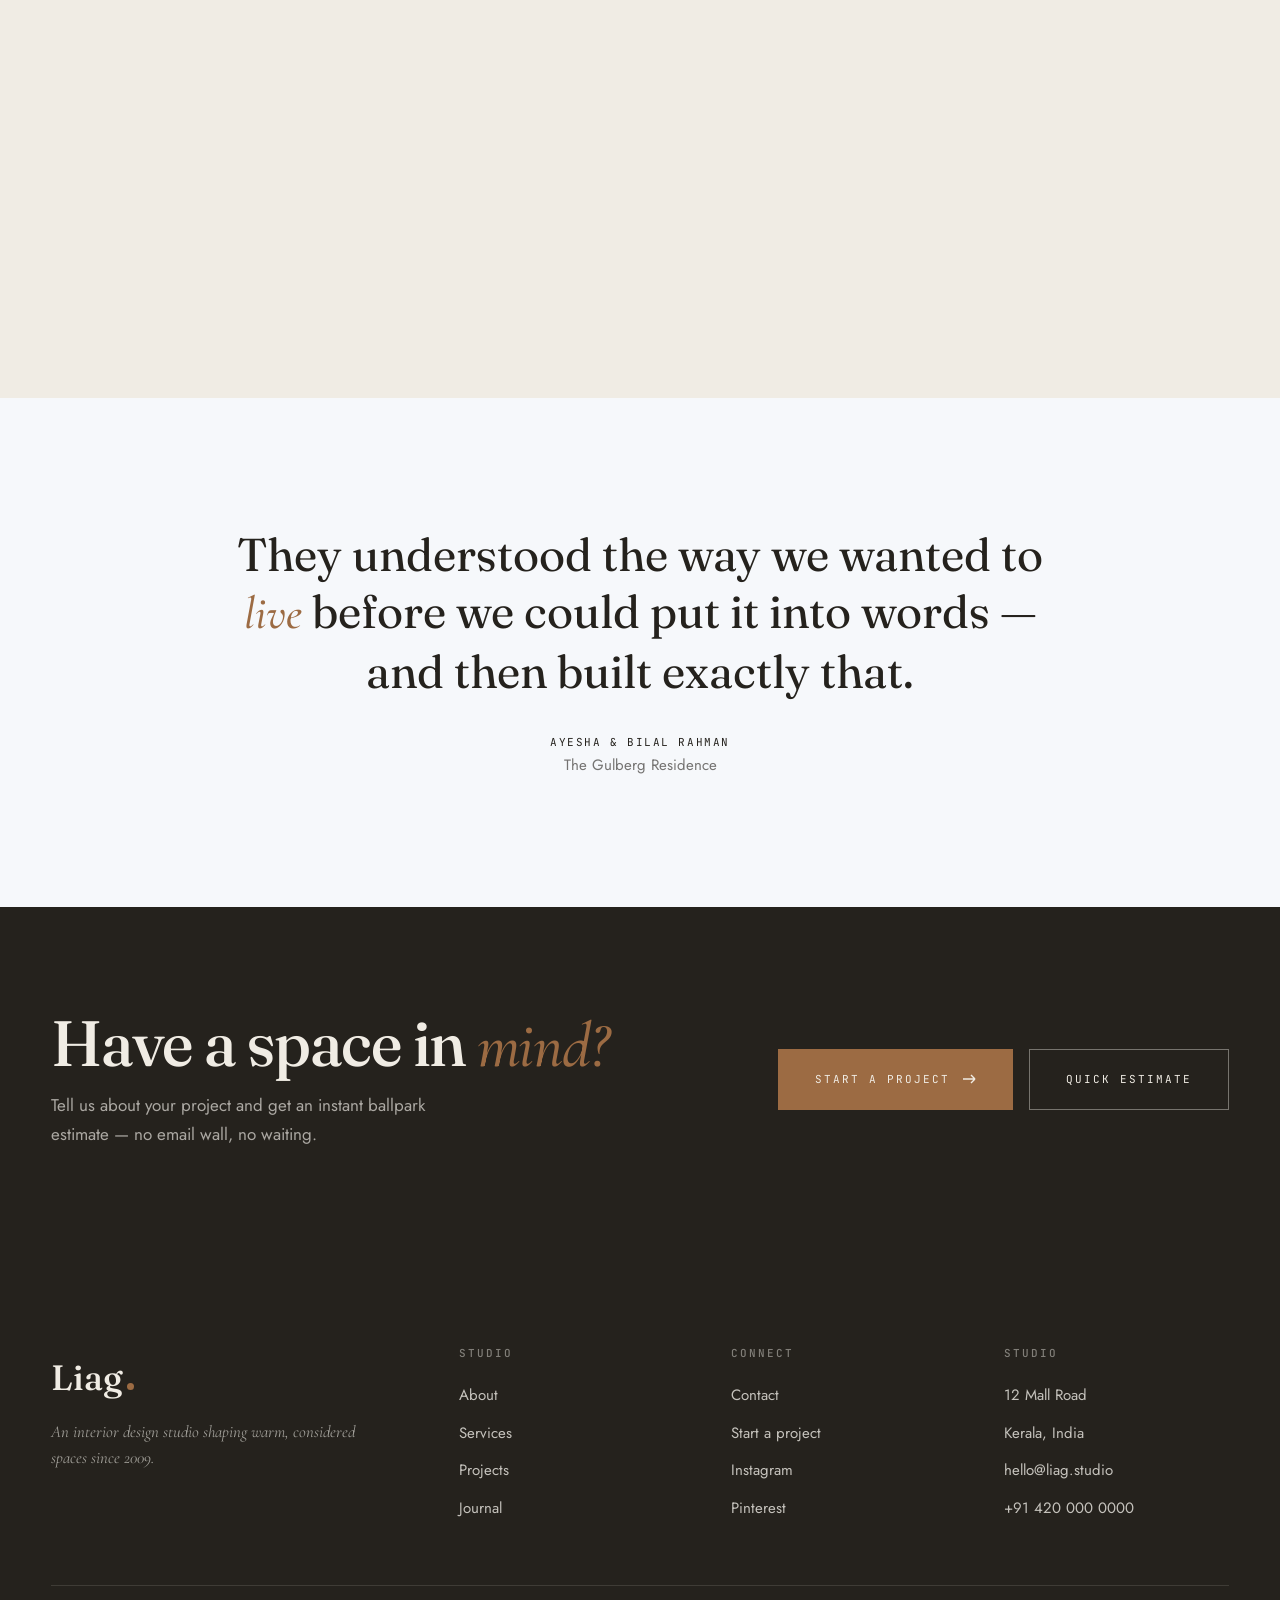
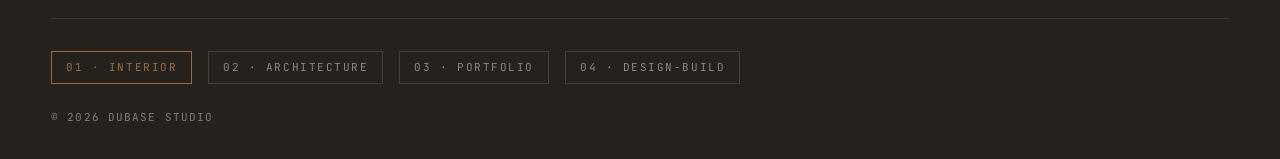
==== commit 673179ea: "Apply v-studio theme to index.html to match projects.html" ====
--- a/index.html
+++ b/index.html
@@ -23,7 +23,7 @@
   <link rel="stylesheet" href="assets/css/fx.css">
 </head>
 
-<body class="v-interior">
+<body class="v-studio">
 
   <a class="skip-link" href="#main">Skip to content</a>
 
--- a/assets/css/root.css
+++ b/assets/css/root.css
@@ -120,8 +120,8 @@
 
 /* 01 — Interior Design Studio: soft, calm, residential */
 body.v-interior {
-  --paper: #eef2f6;
-  --paper-warm: #f6f8fb;
+  --paper: #f0ece4;
+  --paper-warm: #f6f3ec;
   --accent: var(--ochre);
   --accent-deep: var(--ochre-deep);
 }
--- a/assets/css/components.css
+++ b/assets/css/components.css
@@ -1095,6 +1095,7 @@
    CUSTOMIZER PANEL (demo feature — live accent + dark mode)
    ============================================================ */
 .customizer {
+  display: none !important;
   position: fixed;
   right: 0;
   top: 90px;
@@ -1289,4 +1290,35 @@
   display: block;
 }
 
-/* master toggle reuses customizer__dark styling */+/* master toggle reuses customizer__dark styling */
+/* ============================================================
+   THEME TOGGLE — fixed dark/light switch, top-right corner
+   ============================================================ */
+.theme-toggle {
+  position: fixed;
+  top: 18px;
+  right: 18px;
+  z-index: 300;
+  display: inline-flex;
+  align-items: center;
+  justify-content: center;
+  width: 44px;
+  height: 44px;
+  border-radius: 50%;
+  border: 1px solid var(--line, rgba(0, 0, 0, 0.12));
+  background: var(--paper, #fff);
+  color: var(--text, #1b1f27);
+  cursor: pointer;
+  box-shadow: 0 6px 20px rgba(0, 0, 0, 0.12);
+  transition: transform .2s ease, background .2s ease, color .2s ease, box-shadow .2s ease;
+}
+.theme-toggle:hover {
+  transform: translateY(-2px) rotate(12deg);
+  box-shadow: 0 10px 26px rgba(0, 0, 0, 0.18);
+}
+.theme-toggle:active { transform: translateY(0) scale(0.94); }
+.theme-toggle svg { display: block; }
+
+@media (max-width: 640px) {
+  .theme-toggle { width: 40px; height: 40px; top: 12px; right: 12px; }
+}
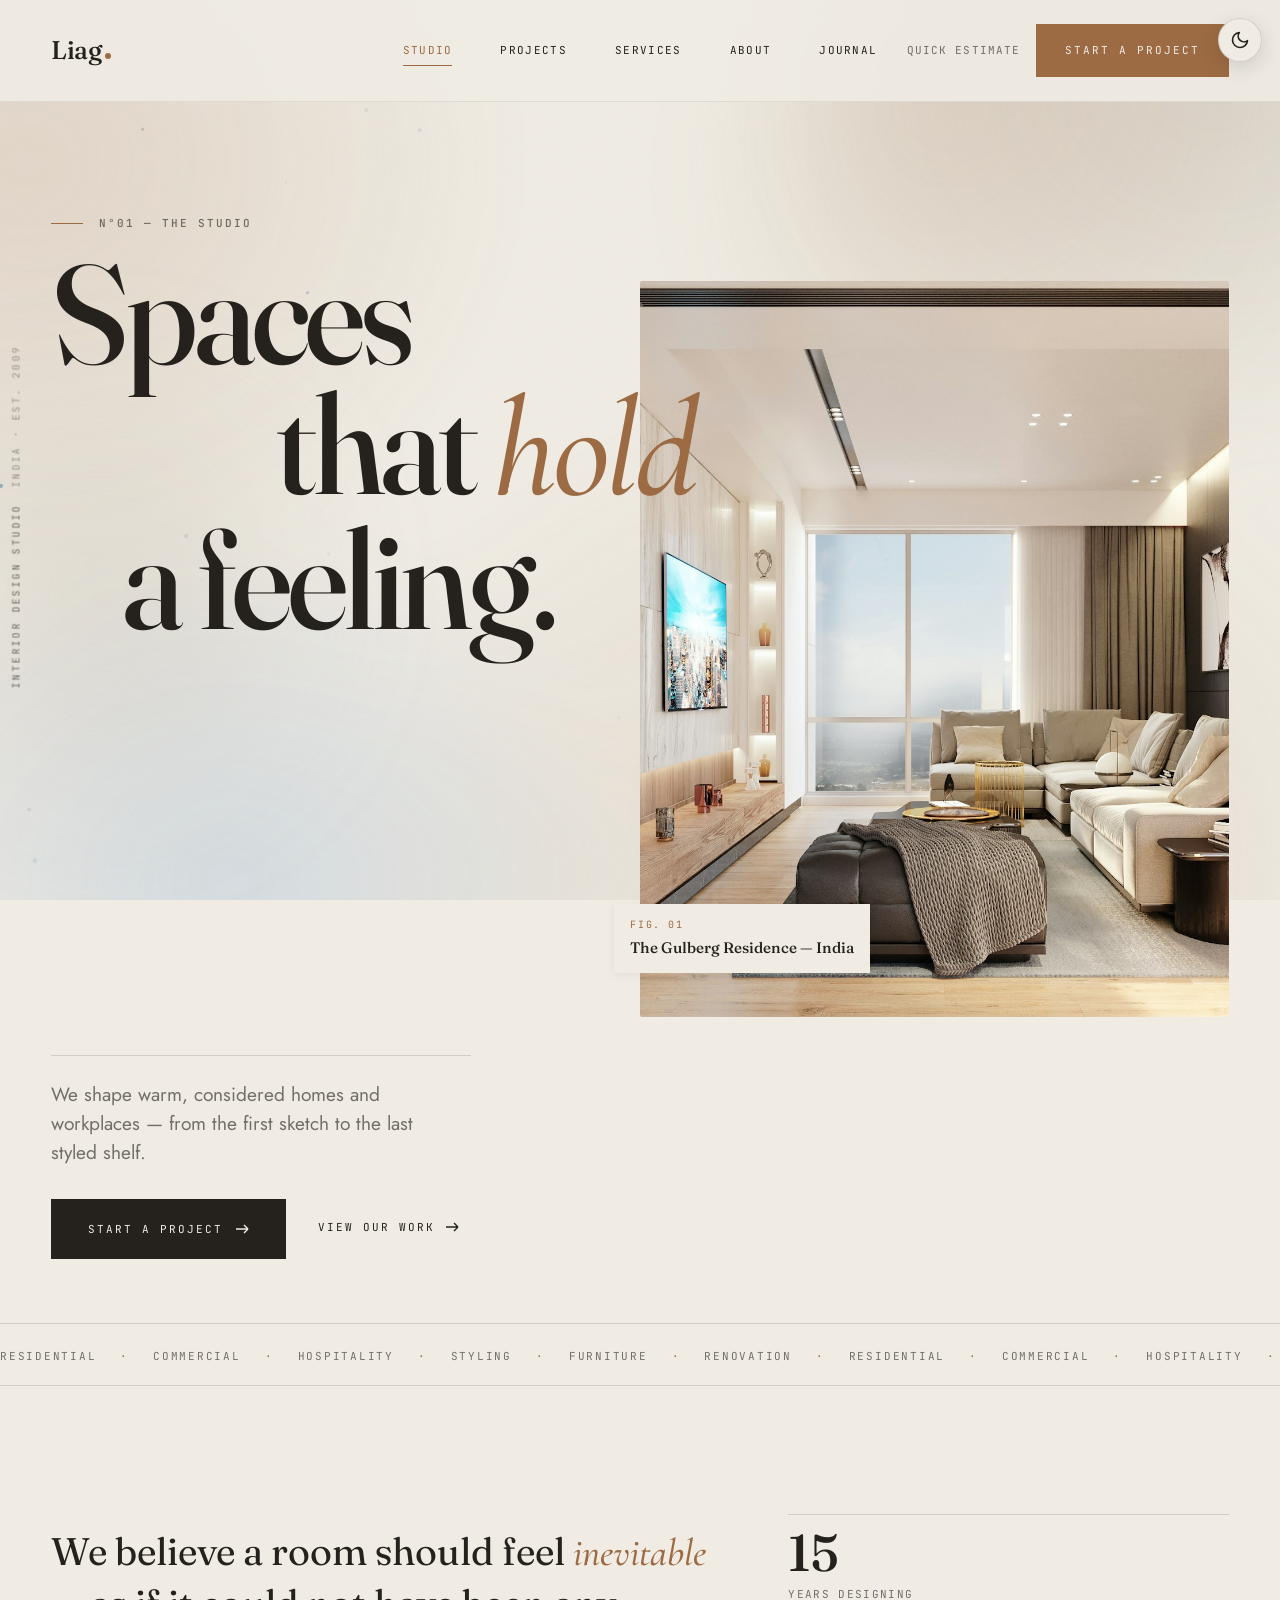
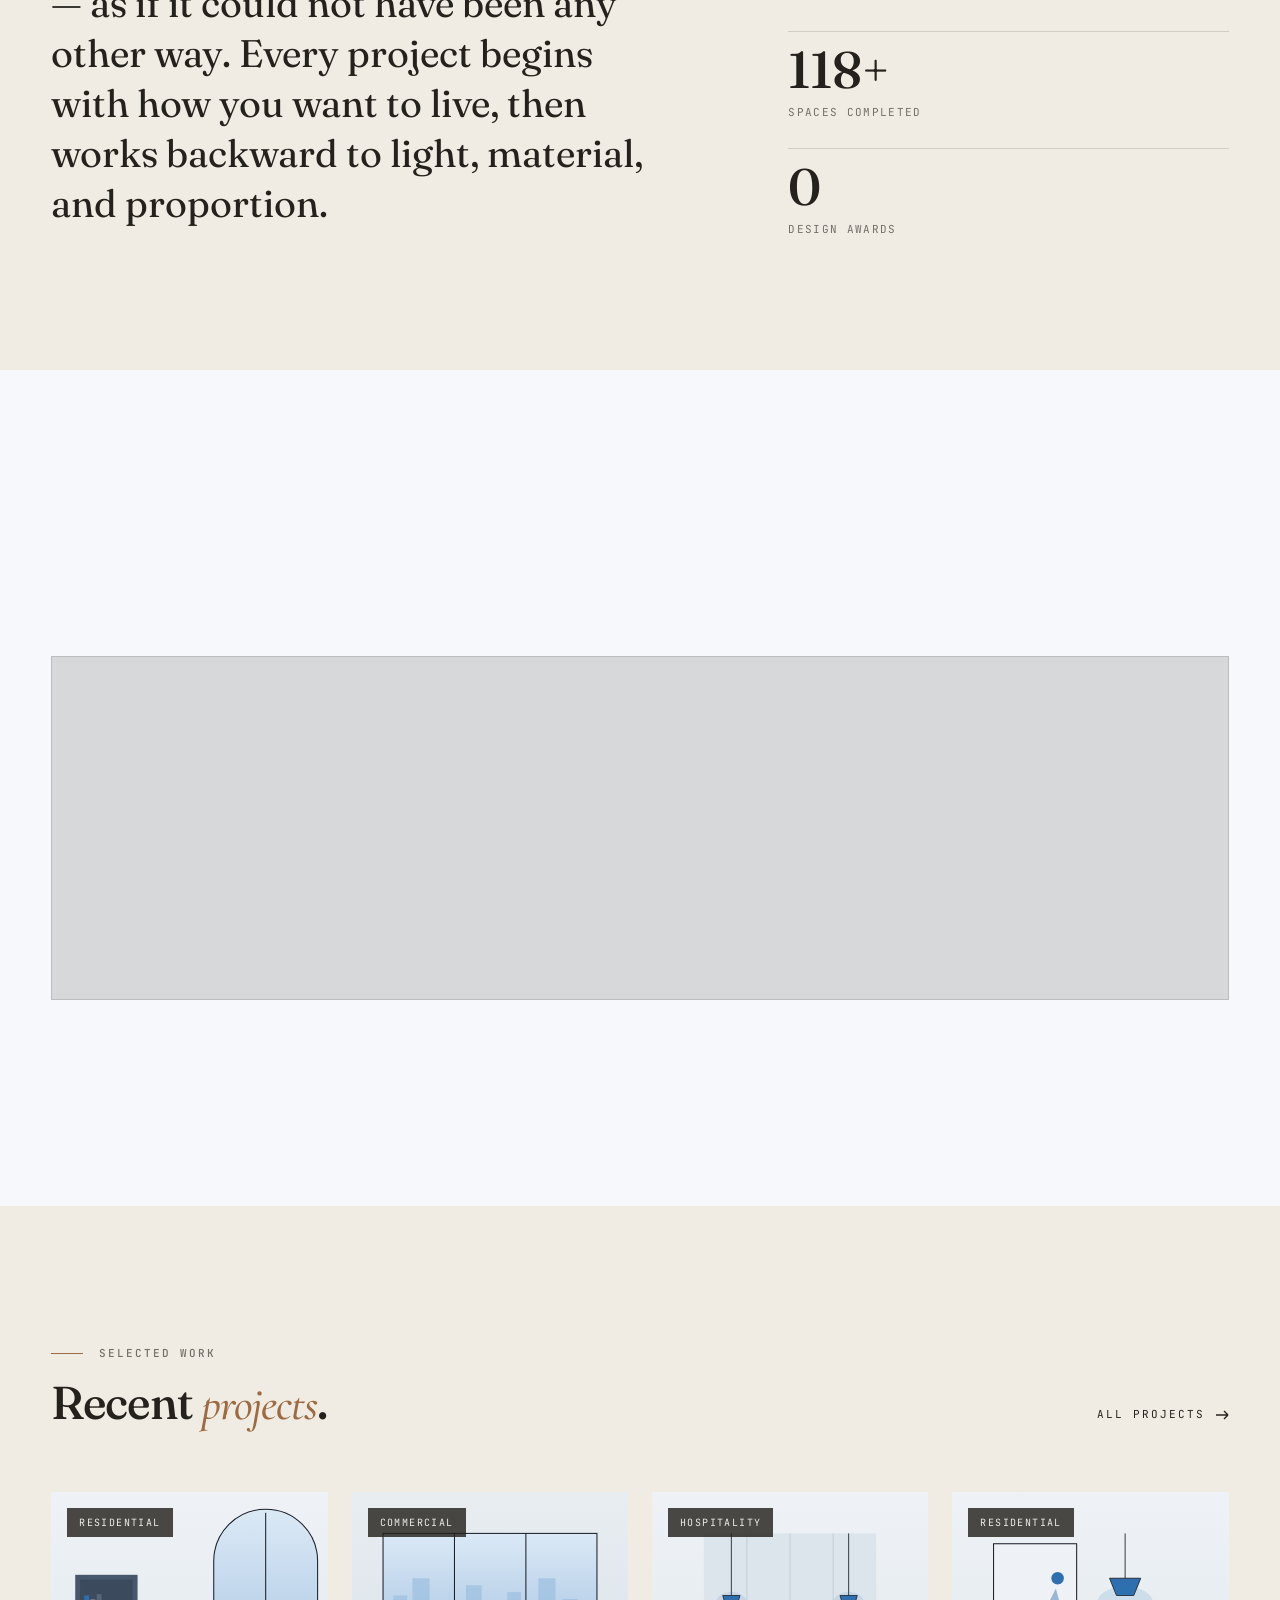
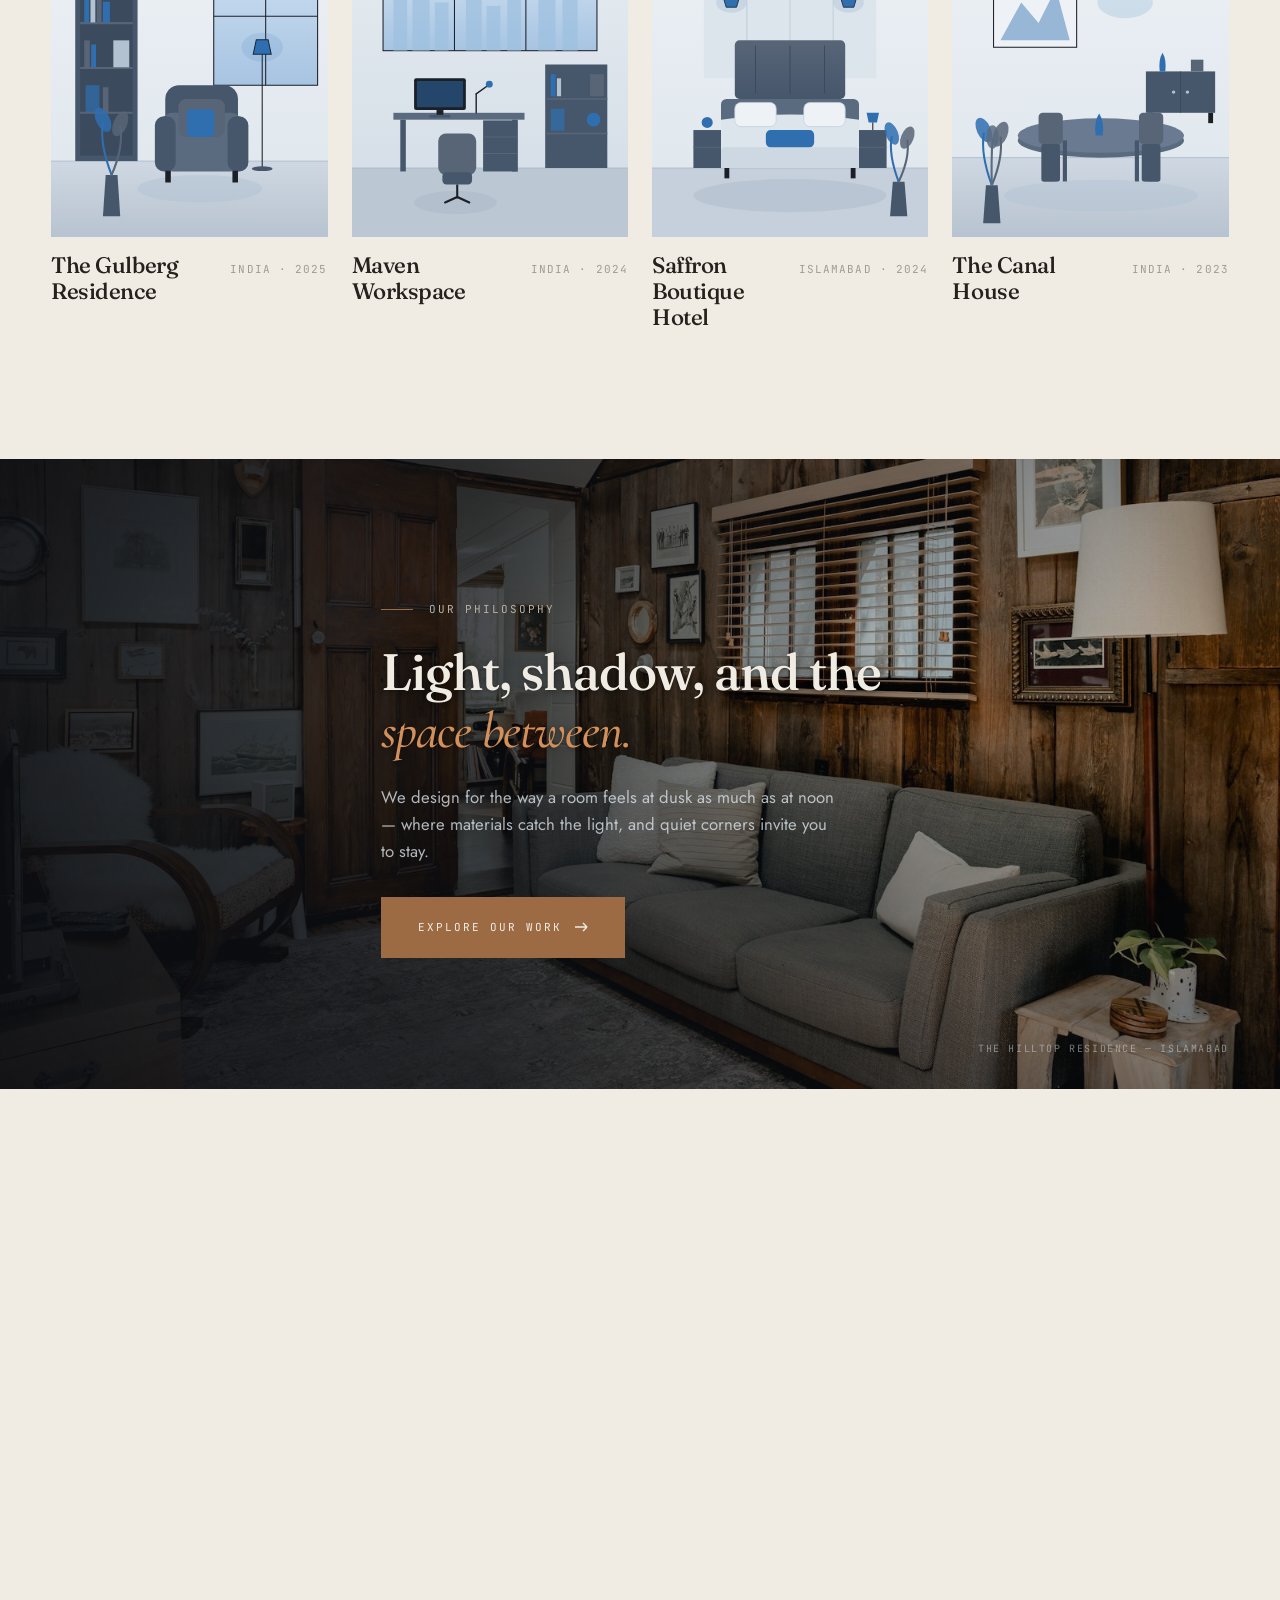
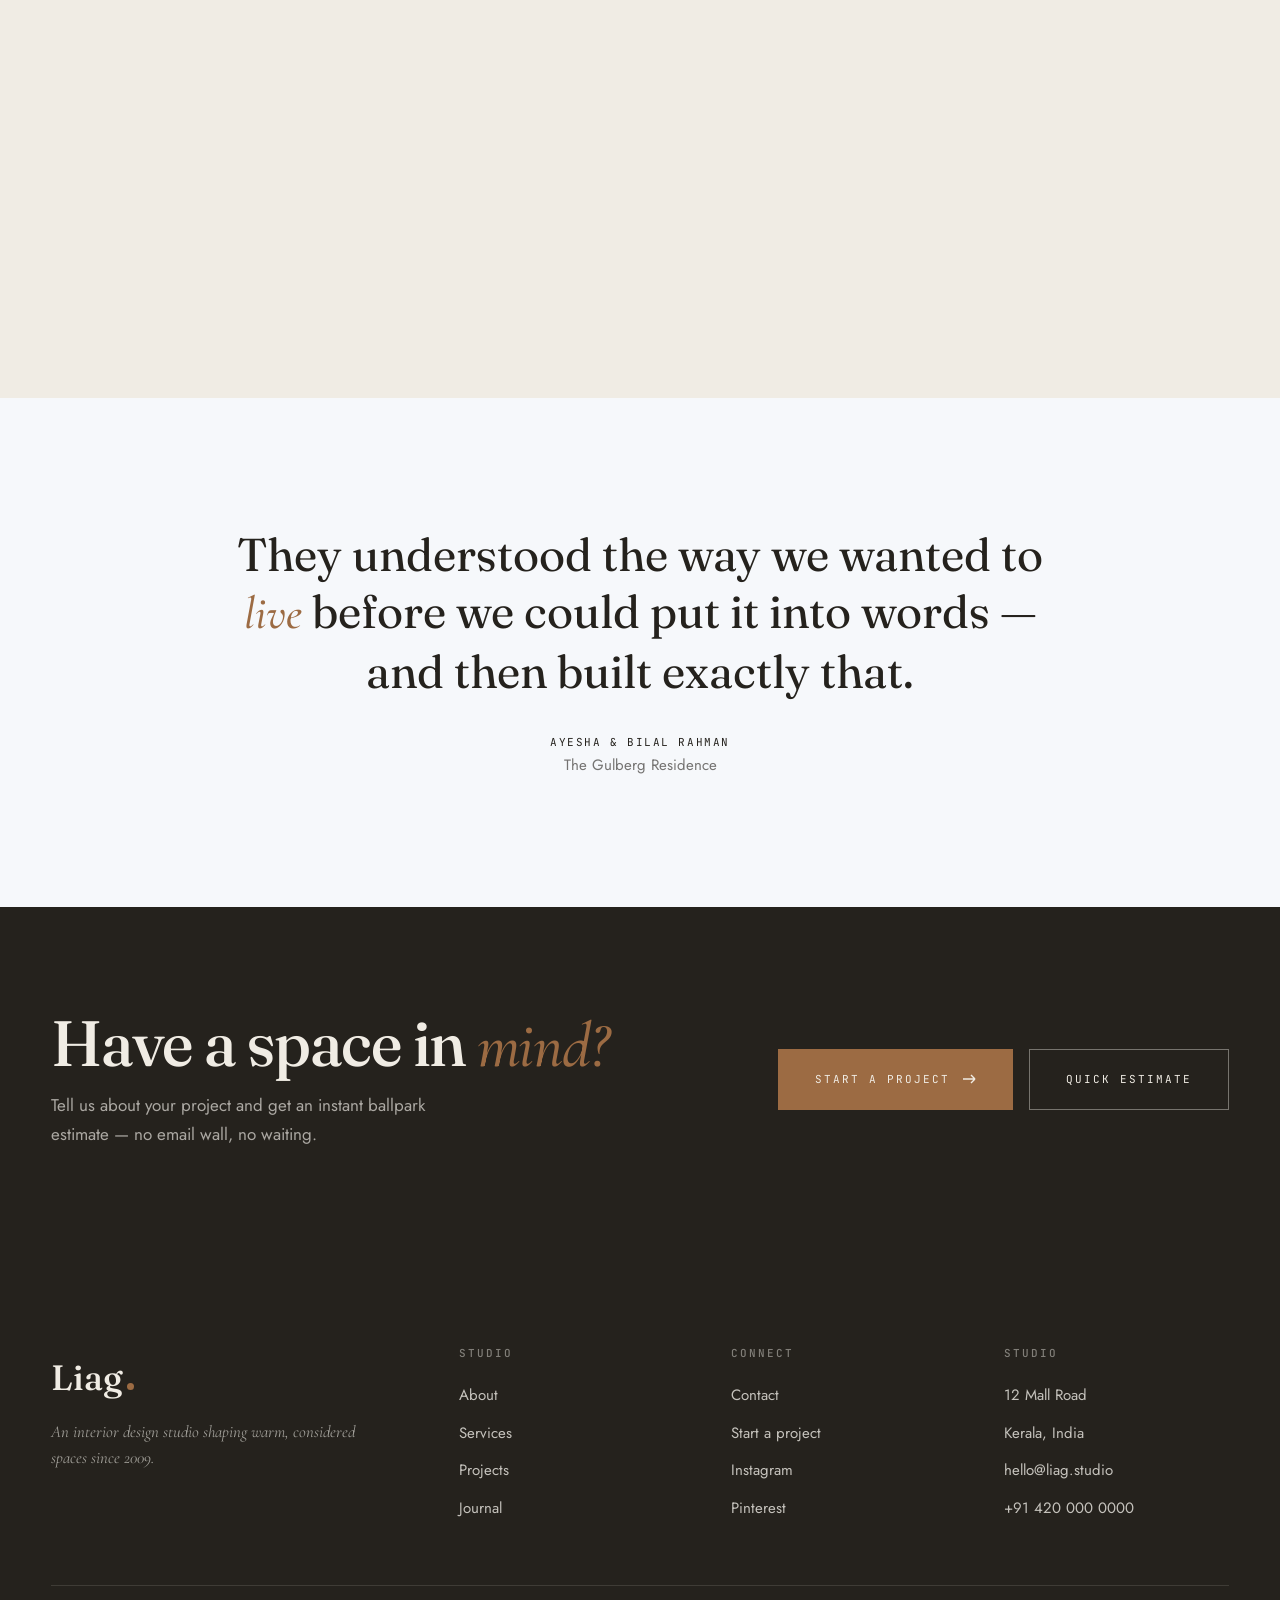
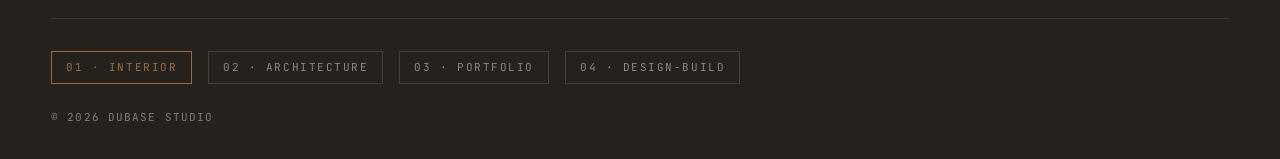
==== commit 7bc6429b: "Update page content and formatting" ====
--- a/index.html
+++ b/index.html
@@ -3,769 +3,803 @@
 
 
 <head>
-  <meta charset="UTF-8">
-  <meta name="viewport" content="width=device-width, initial-scale=1.0">
-  <meta name="theme-color" content="#26251f">
-  <meta name="description"
-    content="Liag — an interior design studio crafting warm, considered spaces. Residential and commercial interiors, from concept to completion.">
-  <title>Liag — Interior Design Studio</title>
-
-  <link rel="preconnect" href="https://fonts.googleapis.com/">
-  <link rel="preconnect" href="https://fonts.gstatic.com/" crossorigin>
-  <link
-    href="https://fonts.googleapis.com/css2?family=Fraunces:ital,opsz,wght@0,9..144,400;0,9..144,500;1,9..144,400&amp;family=Cormorant+Garamond:ital,wght@0,500;1,500&amp;family=Jost:wght@400;500&amp;family=JetBrains+Mono:wght@400;500&amp;display=swap"
-    rel="stylesheet">
-
-  <link rel="stylesheet" href="assets/css/root.css">
-  <link rel="stylesheet" href="assets/css/base.css">
-  <link rel="stylesheet" href="assets/css/components.css">
-  <link rel="stylesheet" href="assets/css/pages.css">
-  <link rel="stylesheet" href="assets/css/fx.css">
+	<meta charset="UTF-8">
+	<meta name="viewport" content="width=device-width, initial-scale=1.0">
+	<meta name="theme-color" content="#26251f">
+	<meta name="description"
+		content="Liag — an interior design studio crafting warm, considered spaces. Residential and commercial interiors, from concept to completion.">
+	<title>Liag — Interior Design Studio</title>
+
+	<link rel="preconnect" href="https://fonts.googleapis.com/">
+	<link rel="preconnect" href="https://fonts.gstatic.com/" crossorigin>
+	<link
+		href="https://fonts.googleapis.com/css2?family=Fraunces:ital,opsz,wght@0,9..144,400;0,9..144,500;1,9..144,400&amp;family=Cormorant+Garamond:ital,wght@0,500;1,500&amp;family=Jost:wght@400;500&amp;family=JetBrains+Mono:wght@400;500&amp;display=swap"
+		rel="stylesheet">
+
+	<link rel="stylesheet" href="assets/css/root.css">
+	<link rel="stylesheet" href="assets/css/base.css">
+	<link rel="stylesheet" href="assets/css/components.css">
+	<link rel="stylesheet" href="assets/css/pages.css">
+	<link rel="stylesheet" href="assets/css/fx.css">
 </head>
 
 <body class="v-studio">
 
-  <a class="skip-link" href="#main">Skip to content</a>
-
-  <!-- ===================== AMBIENT BACKGROUND FX ===================== -->
-  <div class="fx-bg" aria-hidden="true">
-    <span class="fx-aurora"></span>
-    <span class="fx-orb fx-orb--1"></span>
-    <span class="fx-orb fx-orb--2"></span>
-    <span class="fx-orb fx-orb--3"></span>
-  </div>
-  <canvas class="fx-particles" aria-hidden="true"></canvas>
-  <div class="fx-grain" aria-hidden="true"></div>
-  <div class="fx-cursor" aria-hidden="true"></div>
-
-  <!-- ===================== NAV ===================== -->
-  <header class="nav" data-nav>
-    <div class="container nav__inner">
-      <a href="index.html" class="nav__brand">Liag<span class="nav__brand-dot" aria-hidden="true"></span></a>
-      <nav class="nav__menu" aria-label="Primary">
-        <a href="index.html" aria-current="page">Studio</a>
-        <a href="projects.html">Projects</a>
-        <a href="services.html">Services</a>
-        <a href="about.html">About</a>
-        <a href="blog.html">Journal</a>
-      </nav>
-      <div class="nav__actions">
-        <button class="nav__estimate" data-open-modal="estimator-modal">Quick estimate</button>
-        <button class="btn btn--primary" data-open-modal="inquiry-modal">Start a project</button>
-        <button class="nav__toggle" data-nav-toggle aria-label="Open menu" aria-expanded="false">
-          <span></span><span></span><span></span>
-        </button>
-      </div>
-    </div>
-  </header>
-
-  <!-- Mobile drawer -->
-  <div class="nav__drawer" data-nav-drawer>
-    <button class="nav__drawer-close" data-nav-close aria-label="Close menu">&times;</button>
-    <nav class="nav__drawer-menu" aria-label="Mobile">
-      <a href="index.html">Studio</a>
-      <a href="projects.html">Projects</a>
-      <a href="services.html">Services</a>
-      <a href="about.html">About</a>
-      <a href="blog.html">Journal</a>
-    </nav>
-    <div class="nav__drawer-footer">
-      <button class="btn btn--outline btn--block" data-open-modal="estimator-modal"
-        style="margin-bottom:var(--s-3);">Quick estimate</button>
-      <button class="btn btn--primary btn--block" data-open-modal="inquiry-modal">Start a project</button>
-    </div>
-  </div>
-
-  <main id="main">
-
-    <!-- ===================== HERO (editorial asymmetric) ===================== -->
-    <section class="ehero">
-      <div class="ehero__sidelabel" aria-hidden="true">
-        <span>Interior Design Studio</span>
-        <span class="ehero__sidelabel-dim">Lahore · Est. 2009</span>
-      </div>
-
-      <div class="container ehero__inner">
-        <!-- Big type layer -->
-        <div class="ehero__type">
-          <span class="eyebrow reveal">N°01 — The Studio</span>
-          <h1 class="ehero__title">
-            <span class="ehero__line reveal reveal-delay-1">Spaces</span>
-            <span class="ehero__line ehero__line--indent reveal reveal-delay-2">that <em
-                class="accent-word">hold</em></span>
-            <span class="ehero__line ehero__line--push reveal reveal-delay-3">a feeling.</span>
-          </h1>
-        </div>
-
-        <!-- Image layer (overlaps type) -->
-        <figure class="ehero__figure reveal reveal-delay-2">
-          <img src="assets/images/photos/interior-hero.jpg"
-            onerror="this.onerror=null;this.src='assets/images/scene-hero.svg'"
-            alt="A contemporary living room with a sectional sofa and large windows">
-          <figcaption class="ehero__figcaption">
-            <span class="ehero__figcaption-num">Fig. 01</span>
-            <span class="ehero__figcaption-text">The Gulberg Residence — Lahore</span>
-          </figcaption>
-        </figure>
-
-        <!-- Lead + actions, offset low-left -->
-        <div class="ehero__intro reveal reveal-delay-3">
-          <p class="ehero__lead">
-            We shape warm, considered homes and workplaces — from the first
-            sketch to the last styled shelf.
-          </p>
-          <div class="ehero__actions">
-            <a href="estimate.html" class="btn btn--dark btn--lg">
-              Start a project
-              <svg width="14" height="10" viewBox="0 0 14 10" fill="none" aria-hidden="true">
-                <path d="M1 5h12M13 5L9 1M13 5L9 9" stroke="currentColor" stroke-width="1.4" />
-              </svg>
-            </a>
-            <a href="projects.html" class="link-arrow">View our work
-              <svg width="14" height="10" viewBox="0 0 14 10" fill="none" aria-hidden="true">
-                <path d="M1 5h12M13 5L9 1M13 5L9 9" stroke="currentColor" stroke-width="1.4" />
-              </svg>
-            </a>
-          </div>
-        </div>
-      </div>
-
-      <div class="ehero__marquee" aria-hidden="true">
-        <div class="ehero__marquee-track">
-          <span>Residential</span><span class="dot">·</span>
-          <span>Commercial</span><span class="dot">·</span>
-          <span>Hospitality</span><span class="dot">·</span>
-          <span>Styling</span><span class="dot">·</span>
-          <span>Furniture</span><span class="dot">·</span>
-          <span>Renovation</span><span class="dot">·</span>
-          <span>Residential</span><span class="dot">·</span>
-          <span>Commercial</span><span class="dot">·</span>
-          <span>Hospitality</span><span class="dot">·</span>
-          <span>Styling</span><span class="dot">·</span>
-          <span>Furniture</span><span class="dot">·</span>
-          <span>Renovation</span><span class="dot">·</span>
-        </div>
-      </div>
-    </section>
-
-    <!-- ===================== INTRO / PHILOSOPHY ===================== -->
-    <section class="section intro">
-      <div class="container intro__inner">
-        <p class="intro__statement reveal">
-          We believe a room should feel <em class="accent-word">inevitable</em> — as if it
-          could not have been any other way. Every project begins with how you want to
-          live, then works backward to light, material, and proportion.
-        </p>
-        <div class="intro__meta reveal reveal-delay-1">
-          <div class="intro__stat">
-            <span class="intro__stat-num" data-count="15">0</span>
-            <span class="intro__stat-label">Years designing</span>
-          </div>
-          <div class="intro__stat">
-            <span class="intro__stat-num" data-count="120" data-count-suffix="+">0</span>
-            <span class="intro__stat-label">Spaces completed</span>
-          </div>
-          <div class="intro__stat">
-            <span class="intro__stat-num" data-count="6">0</span>
-            <span class="intro__stat-label">Design awards</span>
-          </div>
-        </div>
-      </div>
-    </section>
-
-    <!-- ===================== SERVICES ===================== -->
-    <section class="section services-block">
-      <div class="container">
-        <div class="block-head reveal">
-          <span class="eyebrow">What we do</span>
-          <h2 class="block-head__title">A studio for the <span class="accent-word">whole</span> space.</h2>
-        </div>
-        <div class="services-grid">
-          <article class="service reveal">
-            <span class="service__icon" aria-hidden="true">
-              <!-- Full interior design: layered room / plan -->
-              <svg viewBox="0 0 60 60">
-                <ellipse class="ic-shadow" cx="30" cy="52" rx="22" ry="4" />
-                <rect data-draw class="d1" style="--len:170" x="10" y="12" width="40" height="34" rx="2" fill="none"
-                  stroke="#1b1f27" stroke-width="2" />
-                <rect data-pop x="14" y="16" width="16" height="12" fill="#2f6fb0" />
-                <rect data-pop class="p2" x="32" y="16" width="14" height="12" fill="#b2c2d1" />
-                <rect data-pop class="p3" x="14" y="30" width="32" height="12" fill="#586577" />
-                <circle data-float cx="38" cy="36" r="3" fill="#2f6fb0" />
-              </svg>
-            </span>
-            <span class="service__num">01</span>
-            <h3 class="service__title">Full interior design</h3>
-            <p class="service__desc">Concept, space planning, materials, lighting, and furnishing — managed end to end
-              so you live in the finished room, not the process.</p>
-          </article>
-          <article class="service reveal reveal-delay-1">
-            <span class="service__icon" aria-hidden="true">
-              <!-- Renovation: house with rising roof -->
-              <svg viewBox="0 0 60 60">
-                <ellipse class="ic-shadow" cx="30" cy="52" rx="22" ry="4" />
-                <rect data-pop x="16" y="30" width="28" height="18" fill="#586577" />
-                <path data-float d="M12 30 L30 14 L48 30 Z" fill="#2f6fb0" />
-                <rect data-pop class="p2" x="26" y="36" width="8" height="12" fill="#b2c2d1" />
-                <circle data-pulse cx="30" cy="11" r="3" fill="#2f6fb0" />
-              </svg>
-            </span>
-            <span class="service__num">02</span>
-            <h3 class="service__title">Renovation &amp; remodel</h3>
-            <p class="service__desc">Reworking what you have — walls, flow, and finishes — to make a tired space feel
-              considered, generous, and new again.</p>
-          </article>
-          <article class="service reveal reveal-delay-2">
-            <span class="service__icon" aria-hidden="true">
-              <!-- Styling: spinning ring + center -->
-              <svg viewBox="0 0 60 60">
-                <ellipse class="ic-shadow" cx="30" cy="52" rx="20" ry="4" />
-                <circle data-spin cx="30" cy="28" r="16" fill="none" stroke="#2f6fb0" stroke-width="3"
-                  stroke-dasharray="4 6" />
-                <circle data-pop cx="30" cy="28" r="9" fill="#b2c2d1" />
-                <circle data-pulse cx="30" cy="28" r="4" fill="#2f6fb0" />
-              </svg>
-            </span>
-            <span class="service__num">03</span>
-            <h3 class="service__title">Styling &amp; furnishing</h3>
-            <p class="service__desc">The final layer — furniture, textiles, art, and objects sourced and placed so the
-              room reads as one quiet, complete thought.</p>
-          </article>
-          <article class="service reveal reveal-delay-3">
-            <span class="service__icon" aria-hidden="true">
-              <!-- Consultation: document + swaying chat dot -->
-              <svg viewBox="0 0 60 60">
-                <ellipse class="ic-shadow" cx="30" cy="52" rx="20" ry="4" />
-                <path data-pop d="M16 10 h20 l8 8 v28 h-28 Z" fill="#586577" />
-                <path data-pop class="p2" d="M36 10 v8 h8 Z" fill="#1b1f27" />
-                <rect data-pop class="p3" x="21" y="26" width="18" height="2.6" fill="#eef2f6" />
-                <rect data-pop class="p3" x="21" y="32" width="13" height="2.6" fill="#eef2f6" />
-                <circle data-sway cx="44" cy="42" r="7" fill="#2f6fb0" />
-              </svg>
-            </span>
-            <span class="service__num">04</span>
-            <h3 class="service__title">Design consultation</h3>
-            <p class="service__desc">A focused session for a single room or decision — colour, layout, or a second
-              opinion — when you want direction, not a full project.</p>
-          </article>
-        </div>
-        <div class="services-block__cta reveal">
-          <a href="services.html" class="link-arrow">All services in detail
-            <svg width="14" height="10" viewBox="0 0 14 10" fill="none" aria-hidden="true">
-              <path d="M1 5h12M13 5L9 1M13 5L9 9" stroke="currentColor" stroke-width="1.4" />
-            </svg>
-          </a>
-        </div>
-      </div>
-    </section>
-
-    <!-- ===================== FEATURED PROJECTS ===================== -->
-    <section class="section work">
-      <div class="container">
-        <div class="block-head block-head--row reveal">
-          <div>
-            <span class="eyebrow">Selected work</span>
-            <h2 class="block-head__title">Recent <span class="accent-word">projects</span>.</h2>
-          </div>
-          <a href="projects.html" class="link-arrow">All projects
-            <svg width="14" height="10" viewBox="0 0 14 10" fill="none" aria-hidden="true">
-              <path d="M1 5h12M13 5L9 1M13 5L9 9" stroke="currentColor" stroke-width="1.4" />
-            </svg>
-          </a>
-        </div>
-
-        <div class="work-grid">
-          <a href="project-single.html" class="project-card reveal">
-            <div class="project-card__media">
-              <span class="project-card__tag">Residential</span>
-              <img data-swappable src="assets/images/scene-p1.svg" alt="The Gulberg Residence living space">
-            </div>
-            <div class="project-card__body">
-              <h3 class="project-card__title">The Gulberg Residence</h3>
-              <span class="project-card__meta">Lahore · 2025</span>
-            </div>
-          </a>
-          <a href="project-single.html" class="project-card reveal reveal-delay-1">
-            <div class="project-card__media">
-              <span class="project-card__tag">Commercial</span>
-              <img data-swappable src="assets/images/scene-p2.svg" alt="A calm, light-filled reception interior">
-            </div>
-            <div class="project-card__body">
-              <h3 class="project-card__title">Maven Workspace</h3>
-              <span class="project-card__meta">Lahore · 2024</span>
-            </div>
-          </a>
-          <a href="project-single.html" class="project-card reveal reveal-delay-2">
-            <div class="project-card__media">
-              <span class="project-card__tag">Hospitality</span>
-              <img data-swappable src="assets/images/scene-p3.svg" alt="A boutique hotel suite interior">
-            </div>
-            <div class="project-card__body">
-              <h3 class="project-card__title">Saffron Boutique Hotel</h3>
-              <span class="project-card__meta">Islamabad · 2024</span>
-            </div>
-          </a>
-          <a href="project-single.html" class="project-card reveal reveal-delay-1">
-            <div class="project-card__media">
-              <span class="project-card__tag">Residential</span>
-              <img data-swappable src="assets/images/scene-p4.svg" alt="A serene bedroom interior">
-            </div>
-            <div class="project-card__body">
-              <h3 class="project-card__title">The Canal House</h3>
-              <span class="project-card__meta">Lahore · 2023</span>
-            </div>
-          </a>
-        </div>
-      </div>
-    </section>
-
-    <!-- ===================== FULL-BLEED SHOWCASE ===================== -->
-    <section class="showcase">
-      <!-- To use a real photo: replace src below with your image path (recommended 1600px wide). -->
-      <img class="showcase__img" data-swappable src="assets/images/photos/interior-showcase.jpg"
-        onerror="this.onerror=null;this.src='assets/images/scene-dark.svg'"
-        alt="A warm, dimly lit living room with wood paneling at dusk">
-      <div class="showcase__veil"></div>
-      <div class="container showcase__inner reveal">
-        <span class="showcase__eyebrow">Our philosophy</span>
-        <h2 class="showcase__title">Light, shadow, and the <em>space between.</em></h2>
-        <p class="showcase__text">
-          We design for the way a room feels at dusk as much as at noon —
-          where materials catch the light, and quiet corners invite you to stay.
-        </p>
-        <a href="projects.html" class="btn btn--primary btn--lg showcase__cta">
-          Explore our work
-          <svg width="14" height="10" viewBox="0 0 14 10" fill="none" aria-hidden="true">
-            <path d="M1 5h12M13 5L9 1M13 5L9 9" stroke="currentColor" stroke-width="1.4" />
-          </svg>
-        </a>
-      </div>
-      <span class="showcase__meta">The Hilltop Residence — Islamabad</span>
-    </section>
-    <section class="section process">
-      <div class="container process__inner">
-        <div class="process__head reveal">
-          <span class="eyebrow">How we work</span>
-          <h2 class="block-head__title">From first <span class="accent-word">conversation</span> to final styling.</h2>
-          <p class="lead" style="margin-top: var(--s-5);">A clear, four-step process so you always know where your
-            project stands.</p>
-          <a href="estimate.html" class="btn btn--dark btn--lg" style="margin-top: var(--s-6);">
-            Estimate your project
-            <svg width="14" height="10" viewBox="0 0 14 10" fill="none" aria-hidden="true">
-              <path d="M1 5h12M13 5L9 1M13 5L9 9" stroke="currentColor" stroke-width="1.4" />
-            </svg>
-          </a>
-        </div>
-        <ol class="process__steps">
-          <li class="process__step reveal">
-            <span class="process__step-num">01</span>
-            <div>
-              <h3 class="process__step-title">Discovery</h3>
-              <p class="process__step-desc">We talk through how you live, what you love, and what the space needs to do.
-                We listen more than we pitch.</p>
-            </div>
-          </li>
-          <li class="process__step reveal reveal-delay-1">
-            <span class="process__step-num">02</span>
-            <div>
-              <h3 class="process__step-title">Concept</h3>
-              <p class="process__step-desc">Mood, layout, and material direction — presented as a single, coherent
-                vision you can see and feel before we build.</p>
-            </div>
-          </li>
-          <li class="process__step reveal reveal-delay-2">
-            <span class="process__step-num">03</span>
-            <div>
-              <h3 class="process__step-title">Design &amp; detail</h3>
-              <p class="process__step-desc">Drawings, specifications, and sourcing. Every finish, fixture, and dimension
-                resolved before a single wall moves.</p>
-            </div>
-          </li>
-          <li class="process__step reveal reveal-delay-3">
-            <span class="process__step-num">04</span>
-            <div>
-              <h3 class="process__step-title">Delivery &amp; styling</h3>
-              <p class="process__step-desc">We manage the build, install the furnishings, and style the final layer —
-                then hand you the keys to a finished room.</p>
-            </div>
-          </li>
-        </ol>
-      </div>
-    </section>
-
-    <!-- ===================== TESTIMONIAL ===================== -->
-    <section class="section quote-block">
-      <div class="container container--narrow">
-        <blockquote class="quote reveal">
-          <p class="quote__text">They understood the way we wanted to <em class="accent-word">live</em> before we could
-            put it into words — and then built exactly that.</p>
-          <footer class="quote__cite">
-            <span class="quote__name">Ayesha &amp; Bilal Rahman</span>
-            <span class="quote__role">The Gulberg Residence</span>
-          </footer>
-        </blockquote>
-      </div>
-    </section>
-
-    <!-- ===================== CTA BAND ===================== -->
-    <section class="cta-band">
-      <div class="container cta-band__inner reveal">
-        <div>
-          <h2 class="cta-band__title">Have a space in <span class="accent-word">mind?</span></h2>
-          <p class="cta-band__sub">Tell us about your project and get an instant ballpark estimate — no email wall, no
-            waiting.</p>
-        </div>
-        <div class="cta-band__actions">
-          <button type="button" class="btn btn--primary btn--lg" data-open-modal="inquiry-modal">
-            Start a project
-            <svg width="14" height="10" viewBox="0 0 14 10" fill="none" aria-hidden="true">
-              <path d="M1 5h12M13 5L9 1M13 5L9 9" stroke="currentColor" stroke-width="1.4" />
-            </svg>
-          </button>
-          <button class="btn btn--outline btn--lg" data-open-modal="estimator-modal"
-            style="border-color: rgba(242,240,233,0.4); color: var(--paper);">
-            Quick estimate
-          </button>
-        </div>
-      </div>
-    </section>
-
-  </main>
-
-  <!-- ===================== FOOTER ===================== -->
-  <footer class="footer">
-    <div class="container">
-      <div class="footer__top">
-        <div>
-          <div class="footer__brand">Liag<span class="footer__brand-dot" aria-hidden="true"></span></div>
-          <p class="footer__tagline">An interior design studio shaping warm, considered spaces since 2009.</p>
-        </div>
-        <div>
-          <h4 class="footer__col-title">Studio</h4>
-          <ul class="footer__list">
-            <li><a href="about.html">About</a></li>
-            <li><a href="services.html">Services</a></li>
-            <li><a href="projects.html">Projects</a></li>
-            <li><a href="blog.html">Journal</a></li>
-          </ul>
-        </div>
-        <div>
-          <h4 class="footer__col-title">Connect</h4>
-          <ul class="footer__list">
-            <li><a href="contact.html">Contact</a></li>
-            <li><a href="estimate.html">Start a project</a></li>
-            <li><a href="#">Instagram</a></li>
-            <li><a href="#">Pinterest</a></li>
-          </ul>
-        </div>
-        <div>
-          <h4 class="footer__col-title">Studio</h4>
-          <ul class="footer__list">
-            <li>12 Mall Road</li>
-            <li>Kerala, India</li>
-            <li>hello@liag.studio</li>
-            <li>+91 420 000 0000</li>
-          </ul>
-        </div>
-      </div>
-
-      <div class="footer__variants">
-        <a href="index.html" aria-current="page">01 · Interior</a>
-        <a href="architecture.html">02 · Architecture</a>
-        <a href="portfolio.html">03 · Portfolio</a>
-        <a href="studio.html">04 · Design-Build</a>
-      </div>
-
-      <div class="footer__bottom">
-        <span>© <span data-year>2026</span> Dubase Studio</span>
-
-      </div>
-    </div>
-  </footer>
-
-  <!-- ===================== ESTIMATOR POPUP (shared component) ===================== -->
-  <div class="modal" id="estimator-modal" aria-hidden="true">
-    <div class="modal__overlay" data-modal-close></div>
-    <div class="modal__panel" role="dialog" aria-modal="true" aria-label="Quick project estimate">
-      <button class="modal__close" data-modal-close aria-label="Close">&times;</button>
-
-      <div class="estimator" data-estimator>
-        <div class="estimator__progress" aria-hidden="true">
-          <span class="estimator__pip"></span>
-          <span class="estimator__pip"></span>
-          <span class="estimator__pip"></span>
-          <span class="estimator__pip"></span>
-        </div>
-
-        <div data-est-steps>
-          <!-- Step 1: project type -->
-          <div class="estimator__step is-active">
-            <span class="estimator__step-label">Step 01 / 04</span>
-            <h3 class="estimator__step-title">What kind of <em>project</em> is it?</h3>
-            <div class="opt-grid opt-grid--2">
-              <label class="opt"><input type="radio" name="m-type" value="residential" data-est="type" checked><span
-                  class="opt__title">Residential</span><span class="opt__desc">A home, apartment, or single
-                  room.</span></label>
-              <label class="opt"><input type="radio" name="m-type" value="commercial" data-est="type"><span
-                  class="opt__title">Commercial</span><span class="opt__desc">Office, retail, or
-                  workspace.</span></label>
-              <label class="opt"><input type="radio" name="m-type" value="renovation" data-est="type"><span
-                  class="opt__title">Renovation</span><span class="opt__desc">Reworking an existing
-                  space.</span></label>
-              <label class="opt"><input type="radio" name="m-type" value="newbuild" data-est="type"><span
-                  class="opt__title">New build</span><span class="opt__desc">Designing from a blank
-                  shell.</span></label>
-            </div>
-          </div>
-
-          <!-- Step 2: area + scope -->
-          <div class="estimator__step">
-            <span class="estimator__step-label">Step 02 / 04</span>
-            <h3 class="estimator__step-title">How <em>large</em> is the space?</h3>
-            <div class="range-row">
-              <input type="range" min="150" max="5000" step="50" value="800" data-est="area"
-                aria-label="Area in square feet">
-              <span class="range-val" data-est-area-label>800 <span>sq ft</span></span>
-            </div>
-            <p class="estimator__step-label" style="margin-top: var(--s-6);">Scope of work</p>
-            <div class="opt-grid opt-grid--3" style="margin-top: var(--s-3);">
-              <label class="opt"><input type="radio" name="m-scope" value="consultation" data-est="scope"><span
-                  class="opt__title">Consult</span><span class="opt__price">From 25%</span></label>
-              <label class="opt"><input type="radio" name="m-scope" value="partial" data-est="scope"><span
-                  class="opt__title">Partial</span><span class="opt__price">From 65%</span></label>
-              <label class="opt"><input type="radio" name="m-scope" value="full" data-est="scope" checked><span
-                  class="opt__title">Full</span><span class="opt__price">Complete</span></label>
-            </div>
-          </div>
-
-          <!-- Step 3: finish level -->
-          <div class="estimator__step">
-            <span class="estimator__step-label">Step 03 / 04</span>
-            <h3 class="estimator__step-title">What <em>finish</em> level?</h3>
-            <div class="opt-grid">
-              <label class="opt"><input type="radio" name="m-finish" value="essential" data-est="finish"><span
-                  class="opt__title">Essential</span><span class="opt__desc">Clean, durable, considered — value-focused
-                  materials.</span></label>
-              <label class="opt"><input type="radio" name="m-finish" value="premium" data-est="finish" checked><span
-                  class="opt__title">Premium</span><span class="opt__desc">Elevated finishes, custom joinery, designer
-                  pieces.</span></label>
-              <label class="opt"><input type="radio" name="m-finish" value="luxury" data-est="finish"><span
-                  class="opt__title">Luxury</span><span class="opt__desc">Bespoke throughout — rare materials,
-                  made-to-order.</span></label>
-            </div>
-            <div class="estimate-readout">
-              <span class="estimate-readout__label">Estimated range</span>
-              <span class="estimate-readout__value" data-est-readout>—</span>
-            </div>
-          </div>
-
-          <!-- Step 4: contact -->
-          <div class="estimator__step">
-            <span class="estimator__step-label">Step 04 / 04</span>
-            <h3 class="estimator__step-title">Where do we <em>send</em> it?</h3>
-            <div class="stack">
-              <div class="field">
-                <label class="field__label" for="m-name">Name <span class="req">*</span></label>
-                <input class="field__input" id="m-name" type="text" required data-est="name" placeholder="Your name">
-                <span class="field-error">Please enter your name</span>
-              </div>
-              <div class="field">
-                <label class="field__label" for="m-email">Email <span class="req">*</span></label>
-                <input class="field__input" id="m-email" type="email" required data-est="email"
-                  placeholder="you@example.com">
-                <span class="field-error">Please enter a valid email</span>
-              </div>
-            </div>
-            <div class="estimate-readout">
-              <span class="estimate-readout__label">Your estimate</span>
-              <span class="estimate-readout__value" data-est-readout>—</span>
-            </div>
-          </div>
-        </div>
-
-        <div class="estimator__nav">
-          <button class="btn btn--ghost" data-est-prev>Back</button>
-          <button class="btn btn--primary" data-est-next>Continue</button>
-        </div>
-
-        <!-- Success -->
-        <div class="estimator__success">
-          <div class="estimator__success-icon" aria-hidden="true">
-            <svg width="28" height="28" viewBox="0 0 24 24" fill="none" stroke="currentColor" stroke-width="2.5">
-              <polyline points="20 6 9 17 4 12" />
-            </svg>
-          </div>
-          <h3 class="estimator__step-title" style="margin-bottom: var(--s-3);">Request <em>received.</em></h3>
-          <p class="lead" style="margin-bottom: var(--s-5);">Your estimated range is <strong data-est-final>—</strong>.
-            We'll be in touch within one working day to talk through the details.</p>
-          <a href="projects.html" class="btn btn--dark">Meanwhile, see our work</a>
-        </div>
-      </div>
-    </div>
-  </div>
-
-  <script src="assets/js/main.js"></script>
-
-  <!-- ===================== PROJECT INQUIRY POPUP ===================== -->
-  <div class="modal" id="inquiry-modal" aria-hidden="true">
-    <div class="modal__overlay" data-modal-close></div>
-    <div class="modal__panel" role="dialog" aria-modal="true" aria-label="Start a project">
-      <button class="modal__close" data-modal-close aria-label="Close">&times;</button>
-      <div class="estimator" data-inquiry>
-        <div class="estimator__progress" aria-hidden="true">
-          <span class="estimator__pip"></span><span class="estimator__pip"></span>
-          <span class="estimator__pip"></span><span class="estimator__pip"></span>
-        </div>
-        <div data-inq-steps>
-          <div class="estimator__step is-active">
-            <span class="estimator__step-label">Step 01 / 04</span>
-            <h3 class="estimator__step-title">What can we <em>help</em> with?</h3>
-            <div class="opt-grid opt-grid--2">
-              <label class="opt"><input type="radio" name="i-type" value="architecture" data-inq="type" checked><span
-                  class="opt__title">Architecture</span><span class="opt__desc">A new building or
-                  extension.</span></label>
-              <label class="opt"><input type="radio" name="i-type" value="interior" data-inq="type"><span
-                  class="opt__title">Interior design</span><span class="opt__desc">Designing an existing
-                  space.</span></label>
-              <label class="opt"><input type="radio" name="i-type" value="both" data-inq="type"><span
-                  class="opt__title">Both</span><span class="opt__desc">Structure and interior together.</span></label>
-              <label class="opt"><input type="radio" name="i-type" value="consult" data-inq="type"><span
-                  class="opt__title">Consultation</span><span class="opt__desc">Advice or a second
-                  opinion.</span></label>
-            </div>
-          </div>
-          <div class="estimator__step">
-            <span class="estimator__step-label">Step 02 / 04</span>
-            <h3 class="estimator__step-title">Rough <em>budget</em>?</h3>
-            <div class="opt-grid opt-grid--2">
-              <label class="opt"><input type="radio" name="i-budget" value="lt50" data-inq="budget" checked><span
-                  class="opt__title">Under $50k</span></label>
-              <label class="opt"><input type="radio" name="i-budget" value="50-150" data-inq="budget"><span
-                  class="opt__title">$50k – $150k</span></label>
-              <label class="opt"><input type="radio" name="i-budget" value="150-500" data-inq="budget"><span
-                  class="opt__title">$150k – $500k</span></label>
-              <label class="opt"><input type="radio" name="i-budget" value="gt500" data-inq="budget"><span
-                  class="opt__title">$500k+</span></label>
-            </div>
-            <p class="estimator__step-label" style="margin-top:var(--s-6);">Timeline</p>
-            <div class="opt-grid opt-grid--3" style="margin-top:var(--s-3);">
-              <label class="opt"><input type="radio" name="i-time" value="asap" data-inq="timeline" checked><span
-                  class="opt__title">ASAP</span></label>
-              <label class="opt"><input type="radio" name="i-time" value="3-6m" data-inq="timeline"><span
-                  class="opt__title">3–6 months</span></label>
-              <label class="opt"><input type="radio" name="i-time" value="exploring" data-inq="timeline"><span
-                  class="opt__title">Exploring</span></label>
-            </div>
-          </div>
-          <div class="estimator__step">
-            <span class="estimator__step-label">Step 03 / 04</span>
-            <h3 class="estimator__step-title">Tell us <em>more</em>.</h3>
-            <div class="field">
-              <label class="field__label" for="i-msg">Project details</label>
-              <textarea class="field__input" id="i-msg" rows="5" data-inq="message"
-                placeholder="Location, size, what you have in mind..."></textarea>
-            </div>
-          </div>
-          <div class="estimator__step">
-            <span class="estimator__step-label">Step 04 / 04</span>
-            <h3 class="estimator__step-title">Where do we <em>reach</em> you?</h3>
-            <div class="stack">
-              <div class="field">
-                <label class="field__label" for="i-name">Name <span class="req">*</span></label>
-                <input class="field__input" id="i-name" type="text" required data-inq="name" placeholder="Your name">
-                <span class="field-error">Please enter your name</span>
-              </div>
-              <div class="field">
-                <label class="field__label" for="i-email">Email <span class="req">*</span></label>
-                <input class="field__input" id="i-email" type="email" required data-inq="email"
-                  placeholder="you@example.com">
-                <span class="field-error">Please enter a valid email</span>
-              </div>
-            </div>
-            <div class="estimate-readout">
-              <span class="estimate-readout__label">Your request</span>
-              <span class="estimate-readout__value" data-inq-summary
-                style="font-size:0.9rem;display:flex;gap:10px;flex-wrap:wrap;"></span>
-            </div>
-          </div>
-        </div>
-        <div class="estimator__nav">
-          <button class="btn btn--ghost" data-inq-prev>Back</button>
-          <button class="btn btn--primary" data-inq-next>Continue</button>
-        </div>
-        <div class="estimator__success">
-          <div class="estimator__success-icon" aria-hidden="true">
-            <svg width="28" height="28" viewBox="0 0 24 24" fill="none" stroke="currentColor" stroke-width="2.5">
-              <polyline points="20 6 9 17 4 12" />
-            </svg>
-          </div>
-          <h3 class="estimator__step-title" style="margin-bottom:var(--s-3);">Request <em>sent.</em></h3>
-          <p class="lead" style="margin-bottom:var(--s-5);">Thanks — we've got your project details and will be in touch
-            within one working day.</p>
-          <button class="btn btn--dark" data-modal-close>Close</button>
-        </div>
-      </div>
-    </div>
-  </div>
-
-  <!-- ===================== CUSTOMIZER PANEL (demo) ===================== -->
-  <aside class="customizer" data-customizer aria-label="Theme customizer">
-    <button class="customizer__toggle" data-cz-toggle aria-label="Customize theme">
-      <svg width="20" height="20" viewBox="0 0 24 24" fill="none" stroke="currentColor" stroke-width="1.6">
-        <circle cx="12" cy="12" r="3" />
-        <path d="M12 1v4M12 19v4M4.2 4.2l2.8 2.8M17 17l2.8 2.8M1 12h4M19 12h4M4.2 19.8l2.8-2.8M17 7l2.8-2.8" />
-      </svg>
-    </button>
-    <div class="customizer__body" data-cz-body>
-      <p class="customizer__title">Accent colour</p>
-      <div class="customizer__row">
-        <div class="customizer__swatches">
-          <button class="cz-swatch" data-cz-accent="#2f6fb0" data-cz-accent-deep="#245a93" style="background:#2f6fb0"
-            aria-label="Azure"></button>
-          <button class="cz-swatch" data-cz-accent="#b5622f" data-cz-accent-deep="#944c22" style="background:#b5622f"
-            aria-label="Clay"></button>
-          <button class="cz-swatch" data-cz-accent="#9c6b43" data-cz-accent-deep="#7e5433" style="background:#9c6b43"
-            aria-label="Bronze"></button>
-          <button class="cz-swatch" data-cz-accent="#5e7c5a" data-cz-accent-deep="#4a6347" style="background:#5e7c5a"
-            aria-label="Sage"></button>
-          <button class="cz-swatch" data-cz-accent="#8a5a7a" data-cz-accent-deep="#6f4762" style="background:#8a5a7a"
-            aria-label="Plum"></button>
-          <button class="cz-swatch" data-cz-accent="#3f3f46" data-cz-accent-deep="#2c2c31" style="background:#3f3f46"
-            aria-label="Graphite"></button>
-        </div>
-      </div>
-      <p class="customizer__title">Appearance</p>
-      <div class="customizer__row">
-        <button class="customizer__dark" data-cz-dark>
-          <span data-cz-dark-label>Dark mode</span>
-          <svg width="16" height="16" viewBox="0 0 24 24" fill="none" stroke="currentColor" stroke-width="1.6">
-            <path d="M21 12.8A9 9 0 1111.2 3 7 7 0 0021 12.8z" />
-          </svg>
-        </button>
-      </div>
-      <p class="customizer__title">Header</p>
-      <div class="customizer__row">
-        <button class="customizer__dark" data-cz-sticky>
-          <span data-cz-sticky-label>Sticky header</span>
-          <svg width="16" height="16" viewBox="0 0 24 24" fill="none" stroke="currentColor" stroke-width="1.6">
-            <path d="M4 6h16M4 12h16M4 18h10" />
-          </svg>
-        </button>
-      </div>
-      <p class="customizer__title">Demo images</p>
-      <div class="customizer__row">
-        <button class="customizer__dark" data-imgswap-toggle>
-          <span data-imgswap-label>Try your images</span>
-          <svg width="16" height="16" viewBox="0 0 24 24" fill="none" stroke="currentColor" stroke-width="1.6">
-            <path d="M21 15v4a2 2 0 01-2 2H5a2 2 0 01-2-2v-4" />
-            <polyline points="17 8 12 3 7 8" />
-            <line x1="12" y1="3" x2="12" y2="15" />
-          </svg>
-        </button>
-      </div>
-      <p class="customizer__note">Live demo — shows how easily the theme recolours. Set defaults in root.css.</p>
-    </div>
-  </aside>
+	<a class="skip-link" href="#main">Skip to content</a>
+
+	<!-- ===================== AMBIENT BACKGROUND FX ===================== -->
+	<div class="fx-bg" aria-hidden="true">
+		<span class="fx-aurora"></span>
+		<span class="fx-orb fx-orb--1"></span>
+		<span class="fx-orb fx-orb--2"></span>
+		<span class="fx-orb fx-orb--3"></span>
+	</div>
+	<canvas class="fx-particles" aria-hidden="true"></canvas>
+	<div class="fx-grain" aria-hidden="true"></div>
+	<div class="fx-cursor" aria-hidden="true"></div>
+
+	<!-- ===================== NAV ===================== -->
+	<header class="nav" data-nav>
+		<div class="container nav__inner">
+			<a href="index.html" class="nav__brand">Liag<span class="nav__brand-dot" aria-hidden="true"></span></a>
+			<nav class="nav__menu" aria-label="Primary">
+				<a href="index.html" aria-current="page">Studio</a>
+				<a href="projects.html">Projects</a>
+				<a href="services.html">Services</a>
+				<a href="about.html">About</a>
+				<a href="blog.html">Journal</a>
+			</nav>
+			<div class="nav__actions">
+				<button class="nav__estimate" data-open-modal="estimator-modal">Quick estimate</button>
+				<button class="btn btn--primary" data-open-modal="inquiry-modal">Start a project</button>
+				<button class="nav__toggle" data-nav-toggle aria-label="Open menu" aria-expanded="false">
+					<span></span><span></span><span></span>
+				</button>
+			</div>
+		</div>
+	</header>
+
+	<!-- Mobile drawer -->
+	<div class="nav__drawer" data-nav-drawer>
+		<button class="nav__drawer-close" data-nav-close aria-label="Close menu">&times;</button>
+		<nav class="nav__drawer-menu" aria-label="Mobile">
+			<a href="index.html">Studio</a>
+			<a href="projects.html">Projects</a>
+			<a href="services.html">Services</a>
+			<a href="about.html">About</a>
+			<a href="blog.html">Journal</a>
+		</nav>
+		<div class="nav__drawer-footer">
+			<button class="btn btn--outline btn--block" data-open-modal="estimator-modal"
+				style="margin-bottom:var(--s-3);">Quick estimate</button>
+			<button class="btn btn--primary btn--block" data-open-modal="inquiry-modal">Start a project</button>
+		</div>
+	</div>
+
+	<main id="main">
+
+		<!-- ===================== HERO (editorial asymmetric) ===================== -->
+		<section class="ehero">
+			<div class="ehero__sidelabel" aria-hidden="true">
+				<span>Interior Design Studio</span>
+				<span class="ehero__sidelabel-dim">India · Est. 2009</span>
+			</div>
+
+			<div class="container ehero__inner">
+				<!-- Big type layer -->
+				<div class="ehero__type">
+					<span class="eyebrow reveal">N°01 — The Studio</span>
+					<h1 class="ehero__title">
+						<span class="ehero__line reveal reveal-delay-1">Spaces</span>
+						<span class="ehero__line ehero__line--indent reveal reveal-delay-2">that <em
+								class="accent-word">hold</em></span>
+						<span class="ehero__line ehero__line--push reveal reveal-delay-3">a feeling.</span>
+					</h1>
+				</div>
+
+				<!-- Image layer (overlaps type) -->
+				<figure class="ehero__figure reveal reveal-delay-2">
+					<img src="assets/images/photos/interior-hero.jpg"
+						onerror="this.onerror=null;this.src='assets/images/scene-hero.svg'"
+						alt="A contemporary living room with a sectional sofa and large windows">
+					<figcaption class="ehero__figcaption">
+						<span class="ehero__figcaption-num">Fig. 01</span>
+						<span class="ehero__figcaption-text">The Gulberg Residence — India</span>
+					</figcaption>
+				</figure>
+
+				<!-- Lead + actions, offset low-left -->
+				<div class="ehero__intro reveal reveal-delay-3">
+					<p class="ehero__lead">
+						We shape warm, considered homes and workplaces — from the first
+						sketch to the last styled shelf.
+					</p>
+					<div class="ehero__actions">
+						<a href="estimate.html" class="btn btn--dark btn--lg">
+							Start a project
+							<svg width="14" height="10" viewBox="0 0 14 10" fill="none" aria-hidden="true">
+								<path d="M1 5h12M13 5L9 1M13 5L9 9" stroke="currentColor" stroke-width="1.4" />
+							</svg>
+						</a>
+						<a href="projects.html" class="link-arrow">View our work
+							<svg width="14" height="10" viewBox="0 0 14 10" fill="none" aria-hidden="true">
+								<path d="M1 5h12M13 5L9 1M13 5L9 9" stroke="currentColor" stroke-width="1.4" />
+							</svg>
+						</a>
+					</div>
+				</div>
+			</div>
+
+			<div class="ehero__marquee" aria-hidden="true">
+				<div class="ehero__marquee-track">
+					<span>Residential</span><span class="dot">·</span>
+					<span>Commercial</span><span class="dot">·</span>
+					<span>Hospitality</span><span class="dot">·</span>
+					<span>Styling</span><span class="dot">·</span>
+					<span>Furniture</span><span class="dot">·</span>
+					<span>Renovation</span><span class="dot">·</span>
+					<span>Residential</span><span class="dot">·</span>
+					<span>Commercial</span><span class="dot">·</span>
+					<span>Hospitality</span><span class="dot">·</span>
+					<span>Styling</span><span class="dot">·</span>
+					<span>Furniture</span><span class="dot">·</span>
+					<span>Renovation</span><span class="dot">·</span>
+				</div>
+			</div>
+		</section>
+
+		<!-- ===================== INTRO / PHILOSOPHY ===================== -->
+		<section class="section intro">
+			<div class="container intro__inner">
+				<p class="intro__statement reveal">
+					We believe a room should feel <em class="accent-word">inevitable</em> — as if it
+					could not have been any other way. Every project begins with how you want to
+					live, then works backward to light, material, and proportion.
+				</p>
+				<div class="intro__meta reveal reveal-delay-1">
+					<div class="intro__stat">
+						<span class="intro__stat-num" data-count="15">0</span>
+						<span class="intro__stat-label">Years designing</span>
+					</div>
+					<div class="intro__stat">
+						<span class="intro__stat-num" data-count="120" data-count-suffix="+">0</span>
+						<span class="intro__stat-label">Spaces completed</span>
+					</div>
+					<div class="intro__stat">
+						<span class="intro__stat-num" data-count="6">0</span>
+						<span class="intro__stat-label">Design awards</span>
+					</div>
+				</div>
+			</div>
+		</section>
+
+		<!-- ===================== SERVICES ===================== -->
+		<section class="section services-block">
+			<div class="container">
+				<div class="block-head reveal">
+					<span class="eyebrow">What we do</span>
+					<h2 class="block-head__title">A studio for the <span class="accent-word">whole</span> space.</h2>
+				</div>
+				<div class="services-grid">
+					<article class="service reveal">
+						<span class="service__icon" aria-hidden="true">
+							<!-- Full interior design: layered room / plan -->
+							<svg viewBox="0 0 60 60">
+								<ellipse class="ic-shadow" cx="30" cy="52" rx="22" ry="4" />
+								<rect data-draw class="d1" style="--len:170" x="10" y="12" width="40" height="34" rx="2"
+									fill="none" stroke="#1b1f27" stroke-width="2" />
+								<rect data-pop x="14" y="16" width="16" height="12" fill="#2f6fb0" />
+								<rect data-pop class="p2" x="32" y="16" width="14" height="12" fill="#b2c2d1" />
+								<rect data-pop class="p3" x="14" y="30" width="32" height="12" fill="#586577" />
+								<circle data-float cx="38" cy="36" r="3" fill="#2f6fb0" />
+							</svg>
+						</span>
+						<span class="service__num">01</span>
+						<h3 class="service__title">Full interior design</h3>
+						<p class="service__desc">Concept, space planning, materials, lighting, and furnishing — managed
+							end to end
+							so you live in the finished room, not the process.</p>
+					</article>
+					<article class="service reveal reveal-delay-1">
+						<span class="service__icon" aria-hidden="true">
+							<!-- Renovation: house with rising roof -->
+							<svg viewBox="0 0 60 60">
+								<ellipse class="ic-shadow" cx="30" cy="52" rx="22" ry="4" />
+								<rect data-pop x="16" y="30" width="28" height="18" fill="#586577" />
+								<path data-float d="M12 30 L30 14 L48 30 Z" fill="#2f6fb0" />
+								<rect data-pop class="p2" x="26" y="36" width="8" height="12" fill="#b2c2d1" />
+								<circle data-pulse cx="30" cy="11" r="3" fill="#2f6fb0" />
+							</svg>
+						</span>
+						<span class="service__num">02</span>
+						<h3 class="service__title">Renovation &amp; remodel</h3>
+						<p class="service__desc">Reworking what you have — walls, flow, and finishes — to make a tired
+							space feel
+							considered, generous, and new again.</p>
+					</article>
+					<article class="service reveal reveal-delay-2">
+						<span class="service__icon" aria-hidden="true">
+							<!-- Styling: spinning ring + center -->
+							<svg viewBox="0 0 60 60">
+								<ellipse class="ic-shadow" cx="30" cy="52" rx="20" ry="4" />
+								<circle data-spin cx="30" cy="28" r="16" fill="none" stroke="#2f6fb0" stroke-width="3"
+									stroke-dasharray="4 6" />
+								<circle data-pop cx="30" cy="28" r="9" fill="#b2c2d1" />
+								<circle data-pulse cx="30" cy="28" r="4" fill="#2f6fb0" />
+							</svg>
+						</span>
+						<span class="service__num">03</span>
+						<h3 class="service__title">Styling &amp; furnishing</h3>
+						<p class="service__desc">The final layer — furniture, textiles, art, and objects sourced and
+							placed so the
+							room reads as one quiet, complete thought.</p>
+					</article>
+					<article class="service reveal reveal-delay-3">
+						<span class="service__icon" aria-hidden="true">
+							<!-- Consultation: document + swaying chat dot -->
+							<svg viewBox="0 0 60 60">
+								<ellipse class="ic-shadow" cx="30" cy="52" rx="20" ry="4" />
+								<path data-pop d="M16 10 h20 l8 8 v28 h-28 Z" fill="#586577" />
+								<path data-pop class="p2" d="M36 10 v8 h8 Z" fill="#1b1f27" />
+								<rect data-pop class="p3" x="21" y="26" width="18" height="2.6" fill="#eef2f6" />
+								<rect data-pop class="p3" x="21" y="32" width="13" height="2.6" fill="#eef2f6" />
+								<circle data-sway cx="44" cy="42" r="7" fill="#2f6fb0" />
+							</svg>
+						</span>
+						<span class="service__num">04</span>
+						<h3 class="service__title">Design consultation</h3>
+						<p class="service__desc">A focused session for a single room or decision — colour, layout, or a
+							second
+							opinion — when you want direction, not a full project.</p>
+					</article>
+				</div>
+				<div class="services-block__cta reveal">
+					<a href="services.html" class="link-arrow">All services in detail
+						<svg width="14" height="10" viewBox="0 0 14 10" fill="none" aria-hidden="true">
+							<path d="M1 5h12M13 5L9 1M13 5L9 9" stroke="currentColor" stroke-width="1.4" />
+						</svg>
+					</a>
+				</div>
+			</div>
+		</section>
+
+		<!-- ===================== FEATURED PROJECTS ===================== -->
+		<section class="section work">
+			<div class="container">
+				<div class="block-head block-head--row reveal">
+					<div>
+						<span class="eyebrow">Selected work</span>
+						<h2 class="block-head__title">Recent <span class="accent-word">projects</span>.</h2>
+					</div>
+					<a href="projects.html" class="link-arrow">All projects
+						<svg width="14" height="10" viewBox="0 0 14 10" fill="none" aria-hidden="true">
+							<path d="M1 5h12M13 5L9 1M13 5L9 9" stroke="currentColor" stroke-width="1.4" />
+						</svg>
+					</a>
+				</div>
+
+				<div class="work-grid">
+					<a href="project-single.html" class="project-card reveal">
+						<div class="project-card__media">
+							<span class="project-card__tag">Residential</span>
+							<img data-swappable src="assets/images/scene-p1.svg"
+								alt="The Gulberg Residence living space">
+						</div>
+						<div class="project-card__body">
+							<h3 class="project-card__title">The Gulberg Residence</h3>
+							<span class="project-card__meta">India · 2025</span>
+						</div>
+					</a>
+					<a href="project-single.html" class="project-card reveal reveal-delay-1">
+						<div class="project-card__media">
+							<span class="project-card__tag">Commercial</span>
+							<img data-swappable src="assets/images/scene-p2.svg"
+								alt="A calm, light-filled reception interior">
+						</div>
+						<div class="project-card__body">
+							<h3 class="project-card__title">Maven Workspace</h3>
+							<span class="project-card__meta">India · 2024</span>
+						</div>
+					</a>
+					<a href="project-single.html" class="project-card reveal reveal-delay-2">
+						<div class="project-card__media">
+							<span class="project-card__tag">Hospitality</span>
+							<img data-swappable src="assets/images/scene-p3.svg" alt="A boutique hotel suite interior">
+						</div>
+						<div class="project-card__body">
+							<h3 class="project-card__title">Saffron Boutique Hotel</h3>
+							<span class="project-card__meta">Islamabad · 2024</span>
+						</div>
+					</a>
+					<a href="project-single.html" class="project-card reveal reveal-delay-1">
+						<div class="project-card__media">
+							<span class="project-card__tag">Residential</span>
+							<img data-swappable src="assets/images/scene-p4.svg" alt="A serene bedroom interior">
+						</div>
+						<div class="project-card__body">
+							<h3 class="project-card__title">The Canal House</h3>
+							<span class="project-card__meta">India · 2023</span>
+						</div>
+					</a>
+				</div>
+			</div>
+		</section>
+
+		<!-- ===================== FULL-BLEED SHOWCASE ===================== -->
+		<section class="showcase">
+			<!-- To use a real photo: replace src below with your image path (recommended 1600px wide). -->
+			<img class="showcase__img" data-swappable src="assets/images/photos/interior-showcase.jpg"
+				onerror="this.onerror=null;this.src='assets/images/scene-dark.svg'"
+				alt="A warm, dimly lit living room with wood paneling at dusk">
+			<div class="showcase__veil"></div>
+			<div class="container showcase__inner reveal">
+				<span class="showcase__eyebrow">Our philosophy</span>
+				<h2 class="showcase__title">Light, shadow, and the <em>space between.</em></h2>
+				<p class="showcase__text">
+					We design for the way a room feels at dusk as much as at noon —
+					where materials catch the light, and quiet corners invite you to stay.
+				</p>
+				<a href="projects.html" class="btn btn--primary btn--lg showcase__cta">
+					Explore our work
+					<svg width="14" height="10" viewBox="0 0 14 10" fill="none" aria-hidden="true">
+						<path d="M1 5h12M13 5L9 1M13 5L9 9" stroke="currentColor" stroke-width="1.4" />
+					</svg>
+				</a>
+			</div>
+			<span class="showcase__meta">The Hilltop Residence — Islamabad</span>
+		</section>
+		<section class="section process">
+			<div class="container process__inner">
+				<div class="process__head reveal">
+					<span class="eyebrow">How we work</span>
+					<h2 class="block-head__title">From first <span class="accent-word">conversation</span> to final
+						styling.</h2>
+					<p class="lead" style="margin-top: var(--s-5);">A clear, four-step process so you always know where
+						your
+						project stands.</p>
+					<a href="estimate.html" class="btn btn--dark btn--lg" style="margin-top: var(--s-6);">
+						Estimate your project
+						<svg width="14" height="10" viewBox="0 0 14 10" fill="none" aria-hidden="true">
+							<path d="M1 5h12M13 5L9 1M13 5L9 9" stroke="currentColor" stroke-width="1.4" />
+						</svg>
+					</a>
+				</div>
+				<ol class="process__steps">
+					<li class="process__step reveal">
+						<span class="process__step-num">01</span>
+						<div>
+							<h3 class="process__step-title">Discovery</h3>
+							<p class="process__step-desc">We talk through how you live, what you love, and what the
+								space needs to do.
+								We listen more than we pitch.</p>
+						</div>
+					</li>
+					<li class="process__step reveal reveal-delay-1">
+						<span class="process__step-num">02</span>
+						<div>
+							<h3 class="process__step-title">Concept</h3>
+							<p class="process__step-desc">Mood, layout, and material direction — presented as a single,
+								coherent
+								vision you can see and feel before we build.</p>
+						</div>
+					</li>
+					<li class="process__step reveal reveal-delay-2">
+						<span class="process__step-num">03</span>
+						<div>
+							<h3 class="process__step-title">Design &amp; detail</h3>
+							<p class="process__step-desc">Drawings, specifications, and sourcing. Every finish, fixture,
+								and dimension
+								resolved before a single wall moves.</p>
+						</div>
+					</li>
+					<li class="process__step reveal reveal-delay-3">
+						<span class="process__step-num">04</span>
+						<div>
+							<h3 class="process__step-title">Delivery &amp; styling</h3>
+							<p class="process__step-desc">We manage the build, install the furnishings, and style the
+								final layer —
+								then hand you the keys to a finished room.</p>
+						</div>
+					</li>
+				</ol>
+			</div>
+		</section>
+
+		<!-- ===================== TESTIMONIAL ===================== -->
+		<section class="section quote-block">
+			<div class="container container--narrow">
+				<blockquote class="quote reveal">
+					<p class="quote__text">They understood the way we wanted to <em class="accent-word">live</em> before
+						we could
+						put it into words — and then built exactly that.</p>
+					<footer class="quote__cite">
+						<span class="quote__name">Ayesha &amp; Bilal Rahman</span>
+						<span class="quote__role">The Gulberg Residence</span>
+					</footer>
+				</blockquote>
+			</div>
+		</section>
+
+		<!-- ===================== CTA BAND ===================== -->
+		<section class="cta-band">
+			<div class="container cta-band__inner reveal">
+				<div>
+					<h2 class="cta-band__title">Have a space in <span class="accent-word">mind?</span></h2>
+					<p class="cta-band__sub">Tell us about your project and get an instant ballpark estimate — no email
+						wall, no
+						waiting.</p>
+				</div>
+				<div class="cta-band__actions">
+					<button type="button" class="btn btn--primary btn--lg" data-open-modal="inquiry-modal">
+						Start a project
+						<svg width="14" height="10" viewBox="0 0 14 10" fill="none" aria-hidden="true">
+							<path d="M1 5h12M13 5L9 1M13 5L9 9" stroke="currentColor" stroke-width="1.4" />
+						</svg>
+					</button>
+					<button class="btn btn--outline btn--lg" data-open-modal="estimator-modal"
+						style="border-color: rgba(242,240,233,0.4); color: var(--paper);">
+						Quick estimate
+					</button>
+				</div>
+			</div>
+		</section>
+
+	</main>
+
+	<!-- ===================== FOOTER ===================== -->
+	<footer class="footer">
+		<div class="container">
+			<div class="footer__top">
+				<div>
+					<div class="footer__brand">Liag<span class="footer__brand-dot" aria-hidden="true"></span></div>
+					<p class="footer__tagline">An interior design studio shaping warm, considered spaces since 2009.</p>
+				</div>
+				<div>
+					<h4 class="footer__col-title">Studio</h4>
+					<ul class="footer__list">
+						<li><a href="about.html">About</a></li>
+						<li><a href="services.html">Services</a></li>
+						<li><a href="projects.html">Projects</a></li>
+						<li><a href="blog.html">Journal</a></li>
+					</ul>
+				</div>
+				<div>
+					<h4 class="footer__col-title">Connect</h4>
+					<ul class="footer__list">
+						<li><a href="contact.html">Contact</a></li>
+						<li><a href="estimate.html">Start a project</a></li>
+						<li><a href="#">Instagram</a></li>
+						<li><a href="#">Pinterest</a></li>
+					</ul>
+				</div>
+				<div>
+					<h4 class="footer__col-title">Studio</h4>
+					<ul class="footer__list">
+						<li>12 Mall Road</li>
+						<li>Kerala, India</li>
+						<li>hello@liag.studio</li>
+						<li>+91 420 000 0000</li>
+					</ul>
+				</div>
+			</div>
+
+			<div class="footer__variants">
+				<a href="index.html" aria-current="page">01 · Interior</a>
+				<a href="architecture.html">02 · Architecture</a>
+				<a href="portfolio.html">03 · Portfolio</a>
+				<a href="studio.html">04 · Design-Build</a>
+			</div>
+
+			<div class="footer__bottom">
+				<span>© <span data-year>2026</span> Dubase Studio</span>
+
+			</div>
+		</div>
+	</footer>
+
+	<!-- ===================== ESTIMATOR POPUP (shared component) ===================== -->
+	<div class="modal" id="estimator-modal" aria-hidden="true">
+		<div class="modal__overlay" data-modal-close></div>
+		<div class="modal__panel" role="dialog" aria-modal="true" aria-label="Quick project estimate">
+			<button class="modal__close" data-modal-close aria-label="Close">&times;</button>
+
+			<div class="estimator" data-estimator>
+				<div class="estimator__progress" aria-hidden="true">
+					<span class="estimator__pip"></span>
+					<span class="estimator__pip"></span>
+					<span class="estimator__pip"></span>
+					<span class="estimator__pip"></span>
+				</div>
+
+				<div data-est-steps>
+					<!-- Step 1: project type -->
+					<div class="estimator__step is-active">
+						<span class="estimator__step-label">Step 01 / 04</span>
+						<h3 class="estimator__step-title">What kind of <em>project</em> is it?</h3>
+						<div class="opt-grid opt-grid--2">
+							<label class="opt"><input type="radio" name="m-type" value="residential" data-est="type"
+									checked><span class="opt__title">Residential</span><span class="opt__desc">A home,
+									apartment, or single
+									room.</span></label>
+							<label class="opt"><input type="radio" name="m-type" value="commercial"
+									data-est="type"><span class="opt__title">Commercial</span><span
+									class="opt__desc">Office, retail, or
+									workspace.</span></label>
+							<label class="opt"><input type="radio" name="m-type" value="renovation"
+									data-est="type"><span class="opt__title">Renovation</span><span
+									class="opt__desc">Reworking an existing
+									space.</span></label>
+							<label class="opt"><input type="radio" name="m-type" value="newbuild" data-est="type"><span
+									class="opt__title">New build</span><span class="opt__desc">Designing from a blank
+									shell.</span></label>
+						</div>
+					</div>
+
+					<!-- Step 2: area + scope -->
+					<div class="estimator__step">
+						<span class="estimator__step-label">Step 02 / 04</span>
+						<h3 class="estimator__step-title">How <em>large</em> is the space?</h3>
+						<div class="range-row">
+							<input type="range" min="150" max="5000" step="50" value="800" data-est="area"
+								aria-label="Area in square feet">
+							<span class="range-val" data-est-area-label>800 <span>sq ft</span></span>
+						</div>
+						<p class="estimator__step-label" style="margin-top: var(--s-6);">Scope of work</p>
+						<div class="opt-grid opt-grid--3" style="margin-top: var(--s-3);">
+							<label class="opt"><input type="radio" name="m-scope" value="consultation"
+									data-est="scope"><span class="opt__title">Consult</span><span
+									class="opt__price">From 25%</span></label>
+							<label class="opt"><input type="radio" name="m-scope" value="partial" data-est="scope"><span
+									class="opt__title">Partial</span><span class="opt__price">From 65%</span></label>
+							<label class="opt"><input type="radio" name="m-scope" value="full" data-est="scope"
+									checked><span class="opt__title">Full</span><span
+									class="opt__price">Complete</span></label>
+						</div>
+					</div>
+
+					<!-- Step 3: finish level -->
+					<div class="estimator__step">
+						<span class="estimator__step-label">Step 03 / 04</span>
+						<h3 class="estimator__step-title">What <em>finish</em> level?</h3>
+						<div class="opt-grid">
+							<label class="opt"><input type="radio" name="m-finish" value="essential"
+									data-est="finish"><span class="opt__title">Essential</span><span
+									class="opt__desc">Clean, durable, considered — value-focused
+									materials.</span></label>
+							<label class="opt"><input type="radio" name="m-finish" value="premium" data-est="finish"
+									checked><span class="opt__title">Premium</span><span class="opt__desc">Elevated
+									finishes, custom joinery, designer
+									pieces.</span></label>
+							<label class="opt"><input type="radio" name="m-finish" value="luxury"
+									data-est="finish"><span class="opt__title">Luxury</span><span
+									class="opt__desc">Bespoke throughout — rare materials,
+									made-to-order.</span></label>
+						</div>
+						<div class="estimate-readout">
+							<span class="estimate-readout__label">Estimated range</span>
+							<span class="estimate-readout__value" data-est-readout>—</span>
+						</div>
+					</div>
+
+					<!-- Step 4: contact -->
+					<div class="estimator__step">
+						<span class="estimator__step-label">Step 04 / 04</span>
+						<h3 class="estimator__step-title">Where do we <em>send</em> it?</h3>
+						<div class="stack">
+							<div class="field">
+								<label class="field__label" for="m-name">Name <span class="req">*</span></label>
+								<input class="field__input" id="m-name" type="text" required data-est="name"
+									placeholder="Your name">
+								<span class="field-error">Please enter your name</span>
+							</div>
+							<div class="field">
+								<label class="field__label" for="m-email">Email <span class="req">*</span></label>
+								<input class="field__input" id="m-email" type="email" required data-est="email"
+									placeholder="you@example.com">
+								<span class="field-error">Please enter a valid email</span>
+							</div>
+						</div>
+						<div class="estimate-readout">
+							<span class="estimate-readout__label">Your estimate</span>
+							<span class="estimate-readout__value" data-est-readout>—</span>
+						</div>
+					</div>
+				</div>
+
+				<div class="estimator__nav">
+					<button class="btn btn--ghost" data-est-prev>Back</button>
+					<button class="btn btn--primary" data-est-next>Continue</button>
+				</div>
+
+				<!-- Success -->
+				<div class="estimator__success">
+					<div class="estimator__success-icon" aria-hidden="true">
+						<svg width="28" height="28" viewBox="0 0 24 24" fill="none" stroke="currentColor"
+							stroke-width="2.5">
+							<polyline points="20 6 9 17 4 12" />
+						</svg>
+					</div>
+					<h3 class="estimator__step-title" style="margin-bottom: var(--s-3);">Request <em>received.</em></h3>
+					<p class="lead" style="margin-bottom: var(--s-5);">Your estimated range is <strong
+							data-est-final>—</strong>.
+						We'll be in touch within one working day to talk through the details.</p>
+					<a href="projects.html" class="btn btn--dark">Meanwhile, see our work</a>
+				</div>
+			</div>
+		</div>
+	</div>
+
+	<script src="assets/js/main.js"></script>
+
+	<!-- ===================== PROJECT INQUIRY POPUP ===================== -->
+	<div class="modal" id="inquiry-modal" aria-hidden="true">
+		<div class="modal__overlay" data-modal-close></div>
+		<div class="modal__panel" role="dialog" aria-modal="true" aria-label="Start a project">
+			<button class="modal__close" data-modal-close aria-label="Close">&times;</button>
+			<div class="estimator" data-inquiry>
+				<div class="estimator__progress" aria-hidden="true">
+					<span class="estimator__pip"></span><span class="estimator__pip"></span>
+					<span class="estimator__pip"></span><span class="estimator__pip"></span>
+				</div>
+				<div data-inq-steps>
+					<div class="estimator__step is-active">
+						<span class="estimator__step-label">Step 01 / 04</span>
+						<h3 class="estimator__step-title">What can we <em>help</em> with?</h3>
+						<div class="opt-grid opt-grid--2">
+							<label class="opt"><input type="radio" name="i-type" value="architecture" data-inq="type"
+									checked><span class="opt__title">Architecture</span><span class="opt__desc">A new
+									building or
+									extension.</span></label>
+							<label class="opt"><input type="radio" name="i-type" value="interior" data-inq="type"><span
+									class="opt__title">Interior design</span><span class="opt__desc">Designing an
+									existing
+									space.</span></label>
+							<label class="opt"><input type="radio" name="i-type" value="both" data-inq="type"><span
+									class="opt__title">Both</span><span class="opt__desc">Structure and interior
+									together.</span></label>
+							<label class="opt"><input type="radio" name="i-type" value="consult" data-inq="type"><span
+									class="opt__title">Consultation</span><span class="opt__desc">Advice or a second
+									opinion.</span></label>
+						</div>
+					</div>
+					<div class="estimator__step">
+						<span class="estimator__step-label">Step 02 / 04</span>
+						<h3 class="estimator__step-title">Rough <em>budget</em>?</h3>
+						<div class="opt-grid opt-grid--2">
+							<label class="opt"><input type="radio" name="i-budget" value="lt50" data-inq="budget"
+									checked><span class="opt__title">Under $50k</span></label>
+							<label class="opt"><input type="radio" name="i-budget" value="50-150"
+									data-inq="budget"><span class="opt__title">$50k – $150k</span></label>
+							<label class="opt"><input type="radio" name="i-budget" value="150-500"
+									data-inq="budget"><span class="opt__title">$150k – $500k</span></label>
+							<label class="opt"><input type="radio" name="i-budget" value="gt500" data-inq="budget"><span
+									class="opt__title">$500k+</span></label>
+						</div>
+						<p class="estimator__step-label" style="margin-top:var(--s-6);">Timeline</p>
+						<div class="opt-grid opt-grid--3" style="margin-top:var(--s-3);">
+							<label class="opt"><input type="radio" name="i-time" value="asap" data-inq="timeline"
+									checked><span class="opt__title">ASAP</span></label>
+							<label class="opt"><input type="radio" name="i-time" value="3-6m" data-inq="timeline"><span
+									class="opt__title">3–6 months</span></label>
+							<label class="opt"><input type="radio" name="i-time" value="exploring"
+									data-inq="timeline"><span class="opt__title">Exploring</span></label>
+						</div>
+					</div>
+					<div class="estimator__step">
+						<span class="estimator__step-label">Step 03 / 04</span>
+						<h3 class="estimator__step-title">Tell us <em>more</em>.</h3>
+						<div class="field">
+							<label class="field__label" for="i-msg">Project details</label>
+							<textarea class="field__input" id="i-msg" rows="5" data-inq="message"
+								placeholder="Location, size, what you have in mind..."></textarea>
+						</div>
+					</div>
+					<div class="estimator__step">
+						<span class="estimator__step-label">Step 04 / 04</span>
+						<h3 class="estimator__step-title">Where do we <em>reach</em> you?</h3>
+						<div class="stack">
+							<div class="field">
+								<label class="field__label" for="i-name">Name <span class="req">*</span></label>
+								<input class="field__input" id="i-name" type="text" required data-inq="name"
+									placeholder="Your name">
+								<span class="field-error">Please enter your name</span>
+							</div>
+							<div class="field">
+								<label class="field__label" for="i-email">Email <span class="req">*</span></label>
+								<input class="field__input" id="i-email" type="email" required data-inq="email"
+									placeholder="you@example.com">
+								<span class="field-error">Please enter a valid email</span>
+							</div>
+						</div>
+						<div class="estimate-readout">
+							<span class="estimate-readout__label">Your request</span>
+							<span class="estimate-readout__value" data-inq-summary
+								style="font-size:0.9rem;display:flex;gap:10px;flex-wrap:wrap;"></span>
+						</div>
+					</div>
+				</div>
+				<div class="estimator__nav">
+					<button class="btn btn--ghost" data-inq-prev>Back</button>
+					<button class="btn btn--primary" data-inq-next>Continue</button>
+				</div>
+				<div class="estimator__success">
+					<div class="estimator__success-icon" aria-hidden="true">
+						<svg width="28" height="28" viewBox="0 0 24 24" fill="none" stroke="currentColor"
+							stroke-width="2.5">
+							<polyline points="20 6 9 17 4 12" />
+						</svg>
+					</div>
+					<h3 class="estimator__step-title" style="margin-bottom:var(--s-3);">Request <em>sent.</em></h3>
+					<p class="lead" style="margin-bottom:var(--s-5);">Thanks — we've got your project details and will
+						be in touch
+						within one working day.</p>
+					<button class="btn btn--dark" data-modal-close>Close</button>
+				</div>
+			</div>
+		</div>
+	</div>
+
+	<!-- ===================== CUSTOMIZER PANEL (demo) ===================== -->
+	<aside class="customizer" data-customizer aria-label="Theme customizer">
+		<button class="customizer__toggle" data-cz-toggle aria-label="Customize theme">
+			<svg width="20" height="20" viewBox="0 0 24 24" fill="none" stroke="currentColor" stroke-width="1.6">
+				<circle cx="12" cy="12" r="3" />
+				<path d="M12 1v4M12 19v4M4.2 4.2l2.8 2.8M17 17l2.8 2.8M1 12h4M19 12h4M4.2 19.8l2.8-2.8M17 7l2.8-2.8" />
+			</svg>
+		</button>
+		<div class="customizer__body" data-cz-body>
+			<p class="customizer__title">Accent colour</p>
+			<div class="customizer__row">
+				<div class="customizer__swatches">
+					<button class="cz-swatch" data-cz-accent="#2f6fb0" data-cz-accent-deep="#245a93"
+						style="background:#2f6fb0" aria-label="Azure"></button>
+					<button class="cz-swatch" data-cz-accent="#b5622f" data-cz-accent-deep="#944c22"
+						style="background:#b5622f" aria-label="Clay"></button>
+					<button class="cz-swatch" data-cz-accent="#9c6b43" data-cz-accent-deep="#7e5433"
+						style="background:#9c6b43" aria-label="Bronze"></button>
+					<button class="cz-swatch" data-cz-accent="#5e7c5a" data-cz-accent-deep="#4a6347"
+						style="background:#5e7c5a" aria-label="Sage"></button>
+					<button class="cz-swatch" data-cz-accent="#8a5a7a" data-cz-accent-deep="#6f4762"
+						style="background:#8a5a7a" aria-label="Plum"></button>
+					<button class="cz-swatch" data-cz-accent="#3f3f46" data-cz-accent-deep="#2c2c31"
+						style="background:#3f3f46" aria-label="Graphite"></button>
+				</div>
+			</div>
+			<p class="customizer__title">Appearance</p>
+			<div class="customizer__row">
+				<button class="customizer__dark" data-cz-dark>
+					<span data-cz-dark-label>Dark mode</span>
+					<svg width="16" height="16" viewBox="0 0 24 24" fill="none" stroke="currentColor"
+						stroke-width="1.6">
+						<path d="M21 12.8A9 9 0 1111.2 3 7 7 0 0021 12.8z" />
+					</svg>
+				</button>
+			</div>
+			<p class="customizer__title">Header</p>
+			<div class="customizer__row">
+				<button class="customizer__dark" data-cz-sticky>
+					<span data-cz-sticky-label>Sticky header</span>
+					<svg width="16" height="16" viewBox="0 0 24 24" fill="none" stroke="currentColor"
+						stroke-width="1.6">
+						<path d="M4 6h16M4 12h16M4 18h10" />
+					</svg>
+				</button>
+			</div>
+			<p class="customizer__title">Demo images</p>
+			<div class="customizer__row">
+				<button class="customizer__dark" data-imgswap-toggle>
+					<span data-imgswap-label>Try your images</span>
+					<svg width="16" height="16" viewBox="0 0 24 24" fill="none" stroke="currentColor"
+						stroke-width="1.6">
+						<path d="M21 15v4a2 2 0 01-2 2H5a2 2 0 01-2-2v-4" />
+						<polyline points="17 8 12 3 7 8" />
+						<line x1="12" y1="3" x2="12" y2="15" />
+					</svg>
+				</button>
+			</div>
+			<p class="customizer__note">Live demo — shows how easily the theme recolours. Set defaults in root.css.</p>
+		</div>
+	</aside>
 
 </body>
 
